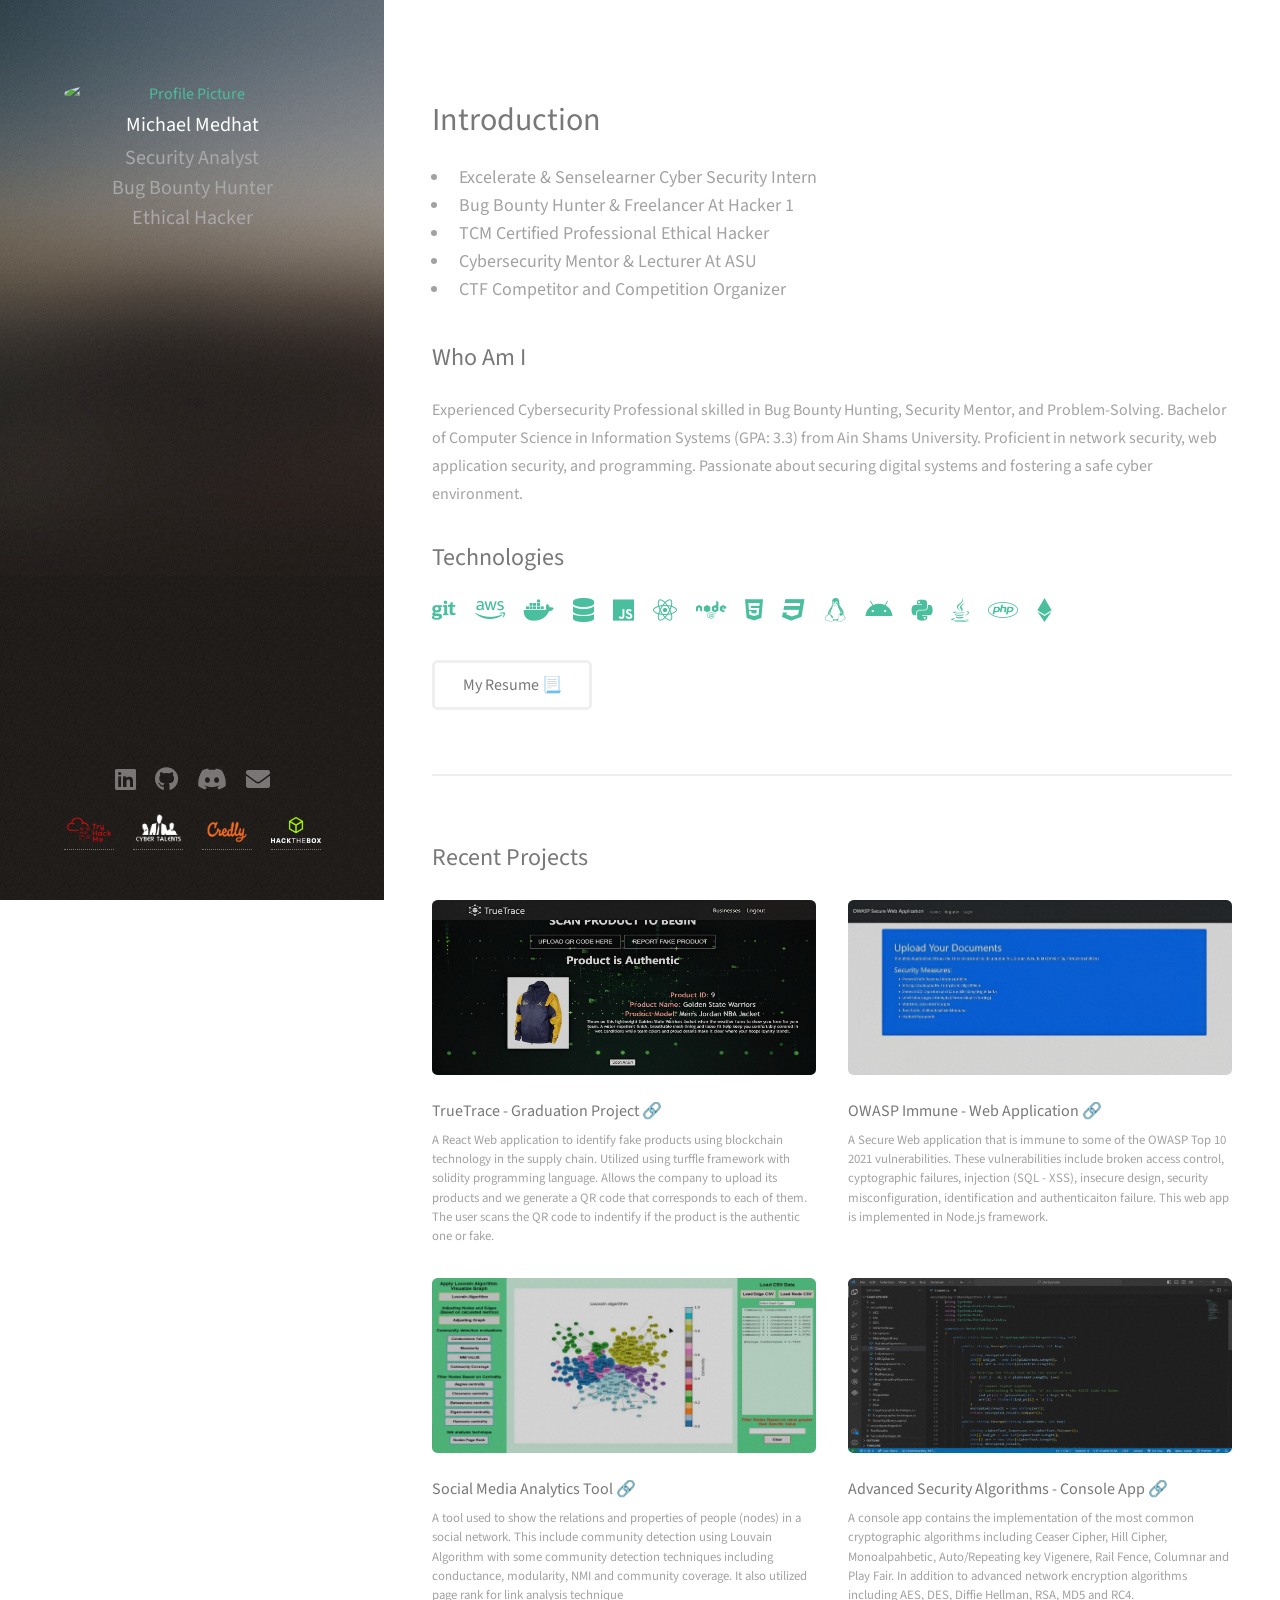
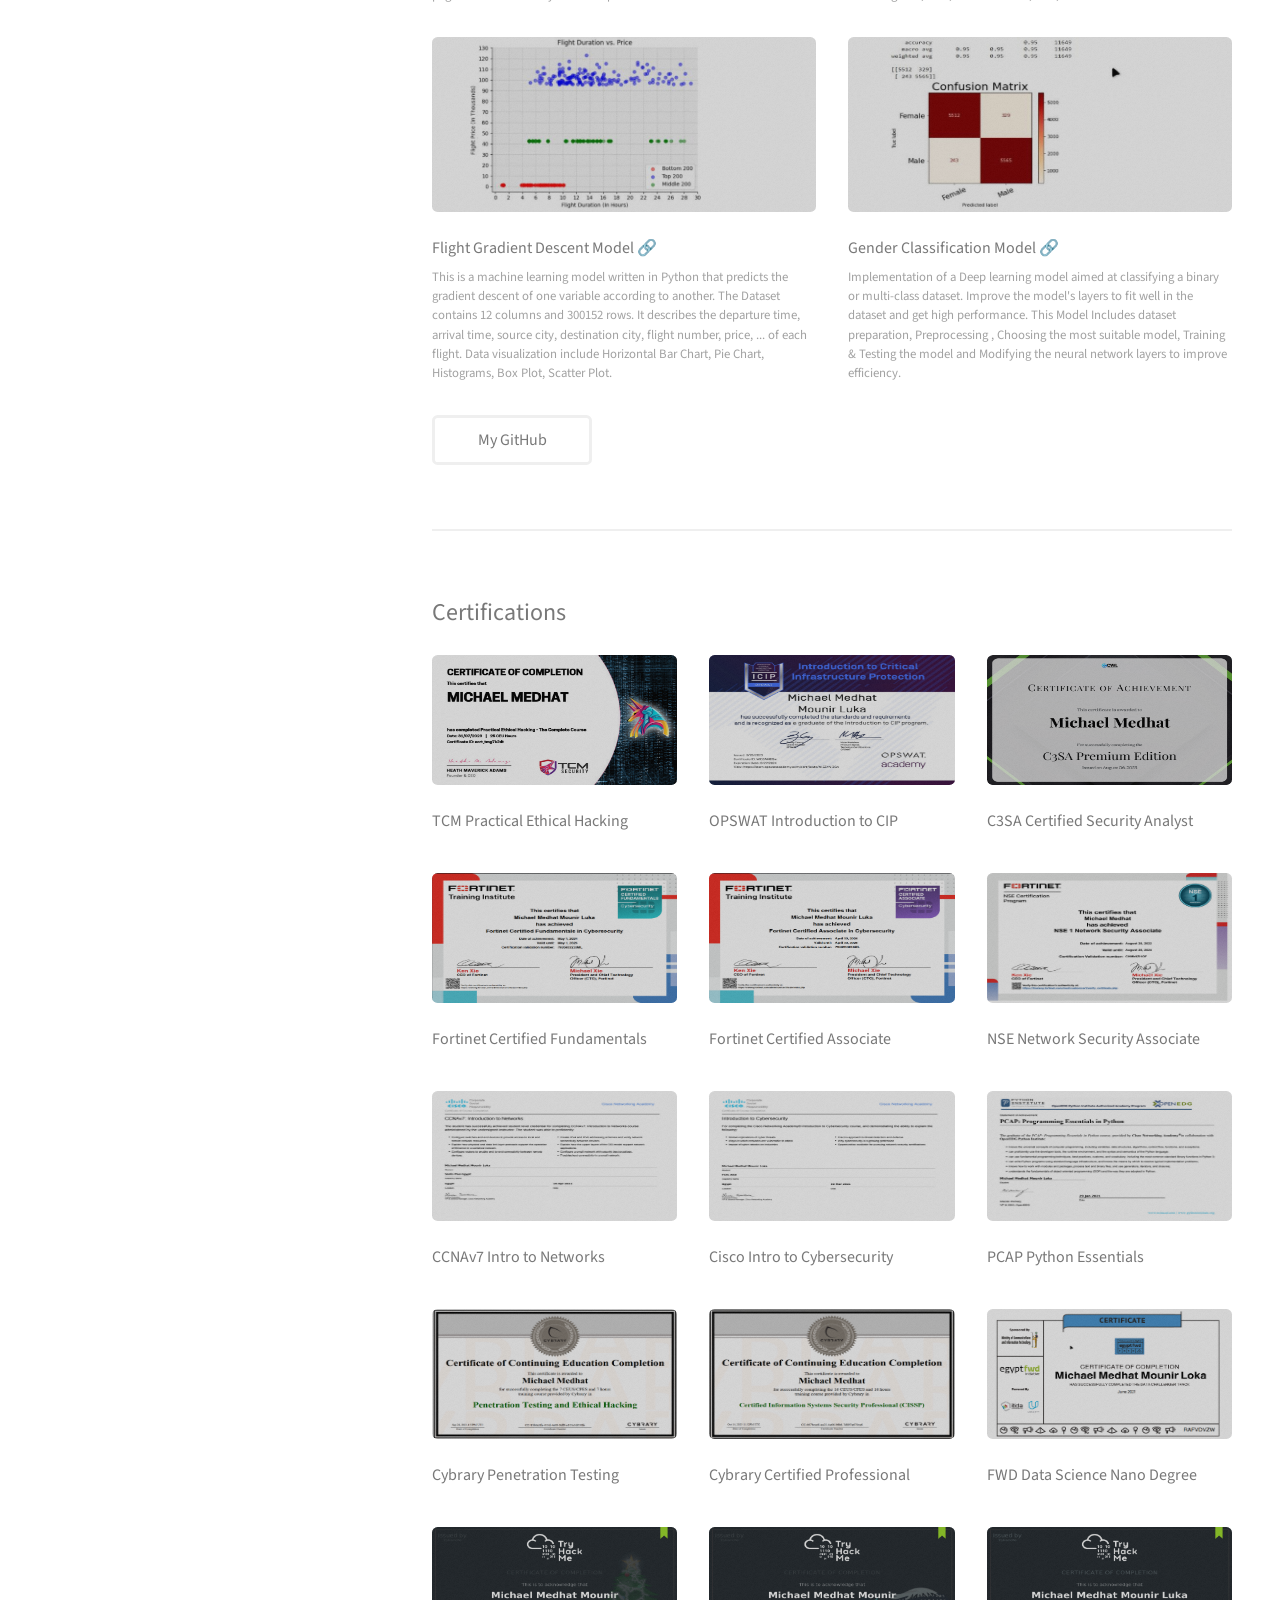
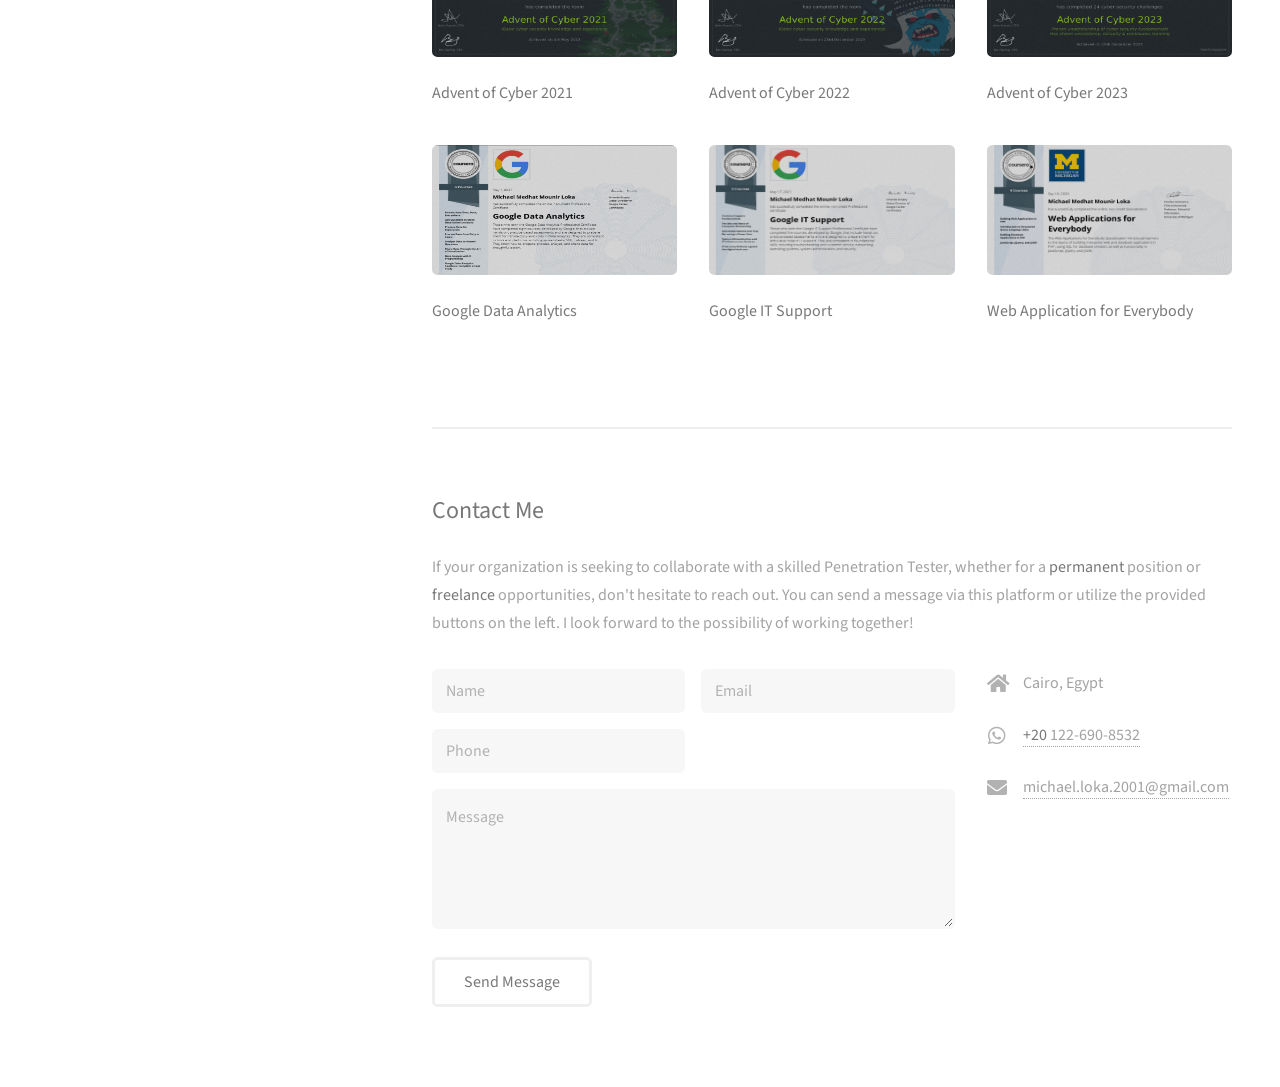
==== index.html @ f5d93b43 "Modified Certs & CV" ====
<!DOCTYPE HTML>
<html>

<head>
    <title>Michael Medhat</title>
    <meta charset="utf-8" />
    <meta name="viewport" content="width=device-width, initial-scale=1, user-scalable=no" />
    <link rel="stylesheet" href="assets/css/main.css" />
    <link rel="icon" type="image/x-icon" href="images/favicon.png">
</head>

<body class="is-preload">
    <!-- Header -->
    <header id="header" style="padding-top:80px;">
        <div class="inner">
            <a href="#" class="image avatar">
                <img src="images/Profile Picture.jpg" alt="Profile Picture" style="width: 250px; padding-top:0px;" />
            </a>
            <h1 style="font: size 500px;"><strong>Michael Medhat</strong></h1>
            <p>
                <h3 style="margin: 0; color:darkgrey">Security Analyst</h3>
                <h3 style="margin: 0; color:darkgrey">Bug Bounty Hunter</h3>
                <h3 style="margin: 0; color:darkgrey">Ethical Hacker</h3>
            </p>
        </div>
    </header>

    <!-- Main -->
    <div id="main">
        <!-- One -->
        <section id="one">
            <header class="major">
                <h2>Introduction</h2>
            </header>
            <ul style="font-size:large">
                <li>Excelerate & Senselearner Cyber Security Intern</li>
                <li>Bug Bounty Hunter & Freelancer At Hacker 1</li>
                <li>TCM Certified Professional Ethical Hacker</li>
                <li>Cybersecurity Mentor & Lecturer At ASU</li>
                <li>CTF Competitor and Competition Organizer </li>
            </ul>
            <h2>Who Am I</h2>
            <p>
                Experienced Cybersecurity Professional skilled in Bug Bounty Hunting, Security Mentor, and Problem-Solving. Bachelor of Computer Science in Information Systems (GPA: 3.3) from Ain Shams University. Proficient in network security, web application security,
                and programming. Passionate about securing digital systems and fostering a safe cyber environment.
            </p>
            <h2>Technologies</h2>
            <ul class="icons">
                <li>
                    <a class="icon brands fa-git"></a>
                </li>
                <li>
                    <a class="icon brands fa-aws"></a>
                </li>
                <li>
                    <a class="icon brands fa-docker"></a>
                </li>
                <li>
                    <a class="icon solid fa-database"></a>
                </li>
                <li>
                    <a class="icon brands fa-js"></a>
                </li>
                <li>
                    <a class="icon brands fa-react"></a>
                </li>
                <li>
                    <a class="icon brands fa-node"></a>
                </li>
                <li>
                    <a class="icon brands fa-html5"></a>
                </li>
                <li>
                    <a class="icon brands fa-css3"></a>
                </li>
                <li>
                    <a class="icon brands fa-linux"></a>
                </li>
                <li>
                    <a class="icon brands fa-android"></a>
                </li>
                <li>
                    <a class="icon brands fa-python"></a>
                </li>
                <li>
                    <a class="icon brands fa-java"></a>
                </li>
                <li>
                    <a class="icon brands fa-php"></a>
                </li>
                <li>
                    <a class="icon brands fa-ethereum"></a>
                </li>
            </ul>
            <ul class="actions">
                <li><a href="assets/pdfs/Michael Medhat.pdf" class="button"><span>My Resume 📃</span></a></li>
            </ul>
        </section>

        <!-- Two -->
        <section id="two">
            <h2>Recent Projects</h2>
            <div class="row">
                <!-- Project 1 -->
                <article class="col-6 col-12-xsmall work-item">
                    <a href="images/projects/TrueTrace Scan Result.png" class="image fit thumb"><img src="images/projects/TrueTrace Scan Result.png" alt="" height="175" /></a>
                    <a href="https://github.com/MichaelLoka/True_Trace">
                        <h3>TrueTrace - Graduation Project 🔗</h3>
                    </a>
                    <p>
                        A React Web application to identify fake products using blockchain technology in the supply chain. Utilized using turffle framework with solidity programming language. Allows the company to upload its products and we generate a QR code that corresponds
                        to each of them. The user scans the QR code to indentify if the product is the authentic one or fake.
                    </p>
                </article>
                <!-- Project 2 -->
                <article class="col-6 col-12-xsmall work-item">
                    <a href="images/projects/OWASP Immune Homescreen.png" class="image fit thumb"><img src="images/projects/OWASP Immune Homescreen.png" alt="" height="175" /></a>
                    <a href="https://github.com/MichaelLoka/OWASP-IMMUNE-WEB-APPLICATION">
                        <h3>OWASP Immune - Web Application 🔗</h3>
                    </a>
                    <p>
                        A Secure Web application that is immune to some of the OWASP Top 10 2021 vulnerabilities. These vulnerabilities include broken access control, cyptographic failures, injection (SQL - XSS), insecure design, security misconfiguration, identification and
                        authenticaiton failure. This web app is implemented in Node.js framework.
                    </p>
                </article>
                <!-- Project 3 -->
                <article class="col-6 col-12-xsmall work-item">
                    <a href="images/projects/Social Analytics Tool.jpg" class="image fit thumb"><img src="images/projects/Social Analytics Tool.jpg" alt="" height="175" /></a>
                    <a href="https://github.com/MichaelLoka/Social-Analysis-Tool">
                        <h3>Social Media Analytics Tool 🔗</h3>
                    </a>
                    <p> A tool used to show the relations and properties of people (nodes) in a social network. This include community detection using Louvain Algorithm with some community detection techniques including conductance, modularity, NMI and community
                        coverage. It also utilized page rank for link analysis technique</p>
                </article>
                <!-- Project 4 -->
                <article class="col-6 col-12-xsmall work-item">
                    <a href="images/projects/Security Package.png" class="image fit thumb"><img src="images/projects/Security Package.png" alt="" height="175" /></a>
                    <a href="https://github.com/MichaelLoka/Security-Package">
                        <h3>Advanced Security Algorithms - Console App 🔗</h3>
                    </a>
                    <p>A console app contains the implementation of the most common cryptographic algorithms including Ceaser Cipher, Hill Cipher, Monoalpahbetic, Auto/Repeating key Vigenere, Rail Fence, Columnar and Play Fair. In addition to advanced network
                        encryption algorithms including AES, DES, Diffie Hellman, RSA, MD5 and RC4.</p>
                </article>
                <!-- Project 5 -->
                <article class="col-6 col-12-xsmall work-item">
                    <a href="images/projects/Flight Duration vs Price Scatter Plot.jpg" class="image fit thumb"><img src="images/projects/Flight Duration vs Price Scatter Plot.jpg" alt="" height="175" /></a>
                    <a href="https://github.com/MichaelLoka/Flight-Gradient-Descent-Model">
                        <h3>Flight Gradient Descent Model 🔗</h3>
                    </a>
                    <p>This is a machine learning model written in Python that predicts the gradient descent of one variable according to another. The Dataset contains 12 columns and 300152 rows. It describes the departure time, arrival time, source city,
                        destination city, flight number, price, ... of each flight. Data visualization include Horizontal Bar Chart, Pie Chart, Histograms, Box Plot, Scatter Plot.</p>
                </article>
                <!-- Project 6 -->
                <article class="col-6 col-12-xsmall work-item">
                    <a href="images/projects/Confustion Matrix.jpg" class="image fit thumb"><img src="images/projects/Confustion Matrix.jpg" alt="" height="175" /></a>
                    <a href="https://github.com/MichaelLoka/Gender-Classification">
                        <h3>Gender Classification Model 🔗</h3>
                    </a>
                    <p>Implementation of a Deep learning model aimed at classifying a binary or multi-class dataset. Improve the model's layers to fit well in the dataset and get high performance. This Model Includes dataset preparation, Preprocessing ,
                        Choosing the most suitable model, Training & Testing the model and Modifying the neural network layers to improve efficiency.</p>
                </article>
            </div>
            <ul class="actions">
                <li><a href="https://github.com/MichaelLoka" class="button">My GitHub</a></li>
            </ul>
        </section>

        <!-- Three -->
        <section id="three">
            <h2>Certifications</h2>
            <div class="row">
                <!-- Row 1 -->
                <article class="col-4 col-12-xsmall work-item">
                    <a href="images/certs/TCM Certified Practical Ethical Hacking.png" class="image fit thumb"><img src="images/certs/TCM Certified Practical Ethical Hacking.png" alt="" height="130" /></a>
                    <a href="https://drive.google.com/file/d/1EKHQN3JWnyiAmZBIFag3uczpomj5reOB/view">
                        <h3>TCM Practical Ethical Hacking</h3>
                    </a>
                </article>
                <article class="col-4 col-12-xsmall work-item">
                    <a href="images/certs/OPSWAT Introduction to CIP.png" class="image fit thumb"><img src="images/certs/OPSWAT Introduction to CIP.png" alt="" height="130" /></a>
                    <a href="https://learn.opswatacademy.com/certificate/WlCZANIDSw">
                        <h3>OPSWAT Introduction to CIP</h3>
                    </a>
                </article>
                <article class="col-4 col-12-xsmall work-item">
                    <a href="images/certs/C3SA Certified Cyber Security Analyst.png" class="image fit thumb"><img src="images/certs/C3SA Certified Cyber Security Analyst.png" alt="" height="130"></a>
                    <a href="https://app.kajabi.com/certificates/1899442c">
                        <h3>C3SA Certified Security Analyst</h3>
                    </a>
                </article>

                <!-- Row 2 -->
                <article class="col-4 col-12-xsmall work-item">
                    <a href="images/certs/Fortinet Certified Fundamentals in Cybersecurity.png" class="image fit thumb"><img src="images/certs/Fortinet Certified Fundamentals in Cybersecurity.png" alt="" height="130" /></a>
                    <a href="https://training.fortinet.com/pluginfile.php/1/tool_certificate/issues/1714643231/7935933233ML.pdf">
                        <h3>Fortinet Certified Fundamentals</h3>
                    </a>
                </article>
                <article class="col-4 col-12-xsmall work-item">
                    <a href="images/certs/Fortinet Certified Associate in Cybersecurity.png" class="image fit thumb"><img src="images/certs/Fortinet Certified Associate in Cybersecurity.png" alt="" height="130" /></a>
                    <a href="https://training.fortinet.com/pluginfile.php/1/tool_certificate/issues/1714643299/7259234816ML.pdf">
                        <h3>Fortinet Certified Associate</h3>
                    </a>
                </article>
                <article class="col-4 col-12-xsmall work-item">
                    <a href="images/certs/Fortinet Network Security Associate (NSE).png" class="image fit thumb"><img src="images/certs/Fortinet Network Security Associate (NSE).png" alt="" height="130" /></a>
                    <a href="https://drive.google.com/file/d/17RWxS5RYsrRLxFkXY_9GiGPR88Rdfn1T">
                        <h3>NSE Network Security Associate</h3>
                    </a>
                </article>

                <!-- Row 3 -->
                <article class="col-4 col-12-xsmall work-item">
                    <a href="images/certs/CCNAv7 Introduction to Networks.png" class="image fit thumb"><img src="images/certs/CCNAv7 Introduction to Networks.png" alt="" height="130" /></a>
                    <a href="https://drive.google.com/drive/folders/1zcAMFm8wlT1i3PRiuC_9Y3GFson9bNc7">
                        <h3>CCNAv7 Intro to Networks</h3>
                    </a>
                </article>
                <article class="col-4 col-12-xsmall work-item">
                    <a href="images/certs/Cisco Introduction to Cybersecurity.png" class="image fit thumb"><img src="images/certs/Cisco Introduction to Cybersecurity.png" alt="" height="130" /></a>
                    <a href="https://drive.google.com/file/d/110uAuthQOL2vJUIwWDtKyS9P9RBBLKa9">
                        <h3>Cisco Intro to Cybersecurity</h3>
                    </a>
                </article>
                <article class="col-4 col-12-xsmall work-item">
                    <a href="images/certs/PCAP Programming Essentials in Python.png" class="image fit thumb"><img src="images/certs/PCAP Programming Essentials in Python.png" alt="" height="130" /></a>
                    <a href="https://drive.google.com/file/d/1irjrNs1lX5RH7Xrpl4x5kxIc6uTiTs3K">
                        <h3>PCAP Python Essentials </h3>
                    </a>
                </article>

                <!-- Row 4 -->
                <article class="col-4 col-12-xsmall work-item">
                    <a href="images/certs/Cybrary Penetration Testing and Ethical Hacking.png" class="image fit thumb"><img src="images/certs/Cybrary Penetration Testing and Ethical Hacking.png" alt="" height="130" /></a>
                    <a href="https://app.cybrary.it/courses/api/certificate/CC-85b6a5fa-413d-4e09-9df9-e105e5d050fe/view">
                        <h3>Cybrary Penetration Testing</h3>
                    </a>
                </article>
                <article class="col-4 col-12-xsmall work-item">
                    <a href="images/certs/Cybrary Certified Information Systems Security Professional (CISSP).png" class="image fit thumb"><img src="images/certs/Cybrary Certified Information Systems Security Professional (CISSP).png" alt="" height="130" /></a>
                    <a href="https://app.cybrary.it/courses/api/certificate/CC-667bcac8-aa22-4a66-96b6-7d897a670ca6/view">
                        <h3>Cybrary Certified Professional</h3>
                    </a>
                </article>
                <article class="col-4 col-12-xsmall work-item">
                    <a href="images/certs/FWD Data Science.png" class="image fit thumb"><img src="images/certs/FWD Data Science.png" alt="" height="130" /></a>
                    <a href="https://drive.google.com/file/d/1ifpmJTiq_cFM8ZxWox4DZrFUdImq8fgB">
                        <h3>FWD Data Science Nano Degree</h3>
                    </a>
                </article>

                <!-- Row 5 -->
                <article class="col-4 col-12-xsmall work-item">
                    <a href="images/certs/Advent of Cyber 2021.png" class="image fit thumb"><img src="images/certs/Advent of Cyber 2021.png" alt="" height="130" /></a>
                    <a href="https://tryhackme-certificates.s3-eu-west-1.amazonaws.com/THM-GJDX9HUQOE.png">
                        <h3>Advent of Cyber 2021</h3>
                    </a>
                </article>
                <article class="col-4 col-12-xsmall work-item">
                    <a href="images/certs/Advent of Cyber 2022.png" class="image fit thumb"><img src="images/certs/Advent of Cyber 2022.png" alt="" height="130" /></a>
                    <a href="https://tryhackme-certificates.s3-eu-west-1.amazonaws.com/THM-EJQRLMMFKR.png">
                        <h3>Advent of Cyber 2022</h3>
                    </a>
                </article>
                <article class="col-4 col-12-xsmall work-item">
                    <a href="images/certs/Advent of Cyber 2023.png" class="image fit thumb"><img src="images/certs/Advent of Cyber 2023.png" alt="" height="130" /></a>
                    <a href="https://tryhackme-certificates.s3-eu-west-1.amazonaws.com/THM-FC7KS1DCP0.png">
                        <h3>Advent of Cyber 2023</h3>
                    </a>
                </article>

                <!-- Row 6 -->
                <article class="col-4 col-12-xsmall work-item">
                    <a href="images/certs/Google Data Analytics Specialization.png" class="image fit thumb"><img src="images/certs/Google Data Analytics Specialization.png" alt="" height="130" /></a>
                    <a href="https://coursera.org/share/b77c43c45779f19d7a20da19372ee6af">
                        <h3>Google Data Analytics</h3>
                    </a>
                </article>
                <article class="col-4 col-12-xsmall work-item">
                    <a href="images/certs/Google IT Support Specialization.png" class="image fit thumb"><img src="images/certs/Google IT Support Specialization.png" alt="" height="130" /></a>
                    <a href="https://www.coursera.org/account/accomplishments/specialization/certificate/U5FE5QFFENBL">
                        <h3>Google IT Support</h3>
                    </a>
                </article>
                <article class="col-4 col-12-xsmall work-item">
                    <a href="images/certs/Web App for Everybody.png" class="image fit thumb"><img src="images/certs/Web App for Everybody.png" alt="" height="130" /></a>
                    <a href="https://coursera.org/share/d5d6b83adaf04c763eab7e3cd7b41a5e">
                        <h3>Web Application for Everybody</h3>
                    </a>
                </article>
            </div>
        </section>

        <!-- Four -->
        <section id="four">
            <h2>Contact Me</h2>
            <p>
                If your organization is seeking to collaborate with a skilled Penetration Tester, whether for a <strong>permanent</strong> position or <strong>freelance</strong> opportunities, don't hesitate to reach out. You can send a message via this
                platform or utilize the provided buttons on the left. I look forward to the possibility of working together!
            </p>
            <div class="row">
                <div class="col-8 col-12-small">
                    <form action="https://michaelloka.github.io/My-Portfolio/thanks.html">
                        <div class="row gtr-uniform gtr-50">
                            <div class="col-6 col-12-xsmall"><input type="text" name="name" id="name" placeholder="Name" required/></div>
                            <div class="col-6 col-12-xsmall"><input type="email" name="email" id="email" placeholder="Email" required/></div>
                            <div class="col-6 col-12-xsmall"><input type="tel" name="phone" id="phone" placeholder="Phone" required/></div>
                            <div class="col-12"><textarea name="message" id="message" placeholder="Message" rows="4" required></textarea></div>
                        </div><br>
                        <ul class="actions">
                            <li><input type="submit" value="Send Message" /></li>
                        </ul>
                    </form>
                </div>
                <div class="col-4 col-12-small">
                    <ul class="labeled-icons">
                        <li>
                            <h3 class="icon solid fa-home"><span class="label">Address</span></h3>
                            Cairo, Egypt
                        </li>
                        <li>
                            <h3 class="icon brands fa-whatsapp"><span class="label">Phone</span></h3>
                            <a href="https://wa.me/1226908532"><strong>+20</strong> 122-690-8532</a>
                        </li>
                        <li>
                            <h3 class="icon solid fa-envelope"><span class="label">Email</span></h3>
                            <a href="mailto:michael.loka.2001@gmail.com?subject=Mail">michael.loka.2001@gmail.com</a>
                        </li>
                    </ul>
                </div>
            </div>
        </section>
    </div>

    <!-- Footer -->
    <footer id="footer">
        <div class="inner">
            <ul class="icons">
                <li><a href="https://www.linkedin.com/in/michael-medhat/" class="icon brands fa-linkedin"><span class="label">LinkedIn</span></a></li>
                <li><a href="https://github.com/MichaelLoka" class="icon brands fa-github"><span class="label">Github</span></a></li>
                <li><a href="https://discordapp.com/users/599211509968797717" class="icon brands fa-discord"><span class="label">Discord</span></a></li>
                <li><a href="mailto:michael.loka.2001@gmail.com?subject=Mail" class="icon solid fa-envelope"><span class="label">Email</span></a></li>
            </ul>
        </div>
        <div class="inner2">
            <ul class="icons">
                <li>
                    <a href="https://tryhackme.com/p/MichaelLoka" class="footer-icons">
                        <img src="images/TryHackMe.png" alt="Profile Picture" />
                    </a>
                </li>
                <li>
                    <a href="https://cybertalents.com/members/Michael_Loka/profile" class="footer-icons">
                        <img src="images/CyberTalents.png" alt="Profile Picture" />
                    </a>
                </li>
                <li>
                    <a href="https://www.credly.com/users/michael-luka/badges" class="footer-icons">
                        <img src="images/Credly.png" alt="Profile Picture" />
                    </a>
                </li>
                <li>
                    <a href="https://app.hackthebox.com/profile/942665" class="footer-icons">
                        <img src="images/HackTheBox.png" alt="Profile Picture" />
                    </a>
                </li>
            </ul>
        </div>
    </footer>

    <!-- Scripts -->
    <script src="assets/js/jquery.min.js"></script>
    <script src="assets/js/jquery.poptrox.min.js"></script>
    <script src="assets/js/browser.min.js"></script>
    <script src="assets/js/breakpoints.min.js"></script>
    <script src="assets/js/util.js"></script>
    <script src="assets/js/main.js"></script>

</body>

</html>
---- assets/css/main.css ----
@import url("fontawesome-all.min.css");
@import url("https://fonts.googleapis.com/css?family=Source+Sans+Pro:400,400italic");
html,
body,
div,
span,
applet,
object,
iframe,
h1,
h2,
h3,
h4,
h5,
h6,
p,
blockquote,
pre,
a,
abbr,
acronym,
address,
big,
cite,
code,
del,
dfn,
em,
img,
ins,
kbd,
q,
s,
samp,
small,
strike,
strong,
sub,
sup,
tt,
var,
b,
u,
i,
center,
dl,
dt,
dd,
ol,
ul,
li,
fieldset,
form,
label,
legend,
table,
caption,
tbody,
tfoot,
thead,
tr,
th,
td,
article,
aside,
canvas,
details,
embed,
figure,
figcaption,
footer,
header,
hgroup,
menu,
nav,
output,
ruby,
section,
summary,
time,
mark,
audio,
video {
    margin: 0;
    padding: 0;
    border: 0;
    font-size: 100%;
    font: inherit;
    vertical-align: baseline;
}

article,
aside,
details,
figcaption,
figure,
footer,
header,
hgroup,
menu,
nav,
section {
    display: block;
}

body {
    line-height: 1;
}

ol,
ul {
    list-style: none;
}

blockquote,
q {
    quotes: none;
}

blockquote:before,
blockquote:after,
q:before,
q:after {
    content: '';
    content: none;
}

table {
    border-collapse: collapse;
    border-spacing: 0;
}

body {
    -webkit-text-size-adjust: none;
}

mark {
    background-color: transparent;
    color: inherit;
}

input::-moz-focus-inner {
    border: 0;
    padding: 0;
}

input,
select,
textarea {
    -moz-appearance: none;
    -webkit-appearance: none;
    -ms-appearance: none;
    appearance: none;
}


/* Basic */

html {
    box-sizing: border-box;
}

*,
*:before,
*:after {
    box-sizing: inherit;
}

body {
    background: #fff;
}

body.is-preload *,
body.is-preload *:before,
body.is-preload *:after {
    -moz-animation: none !important;
    -webkit-animation: none !important;
    -ms-animation: none !important;
    animation: none !important;
    -moz-transition: none !important;
    -webkit-transition: none !important;
    -ms-transition: none !important;
    transition: none !important;
}

body,
input,
select,
textarea {
    color: #a2a2a2;
    font-family: "Source Sans Pro", Helvetica, sans-serif;
    font-size: 16pt;
    font-weight: 400;
    line-height: 1.75em;
}

a {
    -moz-transition: color 0.2s ease-in-out, border-color 0.2s ease-in-out;
    -webkit-transition: color 0.2s ease-in-out, border-color 0.2s ease-in-out;
    -ms-transition: color 0.2s ease-in-out, border-color 0.2s ease-in-out;
    transition: color 0.2s ease-in-out, border-color 0.2s ease-in-out;
    border-bottom: dotted 1px;
    color: #49bf9d;
    text-decoration: none;
}

a:hover {
    border-bottom-color: transparent;
    color: #49bf9d !important;
    text-decoration: none;
}

strong,
b {
    color: #787878;
    font-weight: 400;
}

em,
i {
    font-style: italic;
}

p {
    margin: 0 0 2em 0;
}

h1,
h2,
h3,
h4,
h5,
h6 {
    color: #787878;
    font-weight: 400;
    line-height: 1em;
    margin: 0 0 1em 0;
}

h1 a,
h2 a,
h3 a,
h4 a,
h5 a,
h6 a {
    color: inherit;
    text-decoration: none;
}

h1 {
    font-size: 2em;
    line-height: 1.5em;
}

h2 {
    font-size: 1.5em;
    line-height: 1.5em;
}

h3 {
    font-size: 1.25em;
    line-height: 1.5em;
}

h4 {
    font-size: 1.1em;
    line-height: 1.5em;
}

h5 {
    font-size: 0.9em;
    line-height: 1.5em;
}

h6 {
    font-size: 0.7em;
    line-height: 1.5em;
}

sub {
    font-size: 0.8em;
    position: relative;
    top: 0.5em;
}

sup {
    font-size: 0.8em;
    position: relative;
    top: -0.5em;
}

hr {
    border: 0;
    border-bottom: solid 2px #efefef;
    margin: 2em 0;
}

hr.major {
    margin: 3em 0;
}

blockquote {
    border-left: solid 6px #efefef;
    font-style: italic;
    margin: 0 0 2em 0;
    padding: 0.5em 0 0.5em 1.5em;
}

code {
    background: #f7f7f7;
    border-radius: 0.35em;
    border: solid 2px #efefef;
    font-family: "Courier New", monospace;
    font-size: 0.9em;
    margin: 0 0.25em;
    padding: 0.25em 0.65em;
}

pre {
    -webkit-overflow-scrolling: touch;
    font-family: "Courier New", monospace;
    font-size: 0.9em;
    margin: 0 0 2em 0;
}

pre code {
    display: block;
    line-height: 1.75em;
    padding: 1em 1.5em;
    overflow-x: auto;
}

.align-left {
    text-align: left;
}

.align-center {
    text-align: center;
}

.align-right {
    text-align: right;
}


/* Container */

.container {
    margin: 0 auto;
    max-width: calc(100% - 4em);
    width: 100%;
}

.container.xsmall {
    width: 25%;
}

.container.small {
    width: 50%;
}

.container.medium {
    width: 75%;
}

.container.large {
    width: 125%;
}

.container.xlarge {
    width: 150%;
}

.container.max {
    width: 100%;
}

@media screen and (max-width: 980px) {
    .container {
        width: 100% !important;
        max-width: 100% !important;
    }
}

@media screen and (max-width: 480px) {
    .container {
        max-width: calc(100% - 3em);
    }
}


/* Row */

.row {
    display: flex;
    flex-wrap: wrap;
    box-sizing: border-box;
    align-items: stretch;
}

.row>* {
    box-sizing: border-box;
}

.row.gtr-uniform>*> :last-child {
    margin-bottom: 0;
}

.row.aln-left {
    justify-content: flex-start;
}

.row.aln-center {
    justify-content: center;
}

.row.aln-right {
    justify-content: flex-end;
}

.row.aln-top {
    align-items: flex-start;
}

.row.aln-middle {
    align-items: center;
}

.row.aln-bottom {
    align-items: flex-end;
}

.row>.imp {
    order: -1;
}

.row>.col-1 {
    width: 8.33333%;
}

.row>.off-1 {
    margin-left: 8.33333%;
}

.row>.col-2 {
    width: 16.66667%;
}

.row>.off-2 {
    margin-left: 16.66667%;
}

.row>.col-3 {
    width: 25%;
}

.row>.off-3 {
    margin-left: 25%;
}

.row>.col-4 {
    width: 33.33333%;
}

.row>.off-4 {
    margin-left: 33.33333%;
}

.row>.col-5 {
    width: 41.66667%;
}

.row>.off-5 {
    margin-left: 41.66667%;
}

.row>.col-6 {
    width: 50%;
}

.row>.off-6 {
    margin-left: 50%;
}

.row>.col-7 {
    width: 58.33333%;
}

.row>.off-7 {
    margin-left: 58.33333%;
}

.row>.col-8 {
    width: 66.66667%;
}

.row>.off-8 {
    margin-left: 66.66667%;
}

.row>.col-9 {
    width: 75%;
}

.row>.off-9 {
    margin-left: 75%;
}

.row>.col-10 {
    width: 83.33333%;
}

.row>.off-10 {
    margin-left: 83.33333%;
}

.row>.col-11 {
    width: 91.66667%;
}

.row>.off-11 {
    margin-left: 91.66667%;
}

.row>.col-12 {
    width: 100%;
}

.row>.off-12 {
    margin-left: 100%;
}

.row.gtr-0 {
    margin-top: 0;
    margin-left: 0em;
}

.row.gtr-0>* {
    padding: 0 0 0 0em;
}

.row.gtr-0.gtr-uniform {
    margin-top: 0em;
}

.row.gtr-0.gtr-uniform>* {
    padding-top: 0em;
}

.row.gtr-25 {
    margin-top: 0;
    margin-left: -0.625em;
}

.row.gtr-25>* {
    padding: 0 0 0 0.625em;
}

.row.gtr-25.gtr-uniform {
    margin-top: -0.625em;
}

.row.gtr-25.gtr-uniform>* {
    padding-top: 0.625em;
}

.row.gtr-50 {
    margin-top: 0;
    margin-left: -1.25em;
}

.row.gtr-50>* {
    padding: 0 0 0 1.25em;
}

.row.gtr-50.gtr-uniform {
    margin-top: -1.25em;
}

.row.gtr-50.gtr-uniform>* {
    padding-top: 1.25em;
}

.row {
    margin-top: 0;
    margin-left: -2.5em;
}

.row>* {
    padding: 0 0 0 2.5em;
}

.row.gtr-uniform {
    margin-top: -2.5em;
}

.row.gtr-uniform>* {
    padding-top: 2.5em;
}

.row.gtr-150 {
    margin-top: 0;
    margin-left: -3.75em;
}

.row.gtr-150>* {
    padding: 0 0 0 3.75em;
}

.row.gtr-150.gtr-uniform {
    margin-top: -3.75em;
}

.row.gtr-150.gtr-uniform>* {
    padding-top: 3.75em;
}

.row.gtr-200 {
    margin-top: 0;
    margin-left: -5em;
}

.row.gtr-200>* {
    padding: 0 0 0 5em;
}

.row.gtr-200.gtr-uniform {
    margin-top: -5em;
}

.row.gtr-200.gtr-uniform>* {
    padding-top: 5em;
}

@media screen and (max-width: 1800px) {
    .row {
        display: flex;
        flex-wrap: wrap;
        box-sizing: border-box;
        align-items: stretch;
    }
    .row>* {
        box-sizing: border-box;
    }
    .row.gtr-uniform>*> :last-child {
        margin-bottom: 0;
    }
    .row.aln-left {
        justify-content: flex-start;
    }
    .row.aln-center {
        justify-content: center;
    }
    .row.aln-right {
        justify-content: flex-end;
    }
    .row.aln-top {
        align-items: flex-start;
    }
    .row.aln-middle {
        align-items: center;
    }
    .row.aln-bottom {
        align-items: flex-end;
    }
    .row>.imp-xlarge {
        order: -1;
    }
    .row>.col-1-xlarge {
        width: 8.33333%;
    }
    .row>.off-1-xlarge {
        margin-left: 8.33333%;
    }
    .row>.col-2-xlarge {
        width: 16.66667%;
    }
    .row>.off-2-xlarge {
        margin-left: 16.66667%;
    }
    .row>.col-3-xlarge {
        width: 25%;
    }
    .row>.off-3-xlarge {
        margin-left: 25%;
    }
    .row>.col-4-xlarge {
        width: 33.33333%;
    }
    .row>.off-4-xlarge {
        margin-left: 33.33333%;
    }
    .row>.col-5-xlarge {
        width: 41.66667%;
    }
    .row>.off-5-xlarge {
        margin-left: 41.66667%;
    }
    .row>.col-6-xlarge {
        width: 50%;
    }
    .row>.off-6-xlarge {
        margin-left: 50%;
    }
    .row>.col-7-xlarge {
        width: 58.33333%;
    }
    .row>.off-7-xlarge {
        margin-left: 58.33333%;
    }
    .row>.col-8-xlarge {
        width: 66.66667%;
    }
    .row>.off-8-xlarge {
        margin-left: 66.66667%;
    }
    .row>.col-9-xlarge {
        width: 75%;
    }
    .row>.off-9-xlarge {
        margin-left: 75%;
    }
    .row>.col-10-xlarge {
        width: 83.33333%;
    }
    .row>.off-10-xlarge {
        margin-left: 83.33333%;
    }
    .row>.col-11-xlarge {
        width: 91.66667%;
    }
    .row>.off-11-xlarge {
        margin-left: 91.66667%;
    }
    .row>.col-12-xlarge {
        width: 100%;
    }
    .row>.off-12-xlarge {
        margin-left: 100%;
    }
    .row.gtr-0 {
        margin-top: 0;
        margin-left: 0em;
    }
    .row.gtr-0>* {
        padding: 0 0 0 0em;
    }
    .row.gtr-0.gtr-uniform {
        margin-top: 0em;
    }
    .row.gtr-0.gtr-uniform>* {
        padding-top: 0em;
    }
    .row.gtr-25 {
        margin-top: 0;
        margin-left: -0.625em;
    }
    .row.gtr-25>* {
        padding: 0 0 0 0.625em;
    }
    .row.gtr-25.gtr-uniform {
        margin-top: -0.625em;
    }
    .row.gtr-25.gtr-uniform>* {
        padding-top: 0.625em;
    }
    .row.gtr-50 {
        margin-top: 0;
        margin-left: -1.25em;
    }
    .row.gtr-50>* {
        padding: 0 0 0 1.25em;
    }
    .row.gtr-50.gtr-uniform {
        margin-top: -1.25em;
    }
    .row.gtr-50.gtr-uniform>* {
        padding-top: 1.25em;
    }
    .row {
        margin-top: 0;
        margin-left: -2.5em;
    }
    .row>* {
        padding: 0 0 0 2.5em;
    }
    .row.gtr-uniform {
        margin-top: -2.5em;
    }
    .row.gtr-uniform>* {
        padding-top: 2.5em;
    }
    .row.gtr-150 {
        margin-top: 0;
        margin-left: -3.75em;
    }
    .row.gtr-150>* {
        padding: 0 0 0 3.75em;
    }
    .row.gtr-150.gtr-uniform {
        margin-top: -3.75em;
    }
    .row.gtr-150.gtr-uniform>* {
        padding-top: 3.75em;
    }
    .row.gtr-200 {
        margin-top: 0;
        margin-left: -5em;
    }
    .row.gtr-200>* {
        padding: 0 0 0 5em;
    }
    .row.gtr-200.gtr-uniform {
        margin-top: -5em;
    }
    .row.gtr-200.gtr-uniform>* {
        padding-top: 5em;
    }
}

@media screen and (max-width: 1280px) {
    .row {
        display: flex;
        flex-wrap: wrap;
        box-sizing: border-box;
        align-items: stretch;
    }
    .row>* {
        box-sizing: border-box;
    }
    .row.gtr-uniform>*> :last-child {
        margin-bottom: 0;
    }
    .row.aln-left {
        justify-content: flex-start;
    }
    .row.aln-center {
        justify-content: center;
    }
    .row.aln-right {
        justify-content: flex-end;
    }
    .row.aln-top {
        align-items: flex-start;
    }
    .row.aln-middle {
        align-items: center;
    }
    .row.aln-bottom {
        align-items: flex-end;
    }
    .row>.imp-large {
        order: -1;
    }
    .row>.col-1-large {
        width: 8.33333%;
    }
    .row>.off-1-large {
        margin-left: 8.33333%;
    }
    .row>.col-2-large {
        width: 16.66667%;
    }
    .row>.off-2-large {
        margin-left: 16.66667%;
    }
    .row>.col-3-large {
        width: 25%;
    }
    .row>.off-3-large {
        margin-left: 25%;
    }
    .row>.col-4-large {
        width: 33.33333%;
    }
    .row>.off-4-large {
        margin-left: 33.33333%;
    }
    .row>.col-5-large {
        width: 41.66667%;
    }
    .row>.off-5-large {
        margin-left: 41.66667%;
    }
    .row>.col-6-large {
        width: 50%;
    }
    .row>.off-6-large {
        margin-left: 50%;
    }
    .row>.col-7-large {
        width: 58.33333%;
    }
    .row>.off-7-large {
        margin-left: 58.33333%;
    }
    .row>.col-8-large {
        width: 66.66667%;
    }
    .row>.off-8-large {
        margin-left: 66.66667%;
    }
    .row>.col-9-large {
        width: 75%;
    }
    .row>.off-9-large {
        margin-left: 75%;
    }
    .row>.col-10-large {
        width: 83.33333%;
    }
    .row>.off-10-large {
        margin-left: 83.33333%;
    }
    .row>.col-11-large {
        width: 91.66667%;
    }
    .row>.off-11-large {
        margin-left: 91.66667%;
    }
    .row>.col-12-large {
        width: 100%;
    }
    .row>.off-12-large {
        margin-left: 100%;
    }
    .row.gtr-0 {
        margin-top: 0;
        margin-left: 0em;
    }
    .row.gtr-0>* {
        padding: 0 0 0 0em;
    }
    .row.gtr-0.gtr-uniform {
        margin-top: 0em;
    }
    .row.gtr-0.gtr-uniform>* {
        padding-top: 0em;
    }
    .row.gtr-25 {
        margin-top: 0;
        margin-left: -0.5em;
    }
    .row.gtr-25>* {
        padding: 0 0 0 0.5em;
    }
    .row.gtr-25.gtr-uniform {
        margin-top: -0.5em;
    }
    .row.gtr-25.gtr-uniform>* {
        padding-top: 0.5em;
    }
    .row.gtr-50 {
        margin-top: 0;
        margin-left: -1em;
    }
    .row.gtr-50>* {
        padding: 0 0 0 1em;
    }
    .row.gtr-50.gtr-uniform {
        margin-top: -1em;
    }
    .row.gtr-50.gtr-uniform>* {
        padding-top: 1em;
    }
    .row {
        margin-top: 0;
        margin-left: -2em;
    }
    .row>* {
        padding: 0 0 0 2em;
    }
    .row.gtr-uniform {
        margin-top: -2em;
    }
    .row.gtr-uniform>* {
        padding-top: 2em;
    }
    .row.gtr-150 {
        margin-top: 0;
        margin-left: -3em;
    }
    .row.gtr-150>* {
        padding: 0 0 0 3em;
    }
    .row.gtr-150.gtr-uniform {
        margin-top: -3em;
    }
    .row.gtr-150.gtr-uniform>* {
        padding-top: 3em;
    }
    .row.gtr-200 {
        margin-top: 0;
        margin-left: -4em;
    }
    .row.gtr-200>* {
        padding: 0 0 0 4em;
    }
    .row.gtr-200.gtr-uniform {
        margin-top: -4em;
    }
    .row.gtr-200.gtr-uniform>* {
        padding-top: 4em;
    }
}

@media screen and (max-width: 980px) {
    .row {
        display: flex;
        flex-wrap: wrap;
        box-sizing: border-box;
        align-items: stretch;
    }
    .row>* {
        box-sizing: border-box;
    }
    .row.gtr-uniform>*> :last-child {
        margin-bottom: 0;
    }
    .row.aln-left {
        justify-content: flex-start;
    }
    .row.aln-center {
        justify-content: center;
    }
    .row.aln-right {
        justify-content: flex-end;
    }
    .row.aln-top {
        align-items: flex-start;
    }
    .row.aln-middle {
        align-items: center;
    }
    .row.aln-bottom {
        align-items: flex-end;
    }
    .row>.imp-medium {
        order: -1;
    }
    .row>.col-1-medium {
        width: 8.33333%;
    }
    .row>.off-1-medium {
        margin-left: 8.33333%;
    }
    .row>.col-2-medium {
        width: 16.66667%;
    }
    .row>.off-2-medium {
        margin-left: 16.66667%;
    }
    .row>.col-3-medium {
        width: 25%;
    }
    .row>.off-3-medium {
        margin-left: 25%;
    }
    .row>.col-4-medium {
        width: 33.33333%;
    }
    .row>.off-4-medium {
        margin-left: 33.33333%;
    }
    .row>.col-5-medium {
        width: 41.66667%;
    }
    .row>.off-5-medium {
        margin-left: 41.66667%;
    }
    .row>.col-6-medium {
        width: 50%;
    }
    .row>.off-6-medium {
        margin-left: 50%;
    }
    .row>.col-7-medium {
        width: 58.33333%;
    }
    .row>.off-7-medium {
        margin-left: 58.33333%;
    }
    .row>.col-8-medium {
        width: 66.66667%;
    }
    .row>.off-8-medium {
        margin-left: 66.66667%;
    }
    .row>.col-9-medium {
        width: 75%;
    }
    .row>.off-9-medium {
        margin-left: 75%;
    }
    .row>.col-10-medium {
        width: 83.33333%;
    }
    .row>.off-10-medium {
        margin-left: 83.33333%;
    }
    .row>.col-11-medium {
        width: 91.66667%;
    }
    .row>.off-11-medium {
        margin-left: 91.66667%;
    }
    .row>.col-12-medium {
        width: 100%;
    }
    .row>.off-12-medium {
        margin-left: 100%;
    }
    .row.gtr-0 {
        margin-top: 0;
        margin-left: 0em;
    }
    .row.gtr-0>* {
        padding: 0 0 0 0em;
    }
    .row.gtr-0.gtr-uniform {
        margin-top: 0em;
    }
    .row.gtr-0.gtr-uniform>* {
        padding-top: 0em;
    }
    .row.gtr-25 {
        margin-top: 0;
        margin-left: -0.5em;
    }
    .row.gtr-25>* {
        padding: 0 0 0 0.5em;
    }
    .row.gtr-25.gtr-uniform {
        margin-top: -0.5em;
    }
    .row.gtr-25.gtr-uniform>* {
        padding-top: 0.5em;
    }
    .row.gtr-50 {
        margin-top: 0;
        margin-left: -1em;
    }
    .row.gtr-50>* {
        padding: 0 0 0 1em;
    }
    .row.gtr-50.gtr-uniform {
        margin-top: -1em;
    }
    .row.gtr-50.gtr-uniform>* {
        padding-top: 1em;
    }
    .row {
        margin-top: 0;
        margin-left: -2em;
    }
    .row>* {
        padding: 0 0 0 2em;
    }
    .row.gtr-uniform {
        margin-top: -2em;
    }
    .row.gtr-uniform>* {
        padding-top: 2em;
    }
    .row.gtr-150 {
        margin-top: 0;
        margin-left: -3em;
    }
    .row.gtr-150>* {
        padding: 0 0 0 3em;
    }
    .row.gtr-150.gtr-uniform {
        margin-top: -3em;
    }
    .row.gtr-150.gtr-uniform>* {
        padding-top: 3em;
    }
    .row.gtr-200 {
        margin-top: 0;
        margin-left: -4em;
    }
    .row.gtr-200>* {
        padding: 0 0 0 4em;
    }
    .row.gtr-200.gtr-uniform {
        margin-top: -4em;
    }
    .row.gtr-200.gtr-uniform>* {
        padding-top: 4em;
    }
}

@media screen and (max-width: 736px) {
    .row {
        display: flex;
        flex-wrap: wrap;
        box-sizing: border-box;
        align-items: stretch;
    }
    .row>* {
        box-sizing: border-box;
    }
    .row.gtr-uniform>*> :last-child {
        margin-bottom: 0;
    }
    .row.aln-left {
        justify-content: flex-start;
    }
    .row.aln-center {
        justify-content: center;
    }
    .row.aln-right {
        justify-content: flex-end;
    }
    .row.aln-top {
        align-items: flex-start;
    }
    .row.aln-middle {
        align-items: center;
    }
    .row.aln-bottom {
        align-items: flex-end;
    }
    .row>.imp-small {
        order: -1;
    }
    .row>.col-1-small {
        width: 8.33333%;
    }
    .row>.off-1-small {
        margin-left: 8.33333%;
    }
    .row>.col-2-small {
        width: 16.66667%;
    }
    .row>.off-2-small {
        margin-left: 16.66667%;
    }
    .row>.col-3-small {
        width: 25%;
    }
    .row>.off-3-small {
        margin-left: 25%;
    }
    .row>.col-4-small {
        width: 33.33333%;
    }
    .row>.off-4-small {
        margin-left: 33.33333%;
    }
    .row>.col-5-small {
        width: 41.66667%;
    }
    .row>.off-5-small {
        margin-left: 41.66667%;
    }
    .row>.col-6-small {
        width: 50%;
    }
    .row>.off-6-small {
        margin-left: 50%;
    }
    .row>.col-7-small {
        width: 58.33333%;
    }
    .row>.off-7-small {
        margin-left: 58.33333%;
    }
    .row>.col-8-small {
        width: 66.66667%;
    }
    .row>.off-8-small {
        margin-left: 66.66667%;
    }
    .row>.col-9-small {
        width: 75%;
    }
    .row>.off-9-small {
        margin-left: 75%;
    }
    .row>.col-10-small {
        width: 83.33333%;
    }
    .row>.off-10-small {
        margin-left: 83.33333%;
    }
    .row>.col-11-small {
        width: 91.66667%;
    }
    .row>.off-11-small {
        margin-left: 91.66667%;
    }
    .row>.col-12-small {
        width: 100%;
    }
    .row>.off-12-small {
        margin-left: 100%;
    }
    .row.gtr-0 {
        margin-top: 0;
        margin-left: 0em;
    }
    .row.gtr-0>* {
        padding: 0 0 0 0em;
    }
    .row.gtr-0.gtr-uniform {
        margin-top: 0em;
    }
    .row.gtr-0.gtr-uniform>* {
        padding-top: 0em;
    }
    .row.gtr-25 {
        margin-top: 0;
        margin-left: -0.375em;
    }
    .row.gtr-25>* {
        padding: 0 0 0 0.375em;
    }
    .row.gtr-25.gtr-uniform {
        margin-top: -0.375em;
    }
    .row.gtr-25.gtr-uniform>* {
        padding-top: 0.375em;
    }
    .row.gtr-50 {
        margin-top: 0;
        margin-left: -0.75em;
    }
    .row.gtr-50>* {
        padding: 0 0 0 0.75em;
    }
    .row.gtr-50.gtr-uniform {
        margin-top: -0.75em;
    }
    .row.gtr-50.gtr-uniform>* {
        padding-top: 0.75em;
    }
    .row {
        margin-top: 0;
        margin-left: -1.5em;
    }
    .row>* {
        padding: 0 0 0 1.5em;
    }
    .row.gtr-uniform {
        margin-top: -1.5em;
    }
    .row.gtr-uniform>* {
        padding-top: 1.5em;
    }
    .row.gtr-150 {
        margin-top: 0;
        margin-left: -2.25em;
    }
    .row.gtr-150>* {
        padding: 0 0 0 2.25em;
    }
    .row.gtr-150.gtr-uniform {
        margin-top: -2.25em;
    }
    .row.gtr-150.gtr-uniform>* {
        padding-top: 2.25em;
    }
    .row.gtr-200 {
        margin-top: 0;
        margin-left: -3em;
    }
    .row.gtr-200>* {
        padding: 0 0 0 3em;
    }
    .row.gtr-200.gtr-uniform {
        margin-top: -3em;
    }
    .row.gtr-200.gtr-uniform>* {
        padding-top: 3em;
    }
}

@media screen and (max-width: 480px) {
    .row {
        display: flex;
        flex-wrap: wrap;
        box-sizing: border-box;
        align-items: stretch;
    }
    .row>* {
        box-sizing: border-box;
    }
    .row.gtr-uniform>*> :last-child {
        margin-bottom: 0;
    }
    .row.aln-left {
        justify-content: flex-start;
    }
    .row.aln-center {
        justify-content: center;
    }
    .row.aln-right {
        justify-content: flex-end;
    }
    .row.aln-top {
        align-items: flex-start;
    }
    .row.aln-middle {
        align-items: center;
    }
    .row.aln-bottom {
        align-items: flex-end;
    }
    .row>.imp-xsmall {
        order: -1;
    }
    .row>.col-1-xsmall {
        width: 8.33333%;
    }
    .row>.off-1-xsmall {
        margin-left: 8.33333%;
    }
    .row>.col-2-xsmall {
        width: 16.66667%;
    }
    .row>.off-2-xsmall {
        margin-left: 16.66667%;
    }
    .row>.col-3-xsmall {
        width: 25%;
    }
    .row>.off-3-xsmall {
        margin-left: 25%;
    }
    .row>.col-4-xsmall {
        width: 33.33333%;
    }
    .row>.off-4-xsmall {
        margin-left: 33.33333%;
    }
    .row>.col-5-xsmall {
        width: 41.66667%;
    }
    .row>.off-5-xsmall {
        margin-left: 41.66667%;
    }
    .row>.col-6-xsmall {
        width: 50%;
    }
    .row>.off-6-xsmall {
        margin-left: 50%;
    }
    .row>.col-7-xsmall {
        width: 58.33333%;
    }
    .row>.off-7-xsmall {
        margin-left: 58.33333%;
    }
    .row>.col-8-xsmall {
        width: 66.66667%;
    }
    .row>.off-8-xsmall {
        margin-left: 66.66667%;
    }
    .row>.col-9-xsmall {
        width: 75%;
    }
    .row>.off-9-xsmall {
        margin-left: 75%;
    }
    .row>.col-10-xsmall {
        width: 83.33333%;
    }
    .row>.off-10-xsmall {
        margin-left: 83.33333%;
    }
    .row>.col-11-xsmall {
        width: 91.66667%;
    }
    .row>.off-11-xsmall {
        margin-left: 91.66667%;
    }
    .row>.col-12-xsmall {
        width: 100%;
    }
    .row>.off-12-xsmall {
        margin-left: 100%;
    }
    .row.gtr-0 {
        margin-top: 0;
        margin-left: 0em;
    }
    .row.gtr-0>* {
        padding: 0 0 0 0em;
    }
    .row.gtr-0.gtr-uniform {
        margin-top: 0em;
    }
    .row.gtr-0.gtr-uniform>* {
        padding-top: 0em;
    }
    .row.gtr-25 {
        margin-top: 0;
        margin-left: -0.375em;
    }
    .row.gtr-25>* {
        padding: 0 0 0 0.375em;
    }
    .row.gtr-25.gtr-uniform {
        margin-top: -0.375em;
    }
    .row.gtr-25.gtr-uniform>* {
        padding-top: 0.375em;
    }
    .row.gtr-50 {
        margin-top: 0;
        margin-left: -0.75em;
    }
    .row.gtr-50>* {
        padding: 0 0 0 0.75em;
    }
    .row.gtr-50.gtr-uniform {
        margin-top: -0.75em;
    }
    .row.gtr-50.gtr-uniform>* {
        padding-top: 0.75em;
    }
    .row {
        margin-top: 0;
        margin-left: -1.5em;
    }
    .row>* {
        padding: 0 0 0 1.5em;
    }
    .row.gtr-uniform {
        margin-top: -1.5em;
    }
    .row.gtr-uniform>* {
        padding-top: 1.5em;
    }
    .row.gtr-150 {
        margin-top: 0;
        margin-left: -2.25em;
    }
    .row.gtr-150>* {
        padding: 0 0 0 2.25em;
    }
    .row.gtr-150.gtr-uniform {
        margin-top: -2.25em;
    }
    .row.gtr-150.gtr-uniform>* {
        padding-top: 2.25em;
    }
    .row.gtr-200 {
        margin-top: 0;
        margin-left: -3em;
    }
    .row.gtr-200>* {
        padding: 0 0 0 3em;
    }
    .row.gtr-200.gtr-uniform {
        margin-top: -3em;
    }
    .row.gtr-200.gtr-uniform>* {
        padding-top: 3em;
    }
}


/* Section/Article */

section.special,
article.special {
    text-align: center;
}

header p {
    color: #b2b2b2;
    position: relative;
    margin: 0 0 0 0;
}

header h2+p {
    font-size: 1.25em;
    margin-top: -1em;
    line-height: 1.5em;
}

header h3+p {
    font-size: 1.1em;
    margin-top: -0.8em;
    line-height: 1.5em;
}

header h4+p,
header h5+p,
header h6+p {
    font-size: 0.9em;
    margin-top: -0.6em;
    line-height: 1.5em;
}

header.major h2 {
    font-size: 2em;
}


/* Form */

form {
    margin: 0 0 2em 0;
}

label {
    color: #787878;
    display: block;
    font-size: 0.9em;
    font-weight: 400;
    margin: 0 0 1em 0;
}

input[type="text"],
input[type="password"],
input[type="email"],
input[type="tel"],
select,
textarea {
    -moz-appearance: none;
    -webkit-appearance: none;
    -ms-appearance: none;
    appearance: none;
    background: #f7f7f7;
    border-radius: 0.35em;
    border: solid 2px transparent;
    color: inherit;
    display: block;
    outline: 0;
    padding: 0 0.75em;
    text-decoration: none;
    width: 100%;
}

input[type="text"]:invalid,
input[type="password"]:invalid,
input[type="email"]:invalid,
input[type="tel"]:invalid,
select:invalid,
textarea:invalid {
    box-shadow: none;
}

input[type="text"]:focus,
input[type="password"]:focus,
input[type="email"]:focus,
input[type="tel"]:focus,
select:focus,
textarea:focus {
    border-color: #49bf9d;
}

select {
    background-image: url("data:image/svg+xml;charset=utf8,%3Csvg xmlns='http://www.w3.org/2000/svg' width='40' height='40' preserveAspectRatio='none' viewBox='0 0 40 40'%3E%3Cpath d='M9.4,12.3l10.4,10.4l10.4-10.4c0.2-0.2,0.5-0.4,0.9-0.4c0.3,0,0.6,0.1,0.9,0.4l3.3,3.3c0.2,0.2,0.4,0.5,0.4,0.9 c0,0.4-0.1,0.6-0.4,0.9L20.7,31.9c-0.2,0.2-0.5,0.4-0.9,0.4c-0.3,0-0.6-0.1-0.9-0.4L4.3,17.3c-0.2-0.2-0.4-0.5-0.4-0.9 c0-0.4,0.1-0.6,0.4-0.9l3.3-3.3c0.2-0.2,0.5-0.4,0.9-0.4S9.1,12.1,9.4,12.3z' fill='%23dfdfdf' /%3E%3C/svg%3E");
    background-size: 1.25rem;
    background-repeat: no-repeat;
    background-position: calc(100% - 1rem) center;
    height: 2.75em;
    padding-right: 2.75em;
    text-overflow: ellipsis;
}

select option {
    color: #787878;
    background: #fff;
}

select:focus::-ms-value {
    background-color: transparent;
}

select::-ms-expand {
    display: none;
}

input[type="text"],
input[type="password"],
input[type="email"],
input[type="tel"],
select {
    height: 2.75em;
}

textarea {
    padding: 0.75em;
}

input[type="checkbox"],
input[type="radio"] {
    -moz-appearance: none;
    -webkit-appearance: none;
    -ms-appearance: none;
    appearance: none;
    display: block;
    float: left;
    margin-right: -2em;
    opacity: 0;
    width: 1em;
    z-index: -1;
}

input[type="checkbox"]+label,
input[type="radio"]+label {
    text-decoration: none;
    color: #a2a2a2;
    cursor: pointer;
    display: inline-block;
    font-size: 1em;
    font-weight: 400;
    padding-left: 2.4em;
    padding-right: 0.75em;
    position: relative;
}

input[type="checkbox"]+label:before,
input[type="radio"]+label:before {
    -moz-osx-font-smoothing: grayscale;
    -webkit-font-smoothing: antialiased;
    display: inline-block;
    font-style: normal;
    font-variant: normal;
    text-rendering: auto;
    line-height: 1;
    text-transform: none !important;
    font-family: 'Font Awesome 5 Free';
    font-weight: 900;
}

input[type="checkbox"]+label:before,
input[type="radio"]+label:before {
    background: #f7f7f7;
    border-radius: 0.35em;
    border: solid 2px transparent;
    content: '';
    display: inline-block;
    font-size: 0.8em;
    height: 2.0625em;
    left: 0;
    line-height: 1.85625em;
    position: absolute;
    text-align: center;
    top: 0;
    width: 2.0625em;
}

input[type="checkbox"]:checked+label:before,
input[type="radio"]:checked+label:before {
    background: #787878;
    border-color: #787878;
    color: #fff;
    content: '\f00c';
}

input[type="checkbox"]:focus+label:before,
input[type="radio"]:focus+label:before {
    border-color: #49bf9d;
}

input[type="checkbox"]+label:before {
    border-radius: 0.35em;
}

input[type="radio"]+label:before {
    border-radius: 100%;
}

::-webkit-input-placeholder {
    color: #b2b2b2 !important;
    opacity: 1.0;
}

:-moz-placeholder {
    color: #b2b2b2 !important;
    opacity: 1.0;
}

::-moz-placeholder {
    color: #b2b2b2 !important;
    opacity: 1.0;
}

:-ms-input-placeholder {
    color: #b2b2b2 !important;
    opacity: 1.0;
}


/* Box */

.box {
    border-radius: 0.35em;
    border: solid 2px #efefef;
    margin-bottom: 2em;
    padding: 1.5em;
}

.box> :last-child,
.box> :last-child> :last-child,
.box> :last-child> :last-child> :last-child {
    margin-bottom: 0;
}

.box.alt {
    border: 0;
    border-radius: 0;
    padding: 0;
}


/* Icon */

.icon {
    text-decoration: none;
    border-bottom: none;
    position: relative;
}

.icon:before {
    -moz-osx-font-smoothing: grayscale;
    -webkit-font-smoothing: antialiased;
    display: inline-block;
    font-style: normal;
    font-variant: normal;
    text-rendering: auto;
    line-height: 1;
    text-transform: none !important;
    font-family: 'Font Awesome 5 Free';
    font-weight: 400;
}

.icon>.label {
    display: none;
}

.icon:before {
    line-height: inherit;
}

.icon.solid:before {
    font-weight: 900;
}

.icon.brands:before {
    font-family: 'Font Awesome 5 Brands';
}

#one h2 {
    margin-bottom: 20px !important;
}


/* Image */

.image {
    border-radius: 0.35em;
    border: 0;
    display: inline-block;
    position: relative;
}

.image:before {
    -moz-transition: opacity 0.2s ease-in-out;
    -webkit-transition: opacity 0.2s ease-in-out;
    -ms-transition: opacity 0.2s ease-in-out;
    transition: opacity 0.2s ease-in-out;
    background: url("images/overlay.png");
    border-radius: 0.35em;
    content: '';
    display: block;
    height: 100%;
    left: 0;
    opacity: 0.5;
    position: absolute;
    top: 0;
    width: 100%;
}

.image.thumb {
    text-align: center;
}

.image.thumb:after {
    -moz-transition: opacity 0.2s ease-in-out;
    -webkit-transition: opacity 0.2s ease-in-out;
    -ms-transition: opacity 0.2s ease-in-out;
    transition: opacity 0.2s ease-in-out;
    border-radius: 0.35em;
    border: solid 3px rgba(255, 255, 255, 0.5);
    color: #fff;
    content: 'View';
    display: inline-block;
    font-size: 0.8em;
    font-weight: 400;
    left: 50%;
    line-height: 2.25em;
    margin: -1.25em 0 0 -3em;
    opacity: 0;
    padding: 0 1.5em;
    position: absolute;
    text-align: center;
    text-decoration: none;
    top: 50%;
    white-space: nowrap;
}

.image.thumb:hover:after {
    opacity: 1.0;
}

.image.thumb:hover:before {
    background: url("images/overlay.png"), url("images/overlay.png");
    opacity: 1.0;
}

.image img {
    border-radius: 0.35em;
    display: block;
}

.image.left {
    float: left;
    margin: 0 1.5em 1em 0;
    top: 0.25em;
}

.image.right {
    float: right;
    margin: 0 0 1em 1.5em;
    top: 0.25em;
}

.image.left,
.image.right {
    max-width: 40%;
}

.image.left img,
.image.right img {
    width: 100%;
}

.image.fit {
    display: block;
    margin: 0 0 2em 0;
    width: 100%;
}

.image.fit img {
    width: 100%;
}

.image.avatar {
    border-radius: 100%;
}

.image.avatar:before {
    display: none;
}

.image.avatar img {
    border-radius: 100%;
    width: 100%;
}


/* List */

ol {
    list-style: decimal;
    margin: 0 0 2em 0;
    padding-left: 1.25em;
}

ol li {
    padding-left: 0.25em;
}

ul {
    list-style: disc;
    margin: 0 0 2em 0;
    padding-left: 1em;
}

ul li {
    padding-left: 0.5em;
}

ul.alt {
    list-style: none;
    padding-left: 0;
}

ul.alt li {
    border-top: solid 2px #efefef;
    padding: 0.5em 0;
}

ul.alt li:first-child {
    border-top: 0;
    padding-top: 0;
}

dl {
    margin: 0 0 2em 0;
}


/* Icons */

ul.icons {
    cursor: default;
    list-style: none;
    padding-left: 0;
}

ul.icons li {
    display: inline-block;
    padding: 0 1em 0 0;
}

ul.icons li:last-child {
    padding-right: 0;
}

ul.icons li .icon:before {
    font-size: 1.5em;
}


/* Labeled Icons */

ul.labeled-icons {
    list-style: none;
    padding: 0;
}

ul.labeled-icons li {
    line-height: 1.75em;
    margin: 1.5em 0 0 0;
    padding-left: 2.25em;
    position: relative;
}

ul.labeled-icons li:first-child {
    margin-top: 0;
}

ul.labeled-icons li a {
    color: inherit;
}

ul.labeled-icons li h3 {
    color: #b2b2b2;
    left: 0;
    position: absolute;
    text-align: center;
    top: 0;
    width: 1em;
}


/* Actions */

ul.actions {
    display: -moz-flex;
    display: -webkit-flex;
    display: -ms-flex;
    display: flex;
    cursor: default;
    list-style: none;
    margin-left: -1em;
    padding-left: 0;
}

ul.actions li {
    padding: 0 0 0 1em;
    vertical-align: middle;
}

ul.actions.special {
    -moz-justify-content: center;
    -webkit-justify-content: center;
    -ms-justify-content: center;
    justify-content: center;
    width: 100%;
    margin-left: 0;
}

ul.actions.special li:first-child {
    padding-left: 0;
}

ul.actions.stacked {
    -moz-flex-direction: column;
    -webkit-flex-direction: column;
    -ms-flex-direction: column;
    flex-direction: column;
    margin-left: 0;
}

ul.actions.stacked li {
    padding: 1.3em 0 0 0;
}

ul.actions.stacked li:first-child {
    padding-top: 0;
}

ul.actions.fit {
    width: calc(100% + 1em);
}

ul.actions.fit li {
    -moz-flex-grow: 1;
    -webkit-flex-grow: 1;
    -ms-flex-grow: 1;
    flex-grow: 1;
    -moz-flex-shrink: 1;
    -webkit-flex-shrink: 1;
    -ms-flex-shrink: 1;
    flex-shrink: 1;
    width: 100%;
}

ul.actions.fit li>* {
    width: 100%;
}

ul.actions.fit.stacked {
    width: 100%;
}

@media screen and (max-width: 480px) {
    ul.actions:not(.fixed) {
        -moz-flex-direction: column;
        -webkit-flex-direction: column;
        -ms-flex-direction: column;
        flex-direction: column;
        margin-left: 0;
        width: 100% !important;
    }
    ul.actions:not(.fixed) li {
        -moz-flex-grow: 1;
        -webkit-flex-grow: 1;
        -ms-flex-grow: 1;
        flex-grow: 1;
        -moz-flex-shrink: 1;
        -webkit-flex-shrink: 1;
        -ms-flex-shrink: 1;
        flex-shrink: 1;
        padding: 1em 0 0 0;
        text-align: center;
        width: 100%;
    }
    ul.actions:not(.fixed) li>* {
        width: 100%;
    }
    ul.actions:not(.fixed) li:first-child {
        padding-top: 0;
    }
    ul.actions:not(.fixed) li input[type="submit"],
    ul.actions:not(.fixed) li input[type="reset"],
    ul.actions:not(.fixed) li input[type="button"],
    ul.actions:not(.fixed) li button,
    ul.actions:not(.fixed) li .button {
        width: 100%;
    }
    ul.actions:not(.fixed) li input[type="submit"].icon:before,
    ul.actions:not(.fixed) li input[type="reset"].icon:before,
    ul.actions:not(.fixed) li input[type="button"].icon:before,
    ul.actions:not(.fixed) li button.icon:before,
    ul.actions:not(.fixed) li .button.icon:before {
        margin-left: -0.5em;
    }
}


/* Table */

.table-wrapper {
    -webkit-overflow-scrolling: touch;
    overflow-x: auto;
}

table {
    margin: 0 0 2em 0;
    width: 100%;
}

table tbody tr {
    border: solid 1px #efefef;
    border-left: 0;
    border-right: 0;
}

table tbody tr:nth-child(2n+1) {
    background-color: #f7f7f7;
}

table td {
    padding: 0.75em 0.75em;
}

table th {
    color: #787878;
    font-size: 0.9em;
    font-weight: 400;
    padding: 0 0.75em 0.75em 0.75em;
    text-align: left;
}

table thead {
    border-bottom: solid 2px #efefef;
}

table tfoot {
    border-top: solid 2px #efefef;
}

table.alt {
    border-collapse: separate;
}

table.alt tbody tr td {
    border: solid 2px #efefef;
    border-left-width: 0;
    border-top-width: 0;
}

table.alt tbody tr td:first-child {
    border-left-width: 2px;
}

table.alt tbody tr:first-child td {
    border-top-width: 2px;
}

table.alt thead {
    border-bottom: 0;
}

table.alt tfoot {
    border-top: 0;
}


/* Button */

input[type="submit"],
input[type="reset"],
input[type="button"],
.button {
    -moz-appearance: none;
    -webkit-appearance: none;
    -ms-appearance: none;
    appearance: none;
    -moz-transition: background-color 0.2s ease-in-out, color 0.2s ease-in-out, border-color 0.2s ease-in-out;
    -webkit-transition: background-color 0.2s ease-in-out, color 0.2s ease-in-out, border-color 0.2s ease-in-out;
    -ms-transition: background-color 0.2s ease-in-out, color 0.2s ease-in-out, border-color 0.2s ease-in-out;
    transition: background-color 0.2s ease-in-out, color 0.2s ease-in-out, border-color 0.2s ease-in-out;
    background-color: transparent;
    border-radius: 0.35em;
    border: solid 3px #efefef;
    color: #787878 !important;
    cursor: pointer;
    display: inline-block;
    font-weight: 400;
    height: 3.15em;
    height: calc(2.75em + 6px);
    line-height: 2.75em;
    min-width: 10em;
    padding: 0 1.5em;
    text-align: center;
    text-decoration: none;
    white-space: nowrap;
}

input[type="submit"]:hover,
input[type="reset"]:hover,
input[type="button"]:hover,
.button:hover {
    border-color: #49bf9d;
    color: #49bf9d !important;
}

input[type="submit"]:active,
input[type="reset"]:active,
input[type="button"]:active,
.button:active {
    background-color: rgba(73, 191, 157, 0.1);
    border-color: #49bf9d;
    color: #49bf9d !important;
}

input[type="submit"].icon,
input[type="reset"].icon,
input[type="button"].icon,
.button.icon {
    padding-left: 1.35em;
}

input[type="submit"].icon:before,
input[type="reset"].icon:before,
input[type="button"].icon:before,
.button.icon:before {
    margin-right: 0.5em;
}

input[type="submit"].fit,
input[type="reset"].fit,
input[type="button"].fit,
.button.fit {
    min-width: 0;
    width: 100%;
}

input[type="submit"].small,
input[type="reset"].small,
input[type="button"].small,
.button.small {
    font-size: 0.8em;
}

input[type="submit"].large,
input[type="reset"].large,
input[type="button"].large,
.button.large {
    font-size: 1.35em;
}

input[type="submit"].primary,
input[type="reset"].primary,
input[type="button"].primary,
.button.primary {
    background-color: #49bf9d;
    border-color: #49bf9d;
    color: #ffffff !important;
}

input[type="submit"].primary:hover,
input[type="reset"].primary:hover,
input[type="button"].primary:hover,
.button.primary:hover {
    background-color: #5cc6a7;
    border-color: #5cc6a7;
}

input[type="submit"].primary:active,
input[type="reset"].primary:active,
input[type="button"].primary:active,
.button.primary:active {
    background-color: #3eb08f;
    border-color: #3eb08f;
}

input[type="submit"].disabled,
input[type="submit"]:disabled,
input[type="reset"].disabled,
input[type="reset"]:disabled,
input[type="button"].disabled,
input[type="button"]:disabled,
.button.disabled,
.button:disabled {
    background-color: #e7e7e7 !important;
    border-color: #e7e7e7 !important;
    color: #b2b2b2 !important;
    cursor: default;
}


/* Work Item */

.work-item {
    margin: 0 0 2em 0;
}

.work-item .image {
    margin: 0 0 1.5em 0;
}

.work-item h3 {
    font-size: 1em;
    margin: 0 0 0.5em 0;
}

.work-item p {
    font-size: 0.8em;
    line-height: 1.5em;
    margin: 0;
}


/* Header */

#header {
    display: -moz-flex;
    display: -webkit-flex;
    display: -ms-flex;
    display: flex;
    -moz-flex-direction: column;
    -webkit-flex-direction: column;
    -ms-flex-direction: column;
    flex-direction: column;
    -moz-align-items: -moz-flex-end;
    -webkit-align-items: -webkit-flex-end;
    -ms-align-items: -ms-flex-end;
    align-items: flex-end;
    -moz-justify-content: space-between;
    -webkit-justify-content: space-between;
    -ms-justify-content: space-between;
    justify-content: space-between;
    background-color: #1f1815;
    background-attachment: scroll, scroll;
    background-image: url("images/overlay.png"), url("../../images/bg.jpg");
    background-position: top left, top left;
    background-repeat: repeat, no-repeat;
    background-size: auto, 150%;
    color: rgba(255, 255, 255, 0.5);
    height: 100%;
    left: 0;
    padding: 8em 4em;
    position: fixed;
    text-align: center;
    top: 0;
    width: 30%;
}

#header>* {
    -moz-flex-shrink: 0;
    -webkit-flex-shrink: 0;
    -ms-flex-shrink: 0;
    flex-shrink: 0;
    width: 100%;
}

#header>.inner {
    -moz-flex-grow: 1;
    -webkit-flex-grow: 1;
    -ms-flex-grow: 1;
    flex-grow: 1;
    margin: 0 0 2em 0;
}

#header strong,
#header b {
    color: #ffffff;
}

#header h2,
#header h3,
#header h4,
#header h5,
#header h6 {
    color: #ffffff;
}

#header h1 {
    color: rgba(255, 255, 255, 0.5);
    font-size: 2.25em;
    line-height: 1.75em;
    margin: 0;
}

#header .image.avatar {
    width: 16em;
}


/* Footer */

#footer .icons {
    margin: 1em 0 0 0;
}

#footer .icons a {
    color: rgba(255, 255, 255, 0.4);
}

#footer .copyright {
    color: rgba(255, 255, 255, 0.4);
    font-size: 0.8em;
    list-style: none;
    margin: 1em 0 0 0;
    padding: 0;
}

#footer .copyright li {
    border-left: solid 1px rgba(255, 255, 255, 0.25);
    display: inline-block;
    line-height: 1em;
    margin-left: 0.75em;
    padding-left: 0.75em;
}

#footer .copyright li:first-child {
    border-left: 0;
    margin-left: 0;
    padding-left: 0;
}

#footer .copyright li a {
    color: inherit;
}

#footer .inner2 img {
    width: 50px;
    text-decoration: none !important;
}


/* Main */

#main {
    margin-left: 35%;
    max-width: 54em;
    padding: 4em;
    width: calc(100% - 35%);
}

#main>section {
    border-top: solid 2px #efefef;
    margin: 4em 0 0 0;
    padding: 4em 0 0 0;
}

#main>section:first-child {
    border-top: 0;
    margin-top: 0;
    padding-top: 0;
}


/* Poptrox */

@-moz-keyframes spin {
    0% {
        -moz-transform: rotate(0deg);
        -webkit-transform: rotate(0deg);
        -ms-transform: rotate(0deg);
        transform: rotate(0deg);
    }
    100% {
        -moz-transform: rotate(360deg);
        -webkit-transform: rotate(360deg);
        -ms-transform: rotate(360deg);
        transform: rotate(360deg);
    }
}

@-webkit-keyframes spin {
    0% {
        -moz-transform: rotate(0deg);
        -webkit-transform: rotate(0deg);
        -ms-transform: rotate(0deg);
        transform: rotate(0deg);
    }
    100% {
        -moz-transform: rotate(360deg);
        -webkit-transform: rotate(360deg);
        -ms-transform: rotate(360deg);
        transform: rotate(360deg);
    }
}

@-ms-keyframes spin {
    0% {
        -moz-transform: rotate(0deg);
        -webkit-transform: rotate(0deg);
        -ms-transform: rotate(0deg);
        transform: rotate(0deg);
    }
    100% {
        -moz-transform: rotate(360deg);
        -webkit-transform: rotate(360deg);
        -ms-transform: rotate(360deg);
        transform: rotate(360deg);
    }
}

@keyframes spin {
    0% {
        -moz-transform: rotate(0deg);
        -webkit-transform: rotate(0deg);
        -ms-transform: rotate(0deg);
        transform: rotate(0deg);
    }
    100% {
        -moz-transform: rotate(360deg);
        -webkit-transform: rotate(360deg);
        -ms-transform: rotate(360deg);
        transform: rotate(360deg);
    }
}

.poptrox-popup {
    -moz-box-sizing: content-box;
    -webkit-box-sizing: content-box;
    -ms-box-sizing: content-box;
    box-sizing: content-box;
    -webkit-tap-highlight-color: rgba(255, 255, 255, 0);
    background: #fff;
    border-radius: 0.35em;
    box-shadow: 0 0.1em 0.15em 0 rgba(0, 0, 0, 0.15);
    overflow: hidden;
    padding-bottom: 3em;
}

.poptrox-popup .loader {
    text-decoration: none;
    -moz-animation: spin 1s linear infinite;
    -webkit-animation: spin 1s linear infinite;
    -ms-animation: spin 1s linear infinite;
    animation: spin 1s linear infinite;
    font-size: 1.5em;
    height: 1em;
    left: 50%;
    line-height: 1em;
    margin: -0.5em 0 0 -0.5em;
    position: absolute;
    top: 50%;
    width: 1em;
}

.poptrox-popup .loader:before {
    -moz-osx-font-smoothing: grayscale;
    -webkit-font-smoothing: antialiased;
    display: inline-block;
    font-style: normal;
    font-variant: normal;
    text-rendering: auto;
    line-height: 1;
    text-transform: none !important;
    font-family: 'Font Awesome 5 Free';
    font-weight: 900;
}

.poptrox-popup .loader:before {
    content: '\f1ce';
}

.poptrox-popup .caption {
    background: #fff;
    bottom: 0;
    cursor: default;
    font-size: 0.9em;
    height: 3em;
    left: 0;
    line-height: 2.8em;
    position: absolute;
    text-align: center;
    width: 100%;
    z-index: 1;
}

.poptrox-popup .nav-next,
.poptrox-popup .nav-previous {
    text-decoration: none;
    -moz-transition: opacity 0.2s ease-in-out;
    -webkit-transition: opacity 0.2s ease-in-out;
    -ms-transition: opacity 0.2s ease-in-out;
    transition: opacity 0.2s ease-in-out;
    -webkit-tap-highlight-color: rgba(255, 255, 255, 0);
    background: rgba(0, 0, 0, 0.01);
    cursor: pointer;
    height: 100%;
    opacity: 0;
    position: absolute;
    top: 0;
    width: 50%;
}

.poptrox-popup .nav-next:before,
.poptrox-popup .nav-previous:before {
    -moz-osx-font-smoothing: grayscale;
    -webkit-font-smoothing: antialiased;
    display: inline-block;
    font-style: normal;
    font-variant: normal;
    text-rendering: auto;
    line-height: 1;
    text-transform: none !important;
    font-family: 'Font Awesome 5 Free';
    font-weight: 900;
}

.poptrox-popup .nav-next:before,
.poptrox-popup .nav-previous:before {
    color: #fff;
    font-size: 2.5em;
    height: 1em;
    line-height: 1em;
    margin-top: -0.75em;
    position: absolute;
    text-align: center;
    top: 50%;
    width: 1.5em;
}

.poptrox-popup .nav-next {
    right: 0;
}

.poptrox-popup .nav-next:before {
    content: '\f105';
    right: 0;
}

.poptrox-popup .nav-previous {
    left: 0;
}

.poptrox-popup .nav-previous:before {
    content: '\f104';
    left: 0;
}

.poptrox-popup .closer {
    text-decoration: none;
    -moz-transition: opacity 0.2s ease-in-out;
    -webkit-transition: opacity 0.2s ease-in-out;
    -ms-transition: opacity 0.2s ease-in-out;
    transition: opacity 0.2s ease-in-out;
    -webkit-tap-highlight-color: rgba(255, 255, 255, 0);
    color: #fff;
    height: 4em;
    line-height: 4em;
    opacity: 0;
    position: absolute;
    right: 0;
    text-align: center;
    top: 0;
    width: 4em;
    z-index: 2;
}

.poptrox-popup .closer:before {
    -moz-osx-font-smoothing: grayscale;
    -webkit-font-smoothing: antialiased;
    display: inline-block;
    font-style: normal;
    font-variant: normal;
    text-rendering: auto;
    line-height: 1;
    text-transform: none !important;
    font-family: 'Font Awesome 5 Free';
    font-weight: 900;
}

.poptrox-popup .closer:before {
    -moz-box-sizing: content-box;
    -webkit-box-sizing: content-box;
    -ms-box-sizing: content-box;
    box-sizing: content-box;
    border-radius: 100%;
    border: solid 3px rgba(255, 255, 255, 0.5);
    content: '\f00d';
    display: block;
    font-size: 1em;
    height: 1.75em;
    left: 50%;
    line-height: 1.75em;
    margin: -0.875em 0 0 -0.875em;
    position: absolute;
    top: 50%;
    width: 1.75em;
}

.poptrox-popup:hover .nav-next,
.poptrox-popup:hover .nav-previous {
    opacity: 0.5;
}

.poptrox-popup:hover .nav-next:hover,
.poptrox-popup:hover .nav-previous:hover {
    opacity: 1.0;
}

.poptrox-popup:hover .closer {
    opacity: 0.5;
}

.poptrox-popup:hover .closer:hover {
    opacity: 1.0;
}


/* Touch */

body.is-touch .image.thumb:before {
    opacity: 0.5 !important;
}

body.is-touch .image.thumb:after {
    display: none !important;
}

body.is-touch #header {
    background-attachment: scroll;
    background-size: auto, cover;
}

body.is-touch .poptrox-popup .nav-next,
body.is-touch .poptrox-popup .nav-previous,
body.is-touch .poptrox-popup .closer {
    opacity: 1.0 !important;
}


/* XLarge */

@media screen and (max-width: 1800px) {
    /* Basic */
    body,
    input,
    select,
    textarea {
        font-size: 12pt;
    }
}


/* Large */

@media screen and (max-width: 1280px) {
    /* Header */
    #header {
        padding: 6em 3em 3em 3em;
        width: 30%;
    }
    #header h1 {
        font-size: 1.25em;
    }
    #header h1 br {
        display: none;
    }
    #header>.inner {
        margin-bottom: 0;
    }
    /* Footer */
    #footer .copyright li {
        border-left-width: 0;
        display: block;
        line-height: 2.25em;
        margin-left: 0;
        padding-left: 0;
    }
    /* Main */
    #main {
        margin-left: 30%;
        max-width: none;
        padding: 6em 3em 3em 3em;
        width: calc(100% - 30%);
    }
}


/* Medium */

@media screen and (max-width: 980px) {
    /* Basic */
    h1 br,
    h2 br,
    h3 br,
    h4 br,
    h5 br,
    h6 br {
        display: none;
    }
    /* List */
    ul.icons li .icon {
        font-size: 1.25em;
    }
    /* Header */
    #header {
        background-attachment: scroll;
        background-position: top left, center center;
        background-size: auto, cover;
        left: auto;
        padding: 6em 4em;
        position: relative;
        text-align: center;
        top: auto;
        width: 100%;
        display: block;
    }
    #header h1 {
        font-size: 1.75em;
    }
    #header h1 br {
        display: inline;
    }
    /* Footer */
    #footer {
        background-attachment: scroll;
        background-color: #1f1815;
        background-image: url("images/overlay.png"), url("../../images/bg.jpg");
        background-position: top left, bottom center;
        background-repeat: repeat, no-repeat;
        background-size: auto, cover;
        bottom: auto;
        left: auto;
        padding: 4em 4em 6em 4em;
        position: relative;
        text-align: center;
        width: 100%;
    }
    #footer .icons {
        margin: 0 0 1em 0;
    }
    #footer .copyright {
        margin: 0 0 1em 0;
    }
    #footer .copyright li {
        border-left-width: 1px;
        display: inline-block;
        line-height: 1em;
        margin-left: 0.75em;
        padding-left: 0.75em;
    }
    /* Main */
    #main {
        margin: 0;
        padding: 6em 4em;
        width: 100%;
    }
}


/* Small */

@media screen and (max-width: 736px) {
    /* Basic */
    h1 {
        font-size: 1.5em;
    }
    h2 {
        font-size: 1.2em;
    }
    h3 {
        font-size: 1em;
    }
    /* Section/Article */
    section.special,
    article.special {
        text-align: center;
    }
    header.major h2 {
        font-size: 1.35em;
    }
    /* List */
    ul.labeled-icons li {
        padding-left: 2em;
    }
    ul.labeled-icons li h3 {
        line-height: 1.75em;
    }
    /* Header */
    #header {
        padding: 2.25em 1.5em;
    }
    #header h1 {
        font-size: 1.35em;
    }
    /* Footer */
    #footer {
        padding: 2.25em 1.5em;
    }
    /* Main */
    #main {
        padding: 2.25em 1.5em 0.25em 1.5em;
    }
    #main>section {
        margin: 2.25em 0 0 0;
        padding: 2.25em 0 0 0;
    }
    /* Poptrox */
    .poptrox-popup {
        border-radius: 0;
    }
    .poptrox-popup .nav-next:before,
    .poptrox-popup .nav-previous:before {
        margin-top: -1em;
    }
}


/* XSmall */

@media screen and (max-width: 480px) {
    /* Header */
    #header {
        padding: 4.5em 1.5em;
    }
    #header h1 br {
        display: none;
    }
    /* Footer */
    #footer .copyright li {
        border-left-width: 0;
        display: block;
        line-height: 2.25em;
        margin-left: 0;
        padding-left: 0;
    }
}
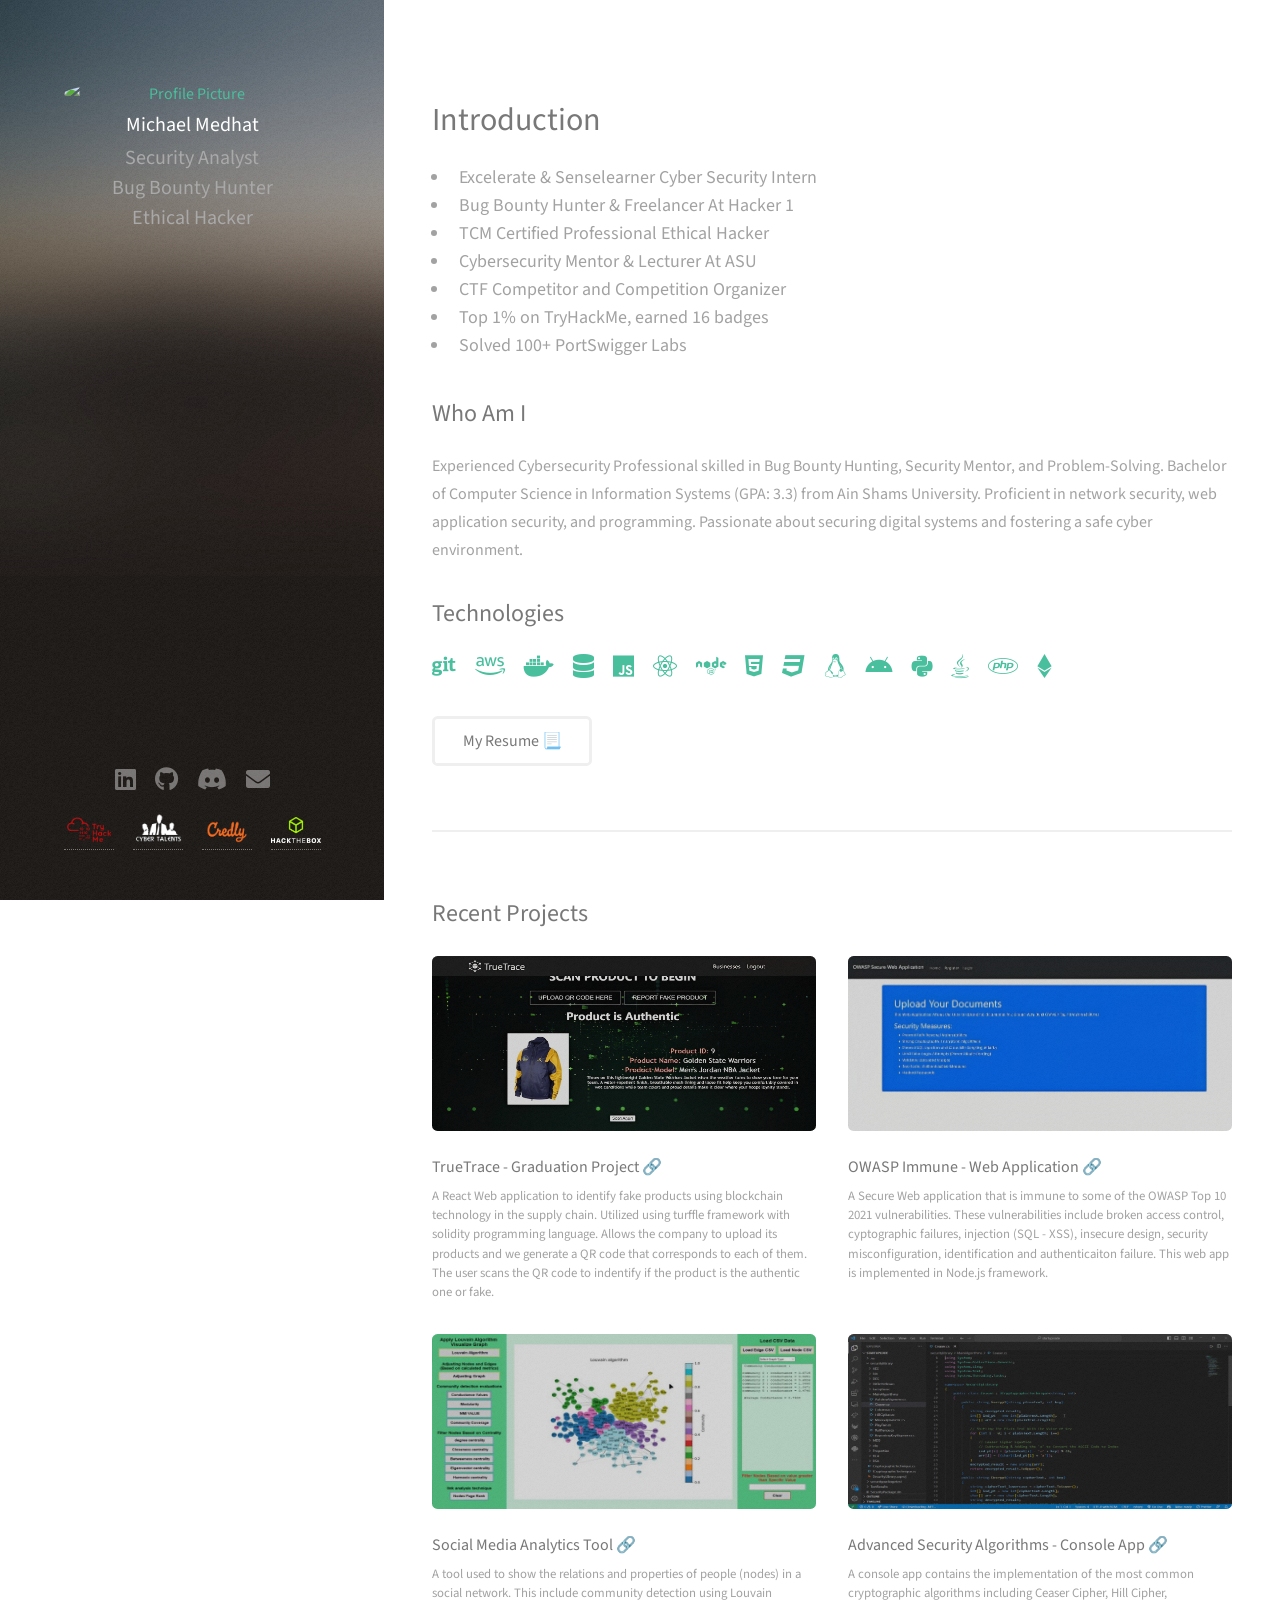
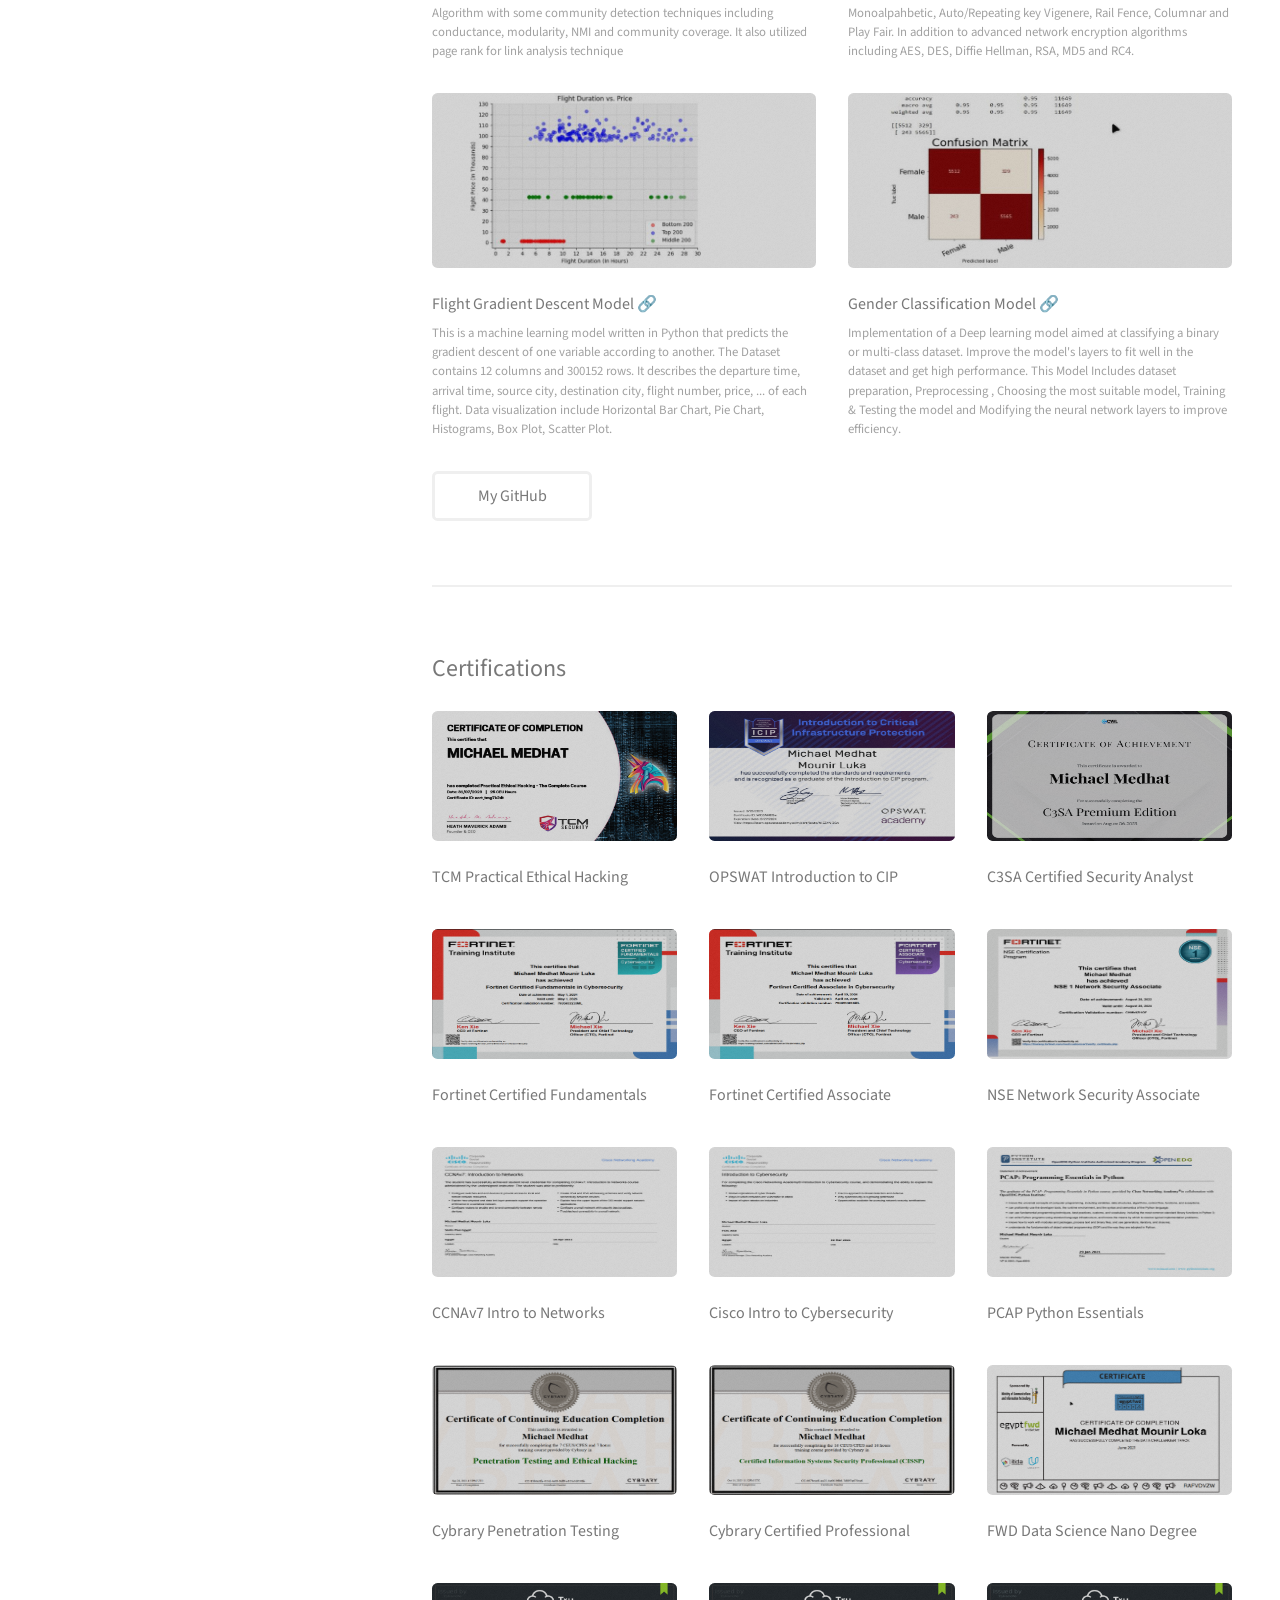
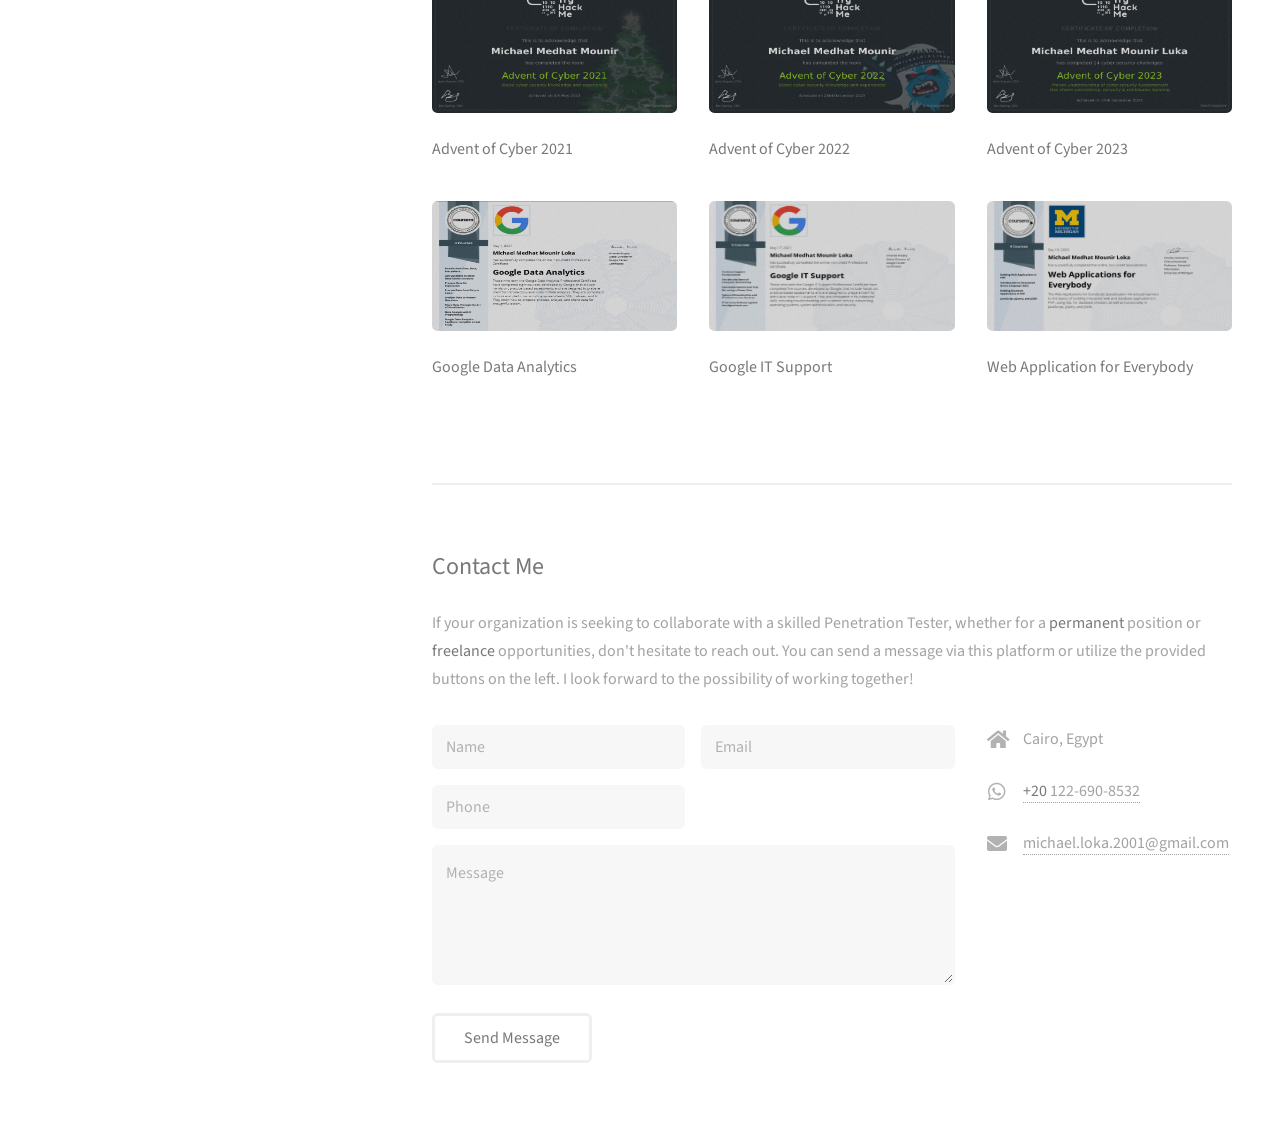
==== commit d3c8a384: "Added to the Bio" ====
--- a/index.html
+++ b/index.html
@@ -38,6 +38,8 @@
                 <li>TCM Certified Professional Ethical Hacker</li>
                 <li>Cybersecurity Mentor & Lecturer At ASU</li>
                 <li>CTF Competitor and Competition Organizer </li>
+                <li>Top 1% on TryHackMe, earned 16 badges</li>
+                <li>Solved 100+ PortSwigger Labs</li>
             </ul>
             <h2>Who Am I</h2>
             <p>
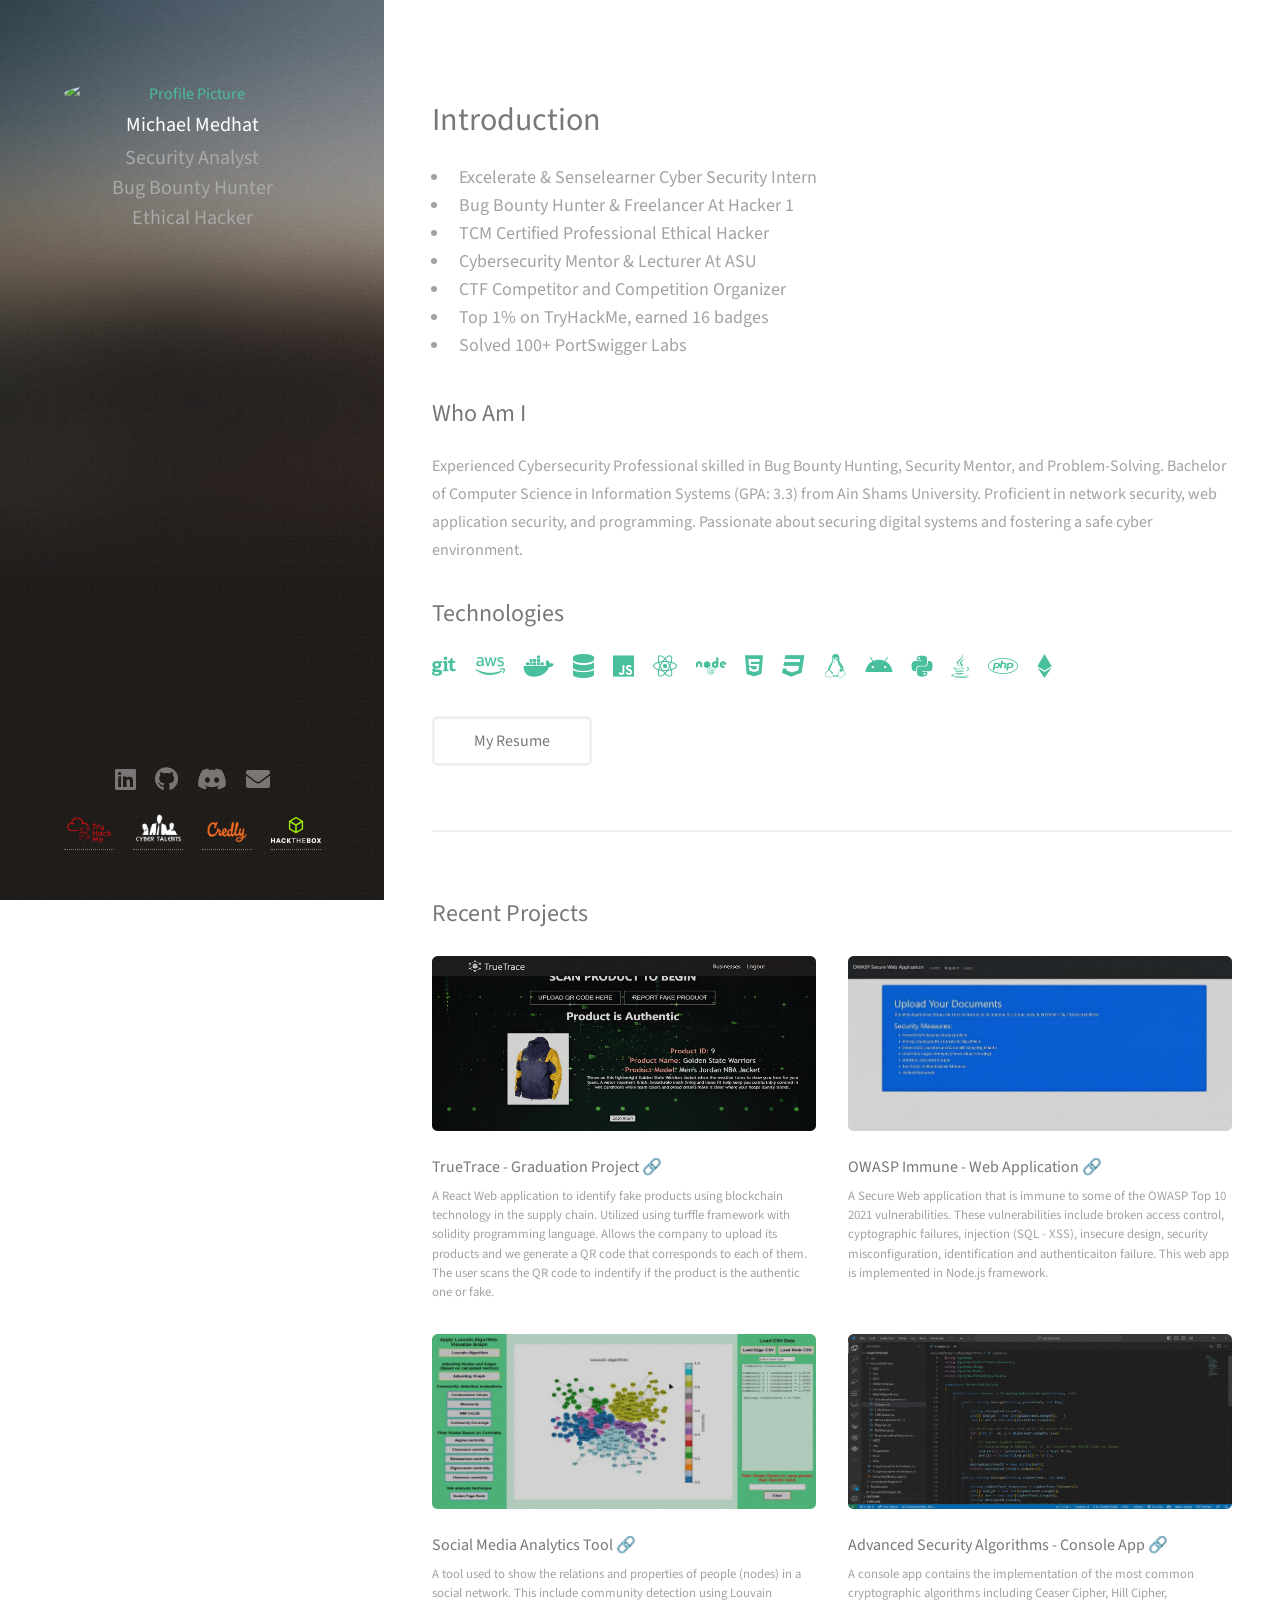
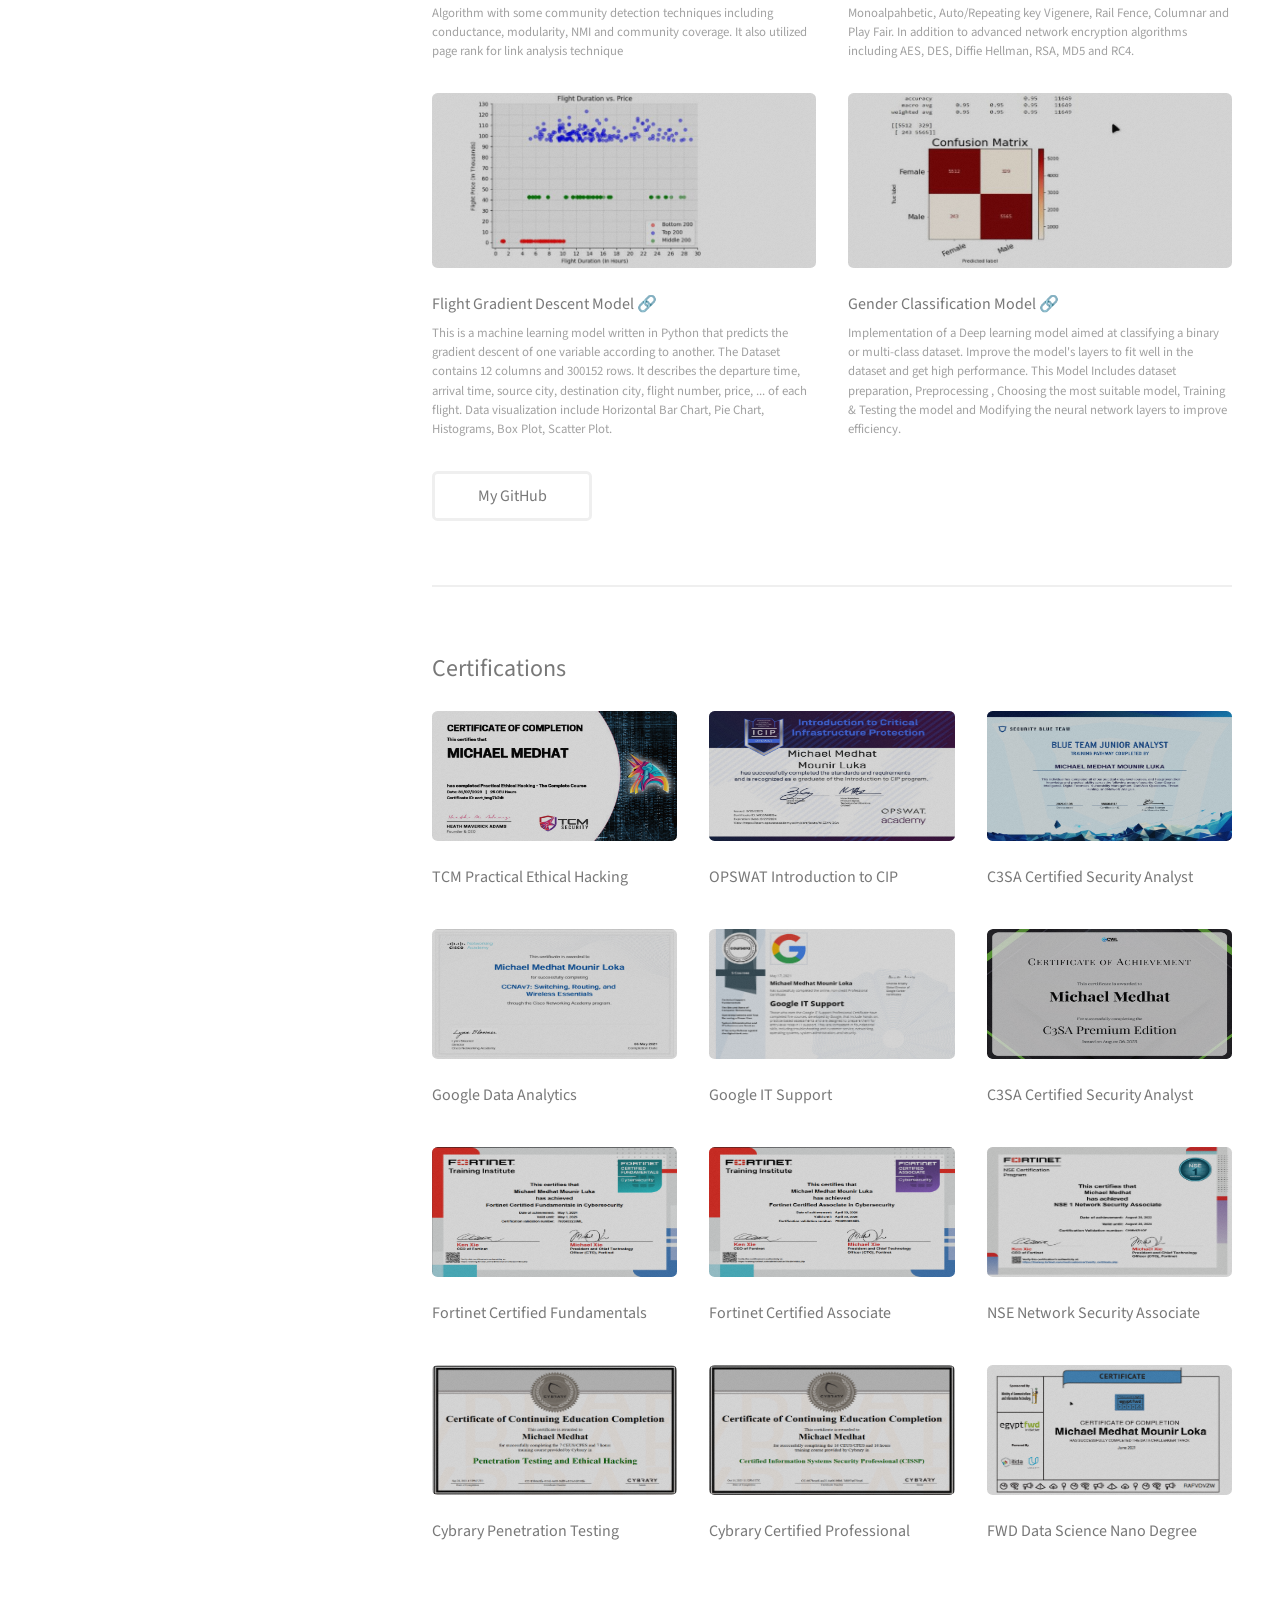
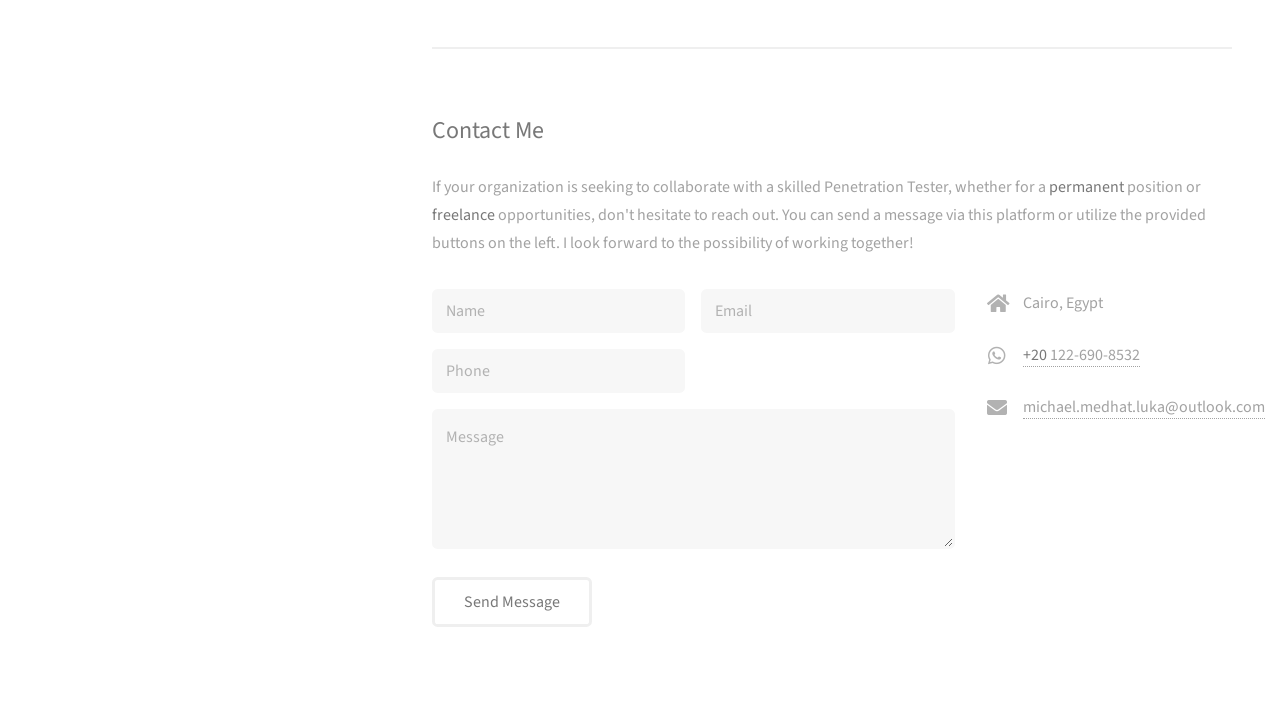
==== commit 3b22a416: "Modified Certs, outlook mail" ====
--- a/index.html
+++ b/index.html
@@ -95,7 +95,7 @@
                 </li>
             </ul>
             <ul class="actions">
-                <li><a href="assets/pdfs/Michael Medhat.pdf" class="button"><span>My Resume 📃</span></a></li>
+                <li><a href="assets/pdfs/Michael Medhat.pdf" class="button"><span>My Resume</span></a></li>
             </ul>
         </section>
 
@@ -185,13 +185,37 @@
                     </a>
                 </article>
                 <article class="col-4 col-12-xsmall work-item">
-                    <a href="images/certs/C3SA Certified Cyber Security Analyst.png" class="image fit thumb"><img src="images/certs/C3SA Certified Cyber Security Analyst.png" alt="" height="130"></a>
+                    <a href="images/certs/Blue Team Junior Analyst.png" class="image fit thumb"><img
+                        src="images/certs/Blue Team Junior Analyst.png" alt="" height="130"></a>
+                    <a href="https://elearning.securityblue.team/home/certificate/880304242">
+                        <h3>C3SA Certified Security Analyst</h3>
+                    </a>
+                </article>
+
+                <!-- Row 2 -->
+                <article class="col-4 col-12-xsmall work-item">
+                    <a href="images/certs/CCNA Switching & Routing.png" class="image fit thumb"><img
+                            src="images/certs/CCNA Switching & Routing.png" alt="" height="130" /></a>
+                    <a href="https://drive.google.com/file/d/1-NyAY3qbacZWD96hNzoa78vo7hVWSD93/view?usp=sharing">
+                        <h3>Google Data Analytics</h3>
+                    </a>
+                </article>
+                <article class="col-4 col-12-xsmall work-item">
+                    <a href="images/certs/Google IT Support Specialization.png" class="image fit thumb"><img
+                            src="images/certs/Google IT Support Specialization.png" alt="" height="130" /></a>
+                    <a href="https://www.coursera.org/account/accomplishments/specialization/certificate/U5FE5QFFENBL">
+                        <h3>Google IT Support</h3>
+                    </a>
+                </article>
+                <article class="col-4 col-12-xsmall work-item">
+                    <a href="images/certs/C3SA Certified Cyber Security Analyst.png" class="image fit thumb"><img
+                            src="images/certs/C3SA Certified Cyber Security Analyst.png" alt="" height="130"></a>
                     <a href="https://app.kajabi.com/certificates/1899442c">
                         <h3>C3SA Certified Security Analyst</h3>
                     </a>
                 </article>
 
-                <!-- Row 2 -->
+                <!-- Row 3 -->
                 <article class="col-4 col-12-xsmall work-item">
                     <a href="images/certs/Fortinet Certified Fundamentals in Cybersecurity.png" class="image fit thumb"><img src="images/certs/Fortinet Certified Fundamentals in Cybersecurity.png" alt="" height="130" /></a>
                     <a href="https://training.fortinet.com/pluginfile.php/1/tool_certificate/issues/1714643231/7935933233ML.pdf">
@@ -211,26 +235,6 @@
                     </a>
                 </article>
 
-                <!-- Row 3 -->
-                <article class="col-4 col-12-xsmall work-item">
-                    <a href="images/certs/CCNAv7 Introduction to Networks.png" class="image fit thumb"><img src="images/certs/CCNAv7 Introduction to Networks.png" alt="" height="130" /></a>
-                    <a href="https://drive.google.com/drive/folders/1zcAMFm8wlT1i3PRiuC_9Y3GFson9bNc7">
-                        <h3>CCNAv7 Intro to Networks</h3>
-                    </a>
-                </article>
-                <article class="col-4 col-12-xsmall work-item">
-                    <a href="images/certs/Cisco Introduction to Cybersecurity.png" class="image fit thumb"><img src="images/certs/Cisco Introduction to Cybersecurity.png" alt="" height="130" /></a>
-                    <a href="https://drive.google.com/file/d/110uAuthQOL2vJUIwWDtKyS9P9RBBLKa9">
-                        <h3>Cisco Intro to Cybersecurity</h3>
-                    </a>
-                </article>
-                <article class="col-4 col-12-xsmall work-item">
-                    <a href="images/certs/PCAP Programming Essentials in Python.png" class="image fit thumb"><img src="images/certs/PCAP Programming Essentials in Python.png" alt="" height="130" /></a>
-                    <a href="https://drive.google.com/file/d/1irjrNs1lX5RH7Xrpl4x5kxIc6uTiTs3K">
-                        <h3>PCAP Python Essentials </h3>
-                    </a>
-                </article>
-
                 <!-- Row 4 -->
                 <article class="col-4 col-12-xsmall work-item">
                     <a href="images/certs/Cybrary Penetration Testing and Ethical Hacking.png" class="image fit thumb"><img src="images/certs/Cybrary Penetration Testing and Ethical Hacking.png" alt="" height="130" /></a>
@@ -248,46 +252,6 @@
                     <a href="images/certs/FWD Data Science.png" class="image fit thumb"><img src="images/certs/FWD Data Science.png" alt="" height="130" /></a>
                     <a href="https://drive.google.com/file/d/1ifpmJTiq_cFM8ZxWox4DZrFUdImq8fgB">
                         <h3>FWD Data Science Nano Degree</h3>
-                    </a>
-                </article>
-
-                <!-- Row 5 -->
-                <article class="col-4 col-12-xsmall work-item">
-                    <a href="images/certs/Advent of Cyber 2021.png" class="image fit thumb"><img src="images/certs/Advent of Cyber 2021.png" alt="" height="130" /></a>
-                    <a href="https://tryhackme-certificates.s3-eu-west-1.amazonaws.com/THM-GJDX9HUQOE.png">
-                        <h3>Advent of Cyber 2021</h3>
-                    </a>
-                </article>
-                <article class="col-4 col-12-xsmall work-item">
-                    <a href="images/certs/Advent of Cyber 2022.png" class="image fit thumb"><img src="images/certs/Advent of Cyber 2022.png" alt="" height="130" /></a>
-                    <a href="https://tryhackme-certificates.s3-eu-west-1.amazonaws.com/THM-EJQRLMMFKR.png">
-                        <h3>Advent of Cyber 2022</h3>
-                    </a>
-                </article>
-                <article class="col-4 col-12-xsmall work-item">
-                    <a href="images/certs/Advent of Cyber 2023.png" class="image fit thumb"><img src="images/certs/Advent of Cyber 2023.png" alt="" height="130" /></a>
-                    <a href="https://tryhackme-certificates.s3-eu-west-1.amazonaws.com/THM-FC7KS1DCP0.png">
-                        <h3>Advent of Cyber 2023</h3>
-                    </a>
-                </article>
-
-                <!-- Row 6 -->
-                <article class="col-4 col-12-xsmall work-item">
-                    <a href="images/certs/Google Data Analytics Specialization.png" class="image fit thumb"><img src="images/certs/Google Data Analytics Specialization.png" alt="" height="130" /></a>
-                    <a href="https://coursera.org/share/b77c43c45779f19d7a20da19372ee6af">
-                        <h3>Google Data Analytics</h3>
-                    </a>
-                </article>
-                <article class="col-4 col-12-xsmall work-item">
-                    <a href="images/certs/Google IT Support Specialization.png" class="image fit thumb"><img src="images/certs/Google IT Support Specialization.png" alt="" height="130" /></a>
-                    <a href="https://www.coursera.org/account/accomplishments/specialization/certificate/U5FE5QFFENBL">
-                        <h3>Google IT Support</h3>
-                    </a>
-                </article>
-                <article class="col-4 col-12-xsmall work-item">
-                    <a href="images/certs/Web App for Everybody.png" class="image fit thumb"><img src="images/certs/Web App for Everybody.png" alt="" height="130" /></a>
-                    <a href="https://coursera.org/share/d5d6b83adaf04c763eab7e3cd7b41a5e">
-                        <h3>Web Application for Everybody</h3>
                     </a>
                 </article>
             </div>
@@ -326,7 +290,7 @@
                         </li>
                         <li>
                             <h3 class="icon solid fa-envelope"><span class="label">Email</span></h3>
-                            <a href="mailto:michael.loka.2001@gmail.com?subject=Mail">michael.loka.2001@gmail.com</a>
+                            <a href="mailto:michael.medhat.luka@outlook.com?subject=Mail">michael.medhat.luka@outlook.com</a>
                         </li>
                     </ul>
                 </div>
--- a/assets/css/main.css
+++ b/assets/css/main.css
@@ -3006,4 +3006,8 @@
         margin-left: 0;
         padding-left: 0;
     }
+    /* Certs */
+    #three .row img {
+        height: auto;
+    }
 }
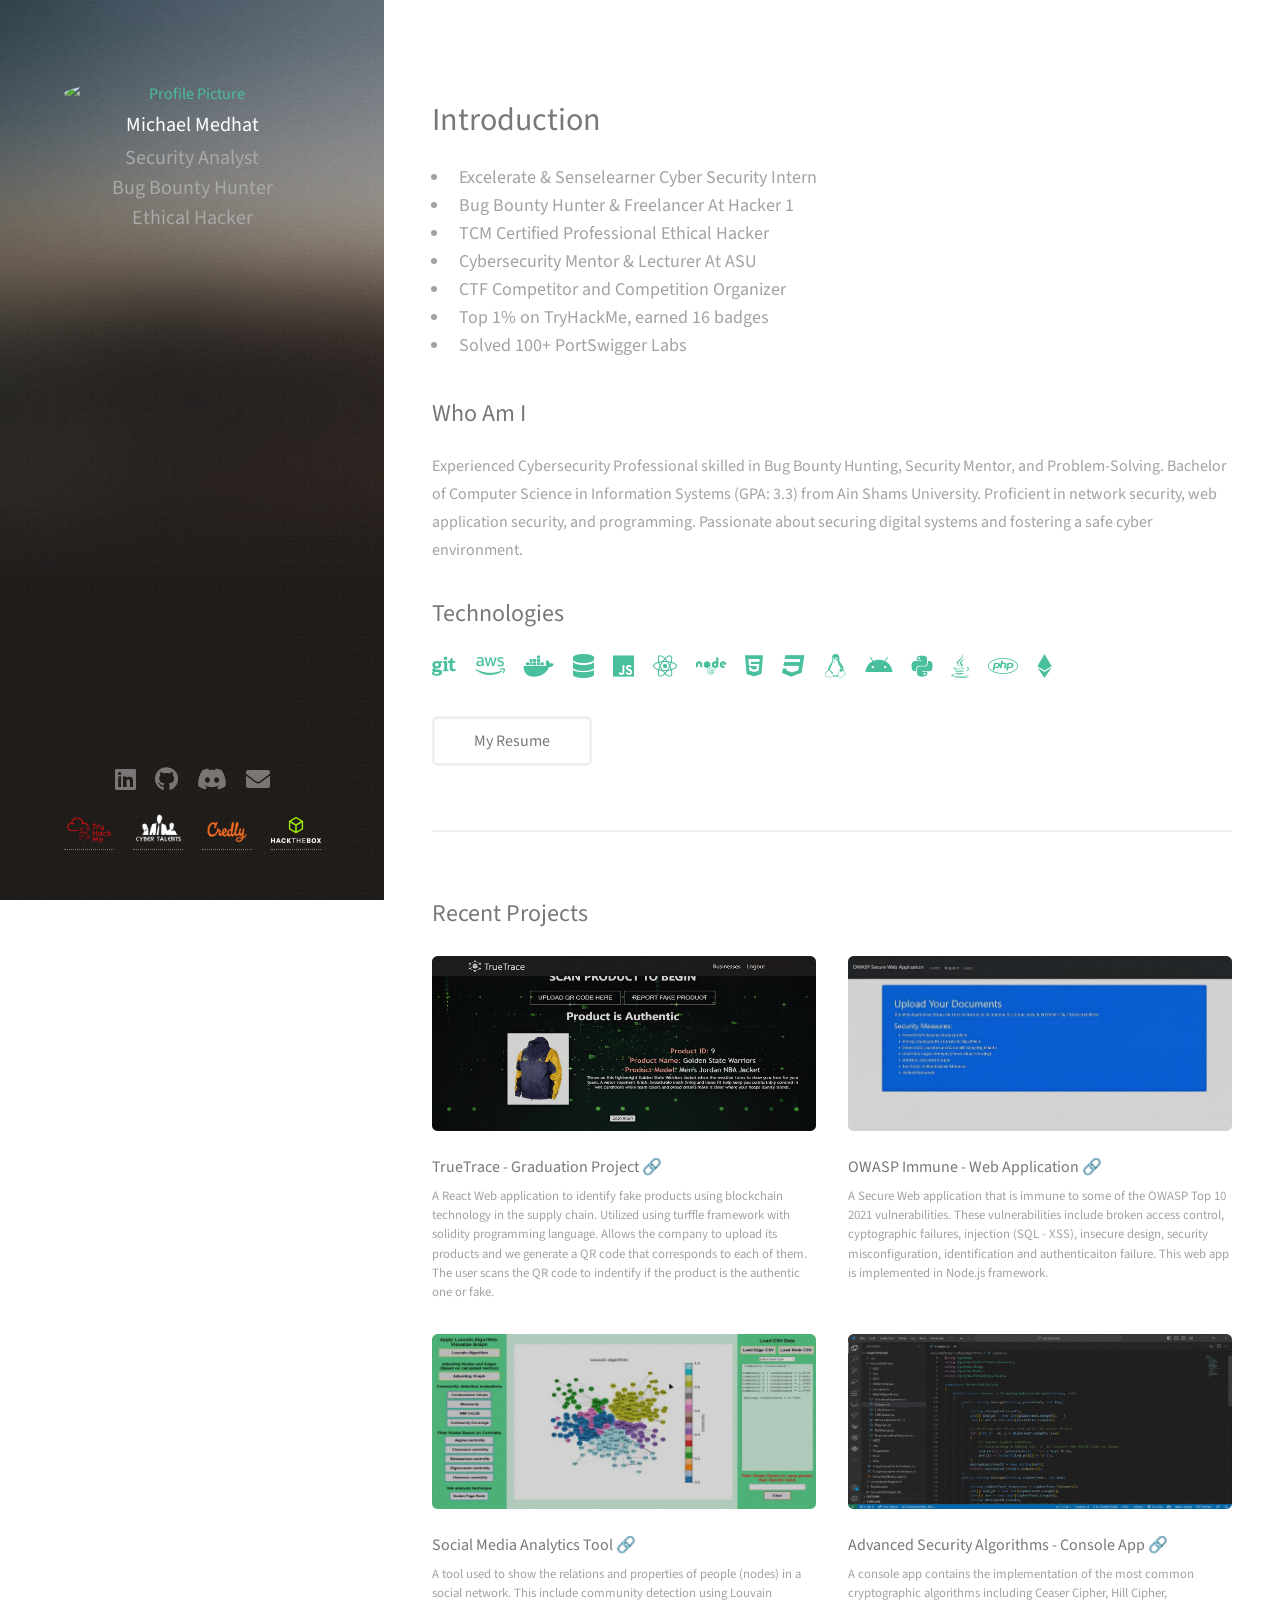
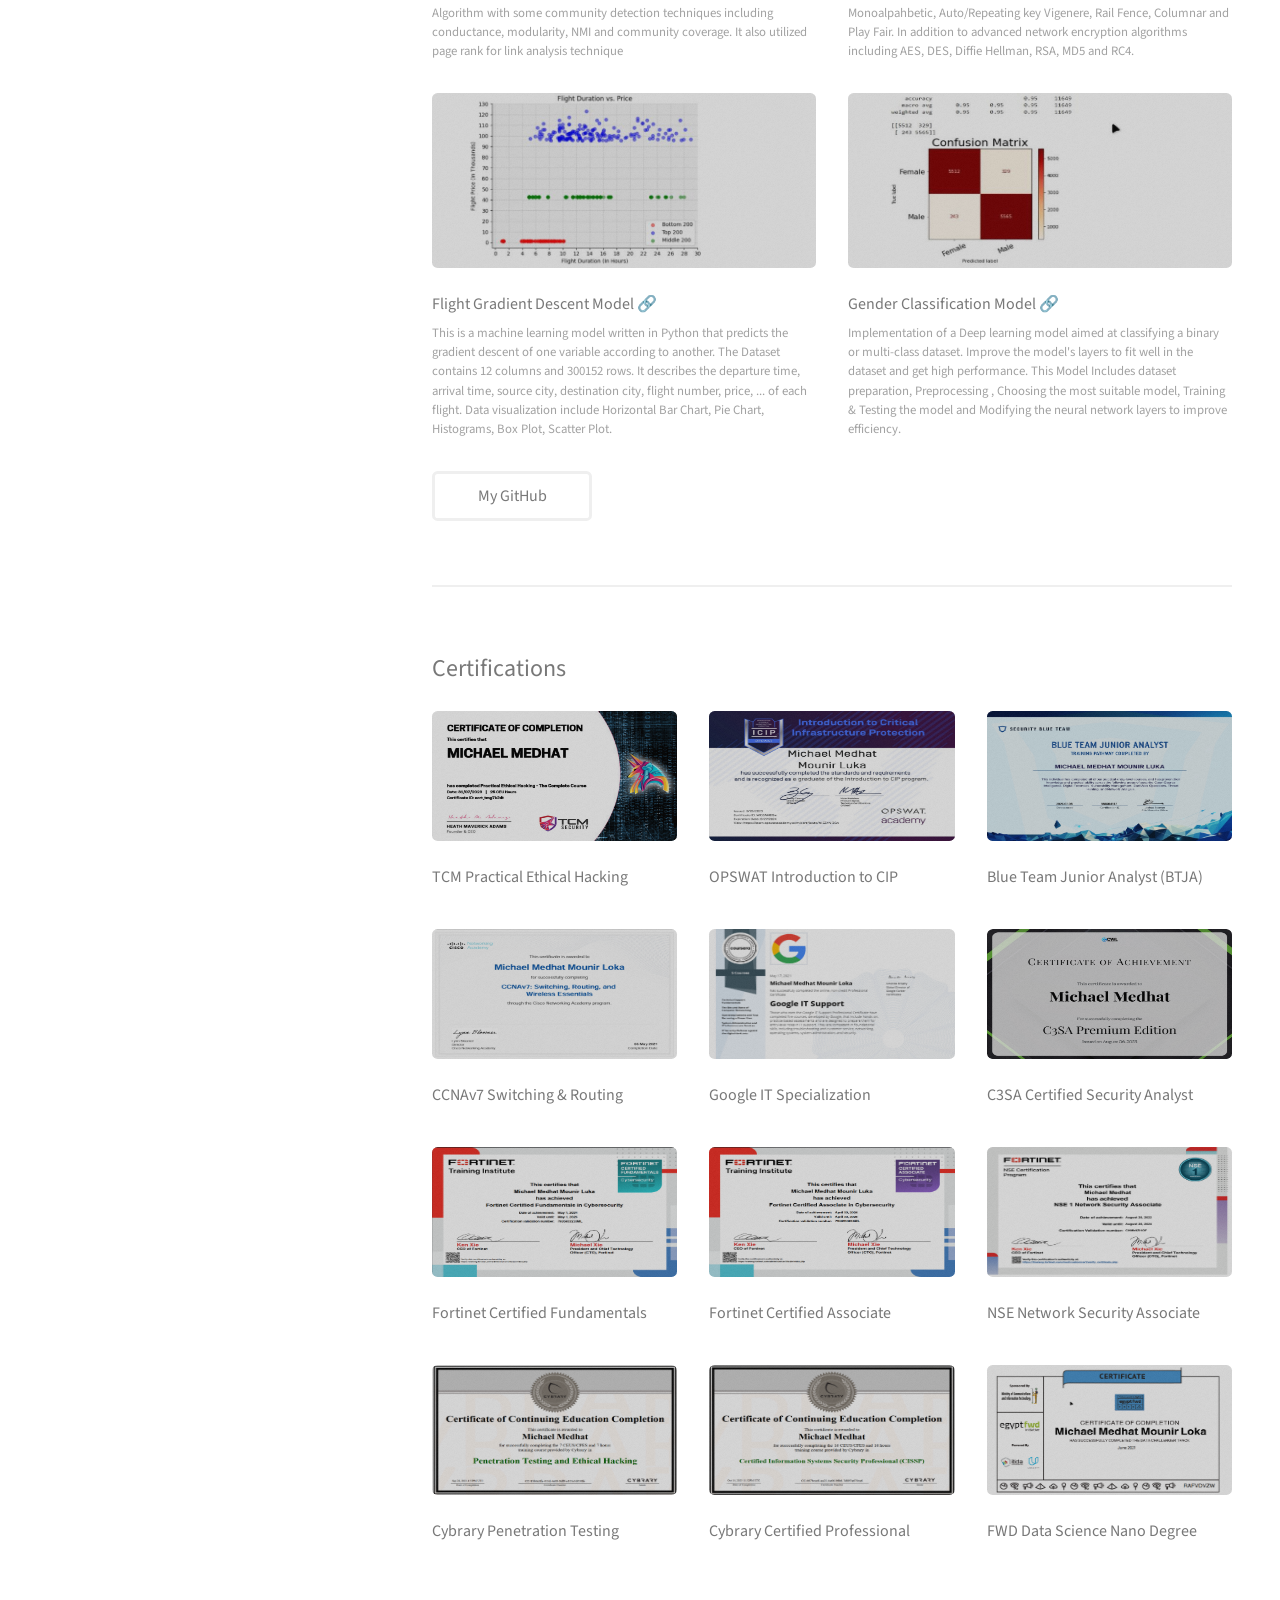
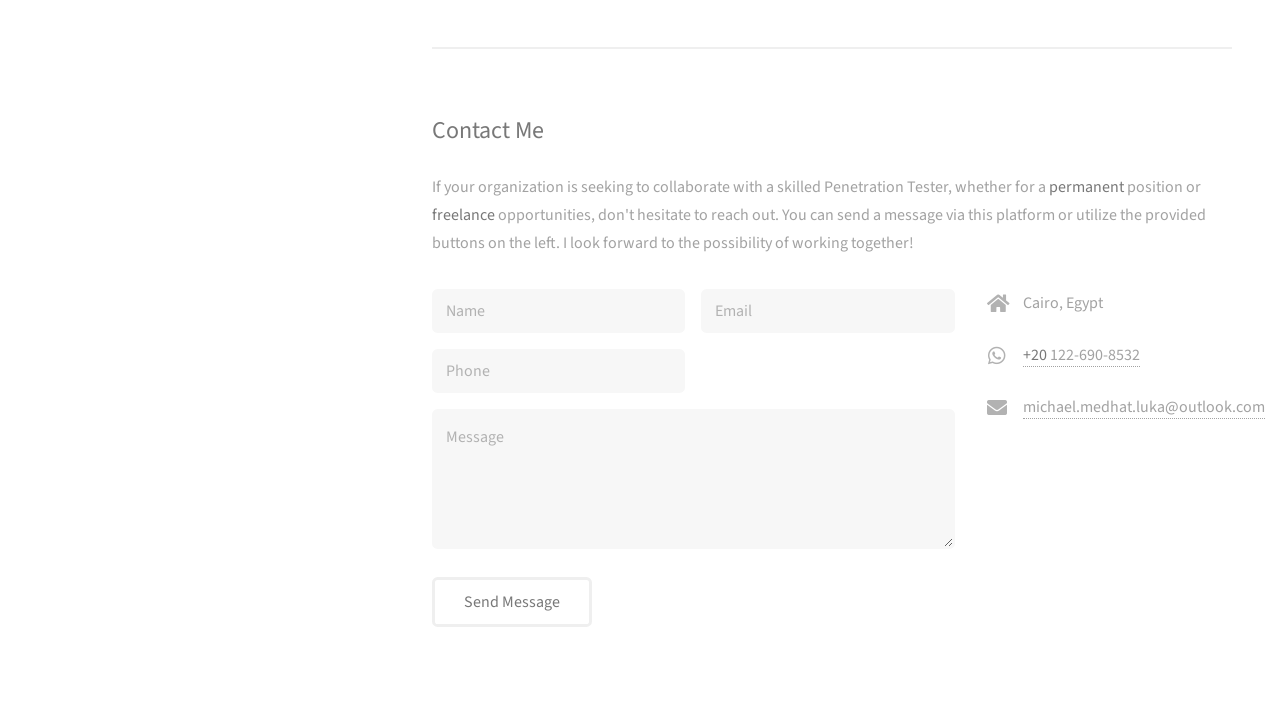
==== commit 6c4b39c6: "Corrected Certs Names" ====
--- a/index.html
+++ b/index.html
@@ -188,7 +188,7 @@
                     <a href="images/certs/Blue Team Junior Analyst.png" class="image fit thumb"><img
                         src="images/certs/Blue Team Junior Analyst.png" alt="" height="130"></a>
                     <a href="https://elearning.securityblue.team/home/certificate/880304242">
-                        <h3>C3SA Certified Security Analyst</h3>
+                        <h3>Blue Team Junior Analyst (BTJA)</h3>
                     </a>
                 </article>
 
@@ -197,14 +197,14 @@
                     <a href="images/certs/CCNA Switching & Routing.png" class="image fit thumb"><img
                             src="images/certs/CCNA Switching & Routing.png" alt="" height="130" /></a>
                     <a href="https://drive.google.com/file/d/1-NyAY3qbacZWD96hNzoa78vo7hVWSD93/view?usp=sharing">
-                        <h3>Google Data Analytics</h3>
+                        <h3>CCNAv7 Switching & Routing</h3>
                     </a>
                 </article>
                 <article class="col-4 col-12-xsmall work-item">
                     <a href="images/certs/Google IT Support Specialization.png" class="image fit thumb"><img
                             src="images/certs/Google IT Support Specialization.png" alt="" height="130" /></a>
                     <a href="https://www.coursera.org/account/accomplishments/specialization/certificate/U5FE5QFFENBL">
-                        <h3>Google IT Support</h3>
+                        <h3>Google IT Specialization</h3>
                     </a>
                 </article>
                 <article class="col-4 col-12-xsmall work-item">
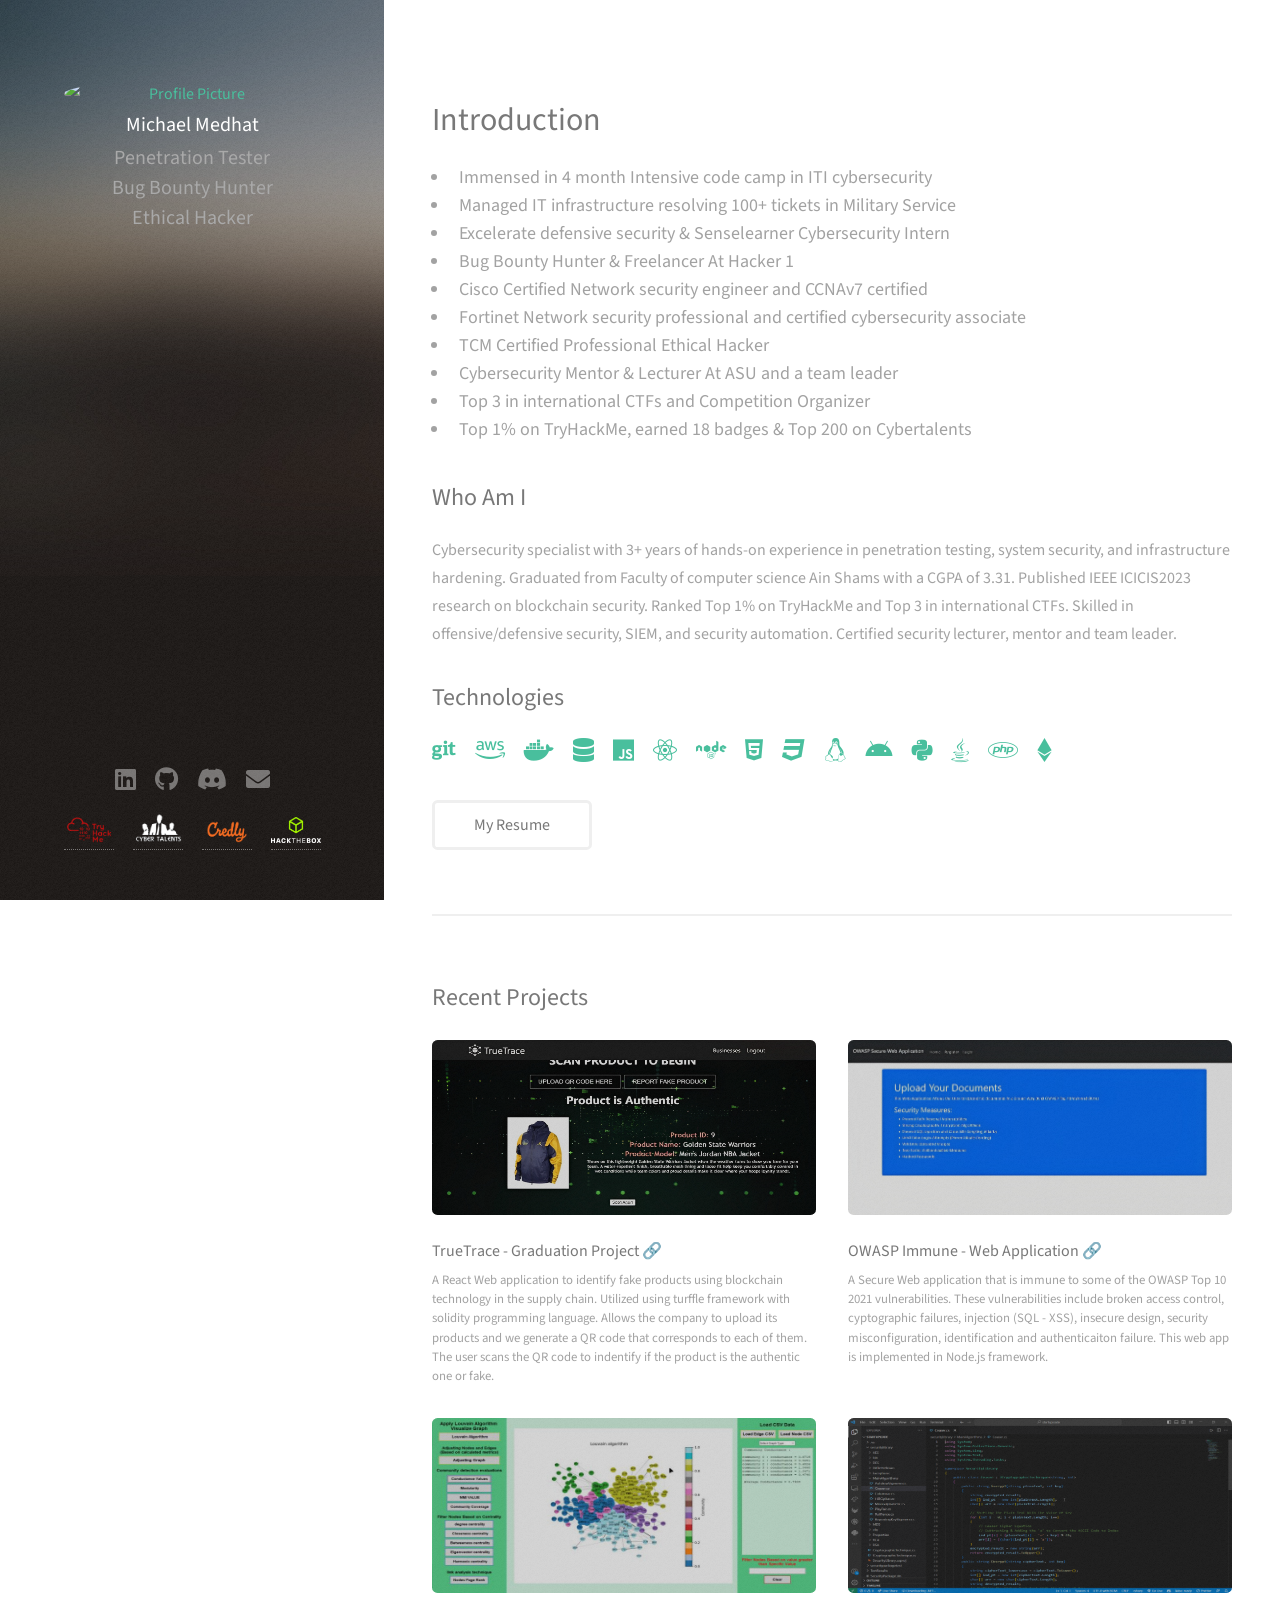
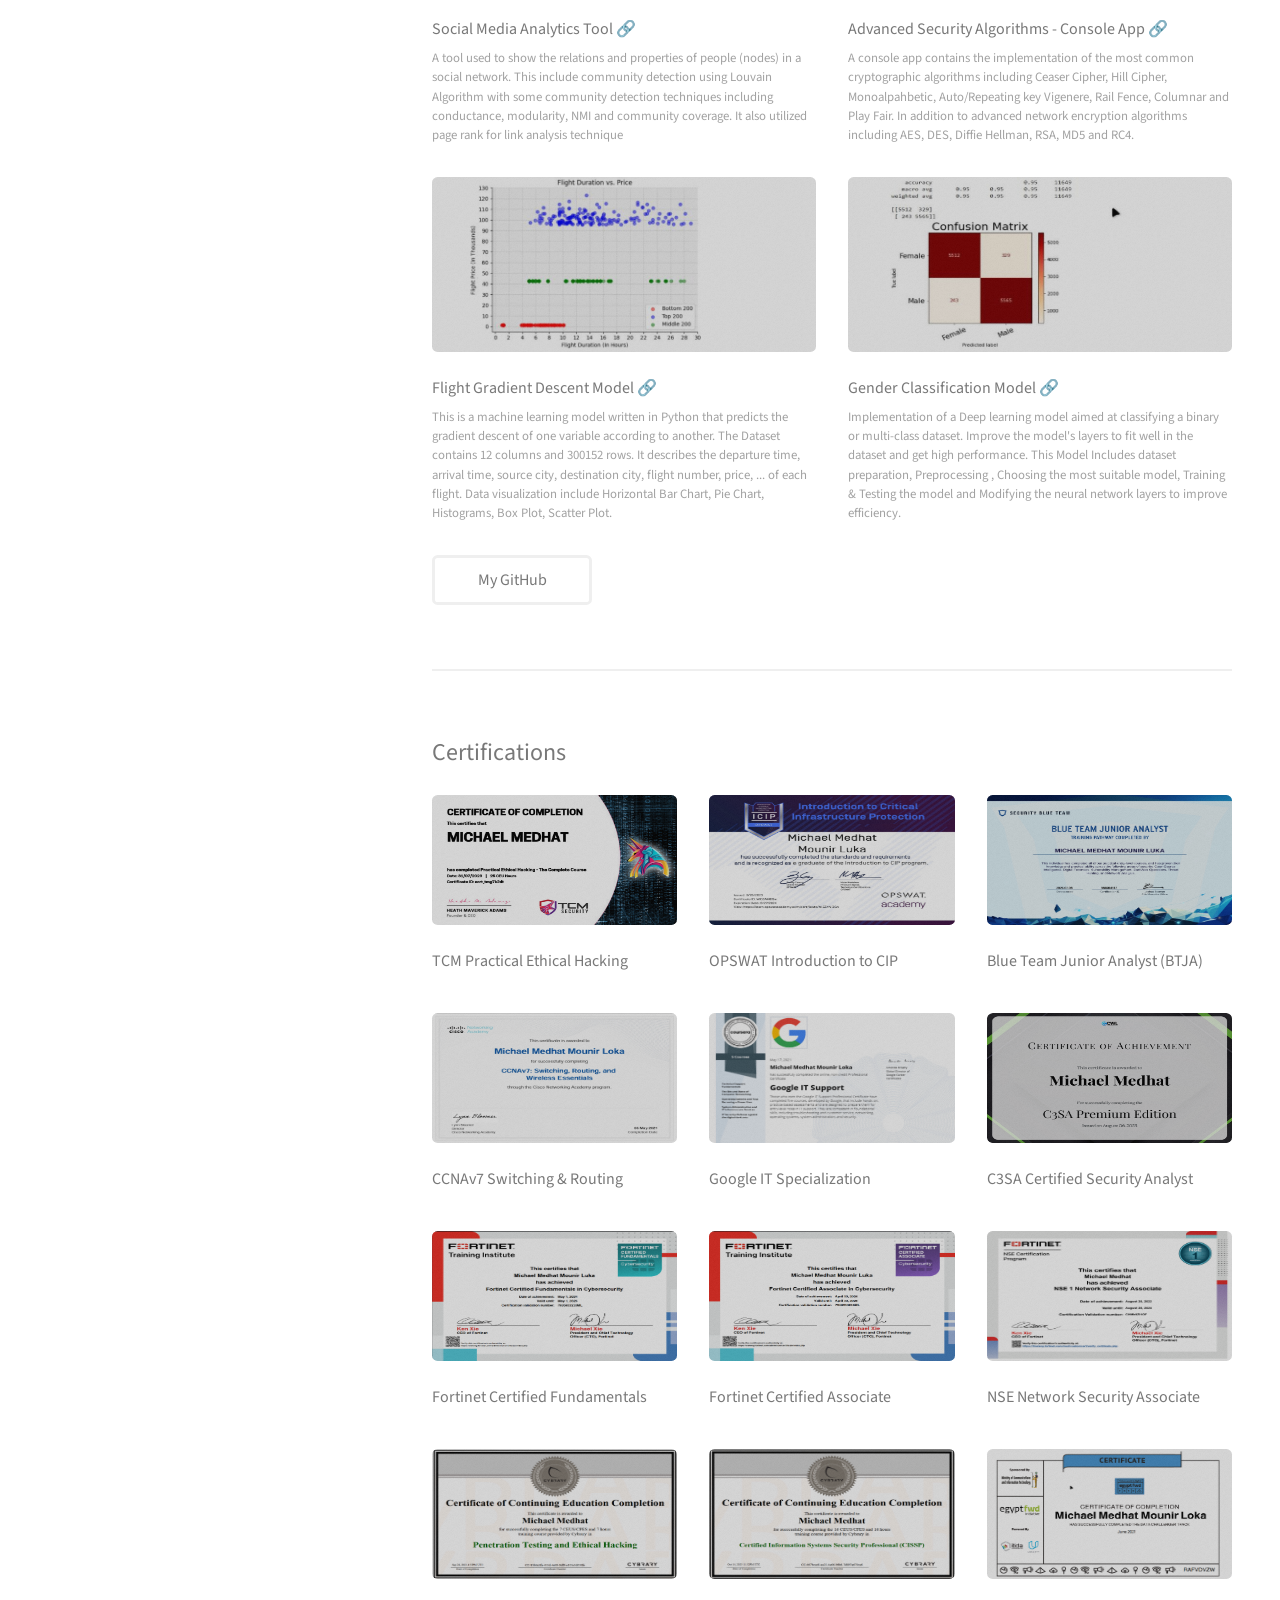
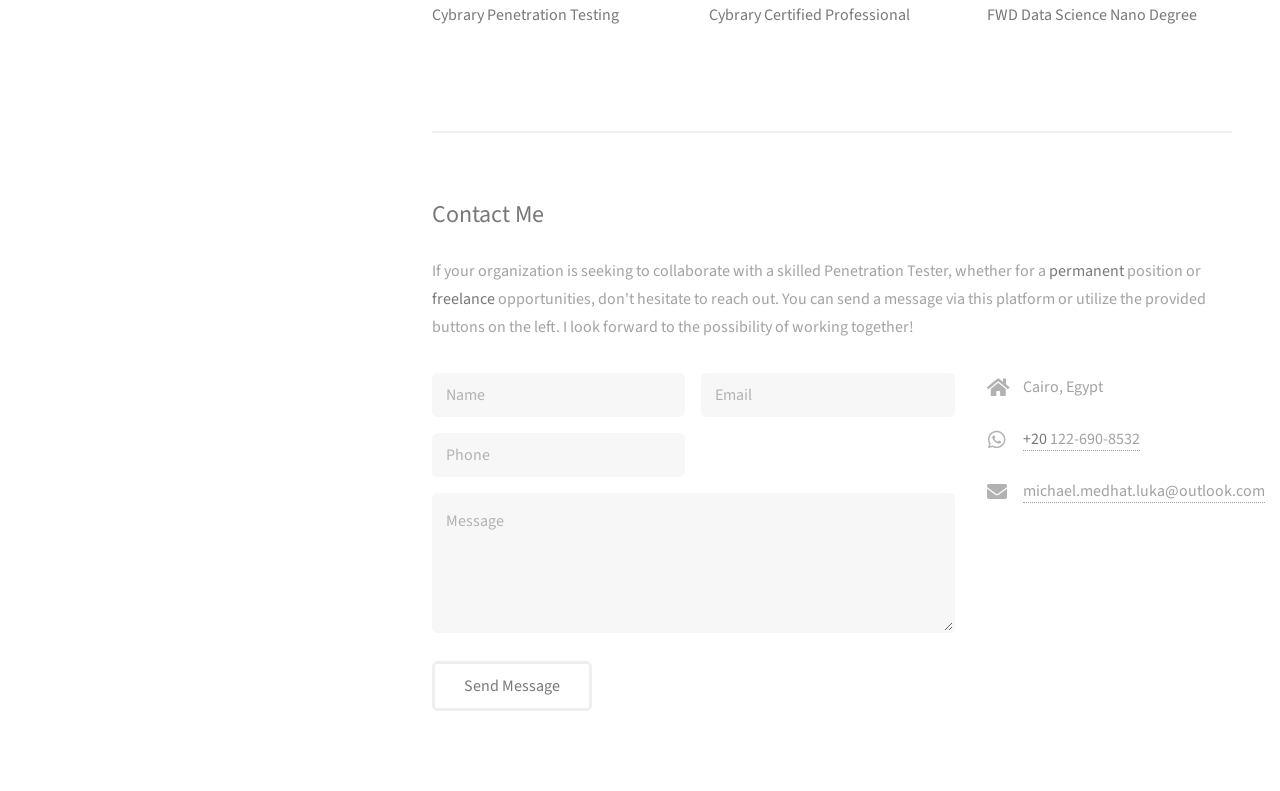
==== commit 0c653777: "Updated my Introduction & Who Am I" ====
--- a/index.html
+++ b/index.html
@@ -18,7 +18,7 @@
             </a>
             <h1 style="font: size 500px;"><strong>Michael Medhat</strong></h1>
             <p>
-                <h3 style="margin: 0; color:darkgrey">Security Analyst</h3>
+                <h3 style="margin: 0; color:darkgrey">Penetration Tester</h3>
                 <h3 style="margin: 0; color:darkgrey">Bug Bounty Hunter</h3>
                 <h3 style="margin: 0; color:darkgrey">Ethical Hacker</h3>
             </p>
@@ -33,18 +33,24 @@
                 <h2>Introduction</h2>
             </header>
             <ul style="font-size:large">
-                <li>Excelerate & Senselearner Cyber Security Intern</li>
+                <li>Immensed in 4 month Intensive code camp in ITI cybersecurity</li>
+                <li>Managed IT infrastructure resolving 100+ tickets in Military Service</li>
+                <li>Excelerate defensive security & Senselearner Cybersecurity Intern</li>
                 <li>Bug Bounty Hunter & Freelancer At Hacker 1</li>
+                <li>Cisco Certified Network security engineer and CCNAv7 certified</li>
+                <li>Fortinet Network security professional and certified cybersecurity associate</li>
                 <li>TCM Certified Professional Ethical Hacker</li>
-                <li>Cybersecurity Mentor & Lecturer At ASU</li>
-                <li>CTF Competitor and Competition Organizer </li>
-                <li>Top 1% on TryHackMe, earned 16 badges</li>
-                <li>Solved 100+ PortSwigger Labs</li>
+                <li>Cybersecurity Mentor & Lecturer At ASU and a team leader</li>
+                <li>Top 3 in international CTFs and Competition Organizer </li>
+                <li>Top 1% on TryHackMe, earned 18 badges & Top 200 on Cybertalents</li>
             </ul>
             <h2>Who Am I</h2>
             <p>
-                Experienced Cybersecurity Professional skilled in Bug Bounty Hunting, Security Mentor, and Problem-Solving. Bachelor of Computer Science in Information Systems (GPA: 3.3) from Ain Shams University. Proficient in network security, web application security,
-                and programming. Passionate about securing digital systems and fostering a safe cyber environment.
+                Cybersecurity specialist with 3+ years of hands-on experience in penetration testing, system security,
+                and infrastructure hardening. Graduated from Faculty of computer science Ain Shams with a CGPA of 3.31.
+                Published IEEE ICICIS2023 research on blockchain security. Ranked Top 1% on TryHackMe and Top 3 in
+                international CTFs. Skilled in offensive/defensive security, SIEM, and security automation. Certified security
+                lecturer, mentor and team leader.
             </p>
             <h2>Technologies</h2>
             <ul class="icons">
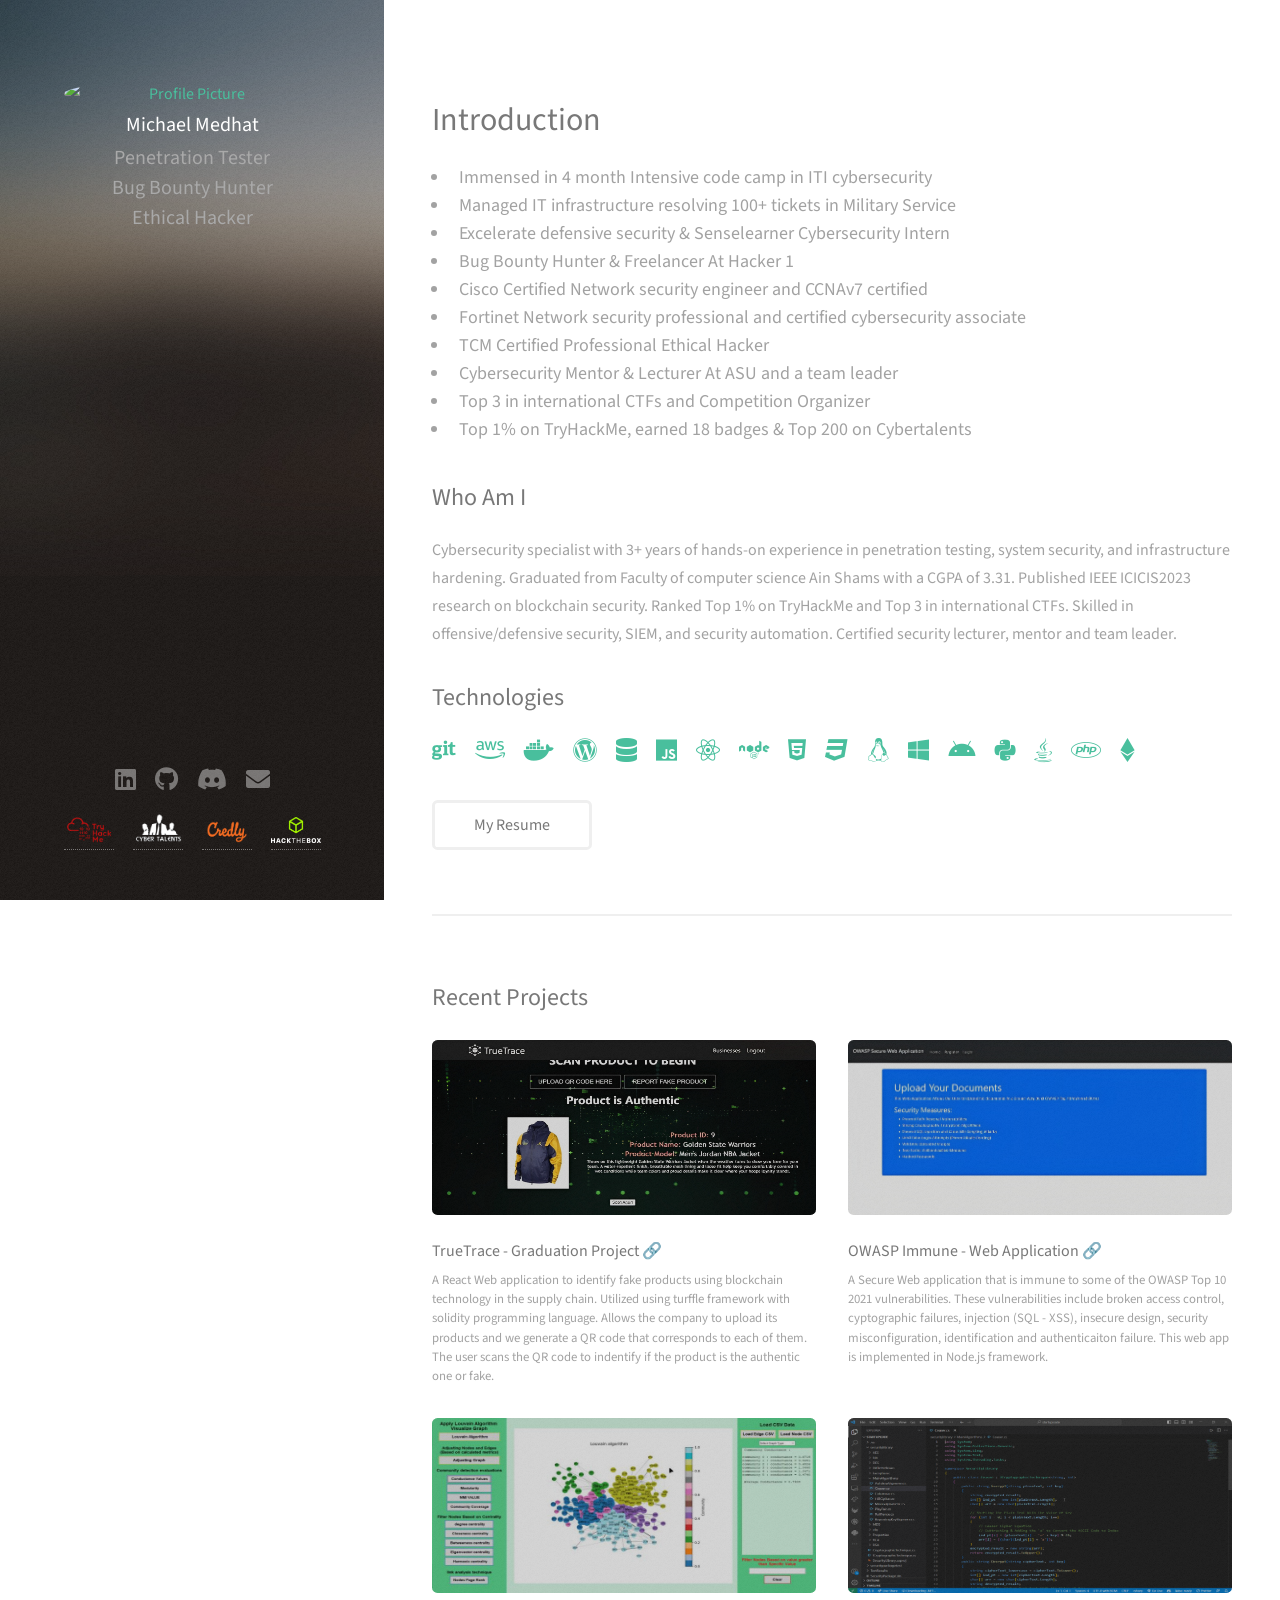
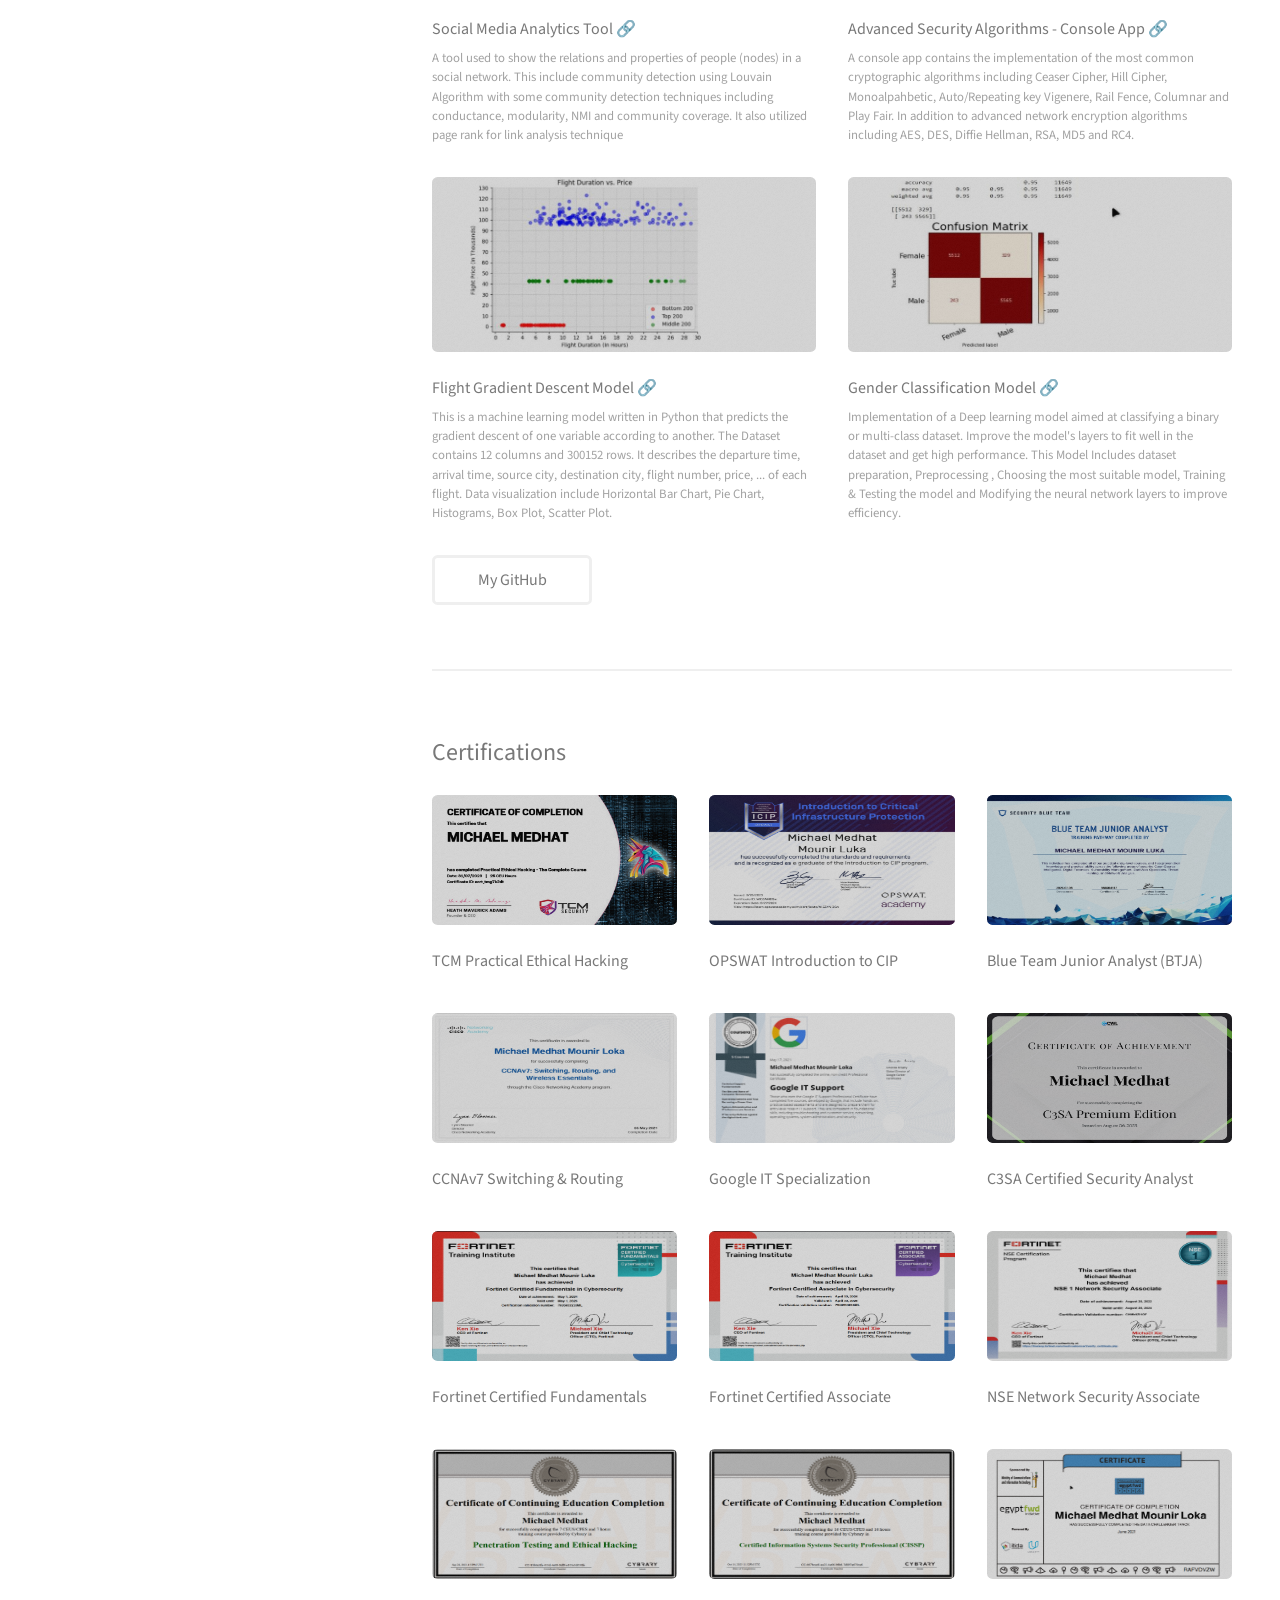
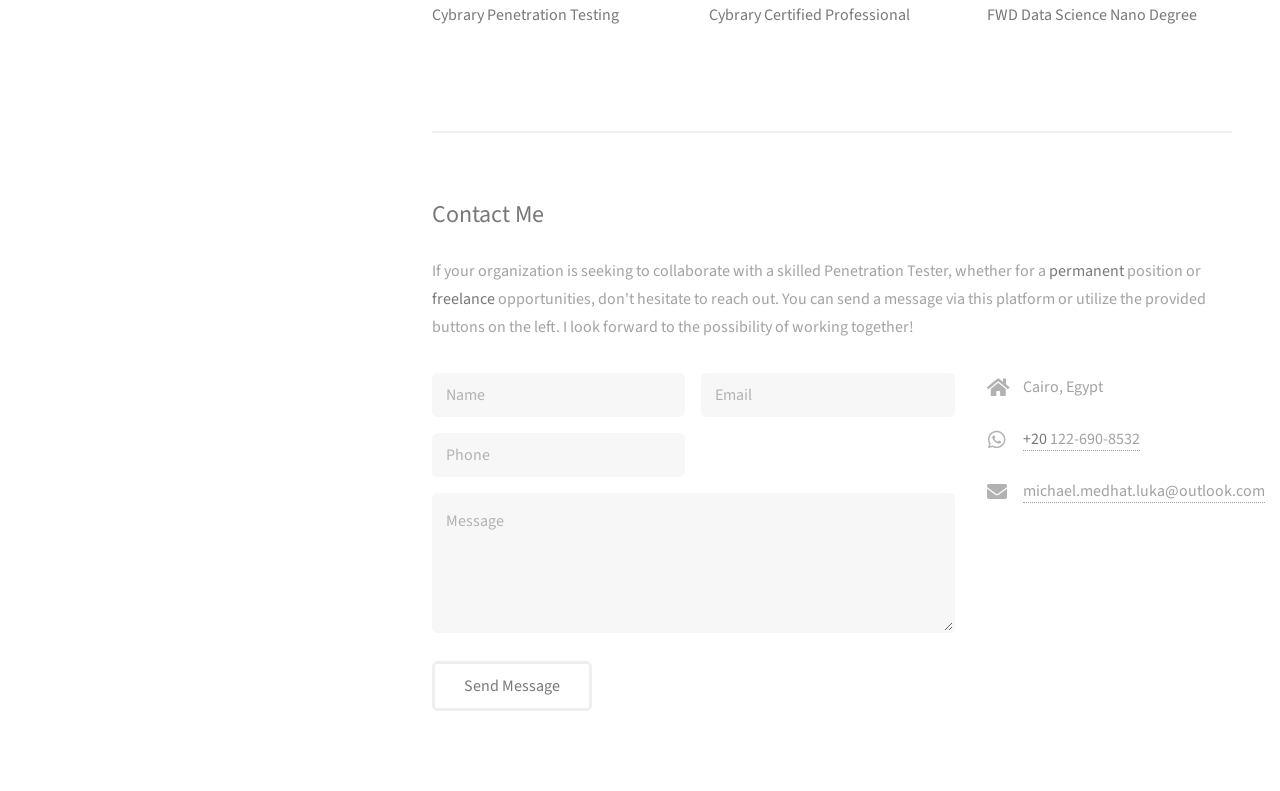
==== commit 55c5f2ea: "Added wordpress & win in brand icons" ====
--- a/index.html
+++ b/index.html
@@ -64,6 +64,9 @@
                     <a class="icon brands fa-docker"></a>
                 </li>
                 <li>
+                    <a class="icon brands fa-wordpress"></a>
+                </li>
+                <li>
                     <a class="icon solid fa-database"></a>
                 </li>
                 <li>
@@ -83,6 +86,9 @@
                 </li>
                 <li>
                     <a class="icon brands fa-linux"></a>
+                </li>
+                <li>
+                    <a class="icon brands fa-windows"></a>
                 </li>
                 <li>
                     <a class="icon brands fa-android"></a>
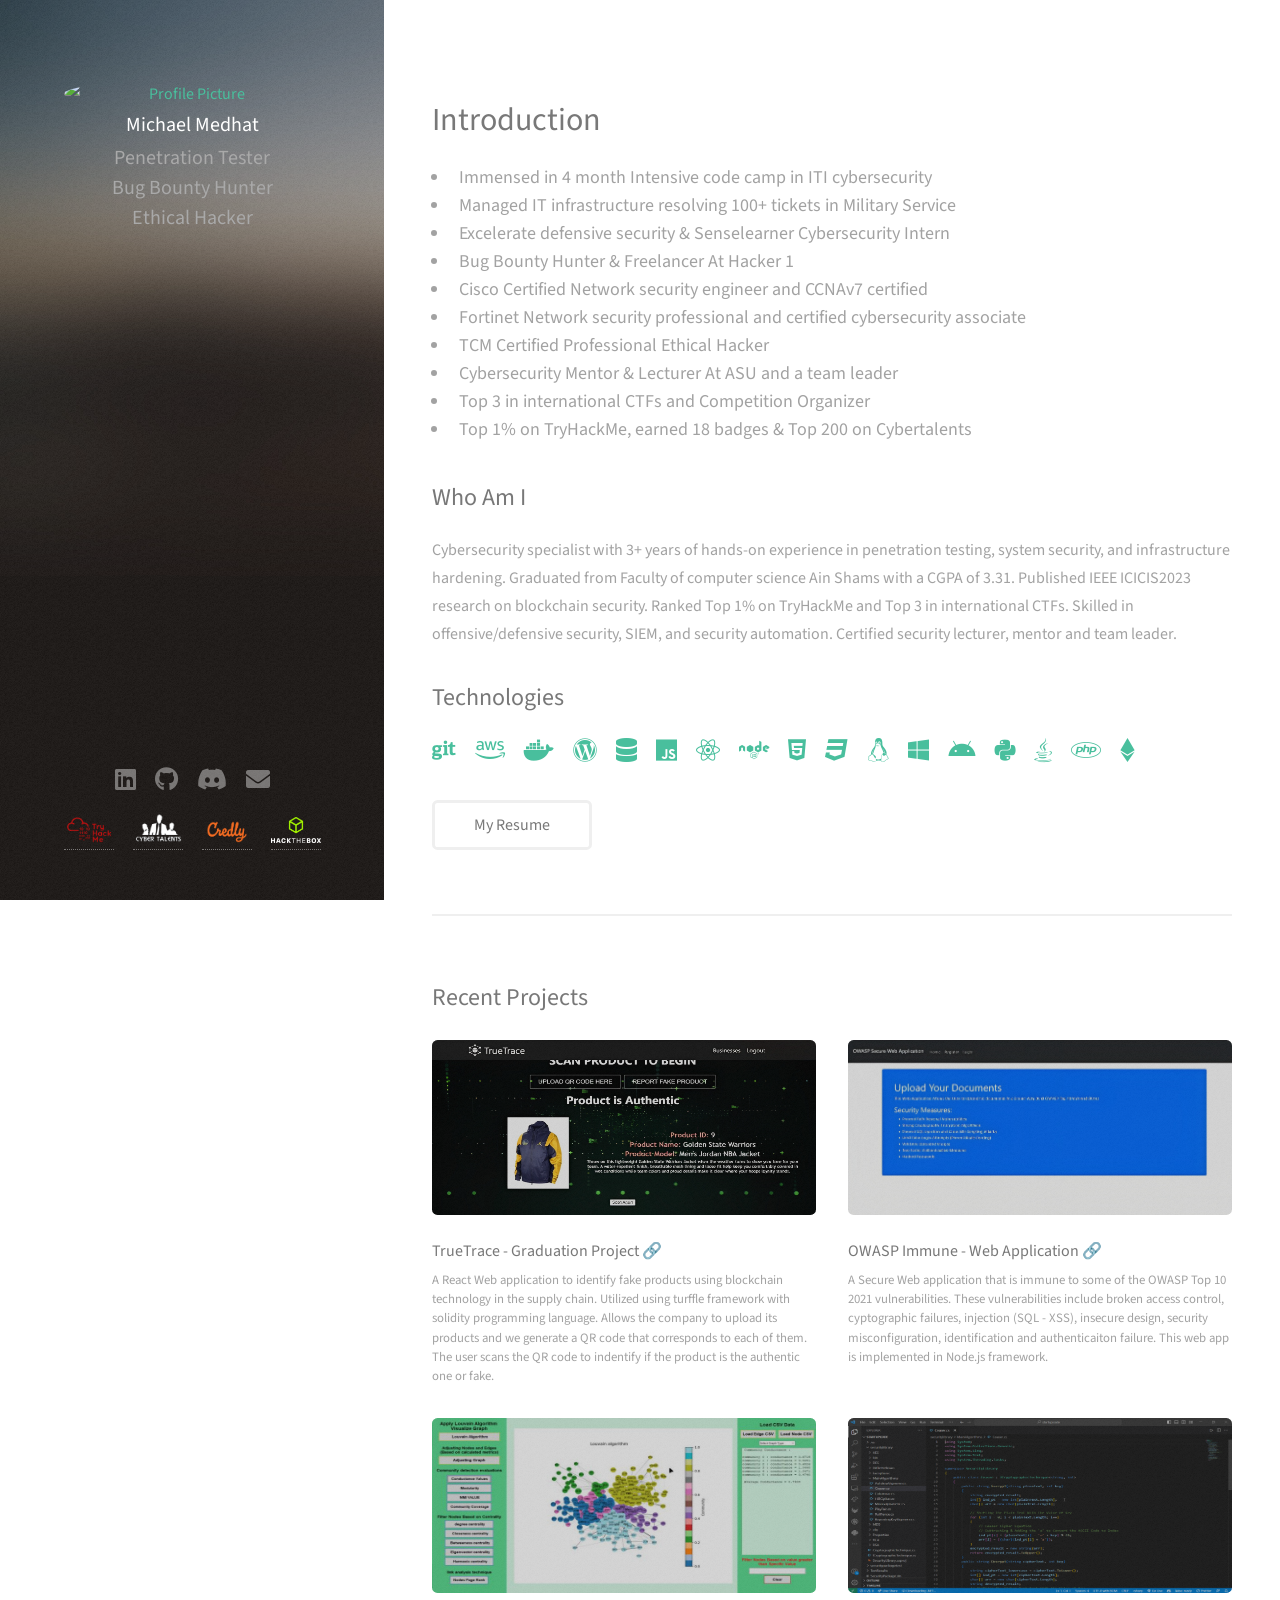
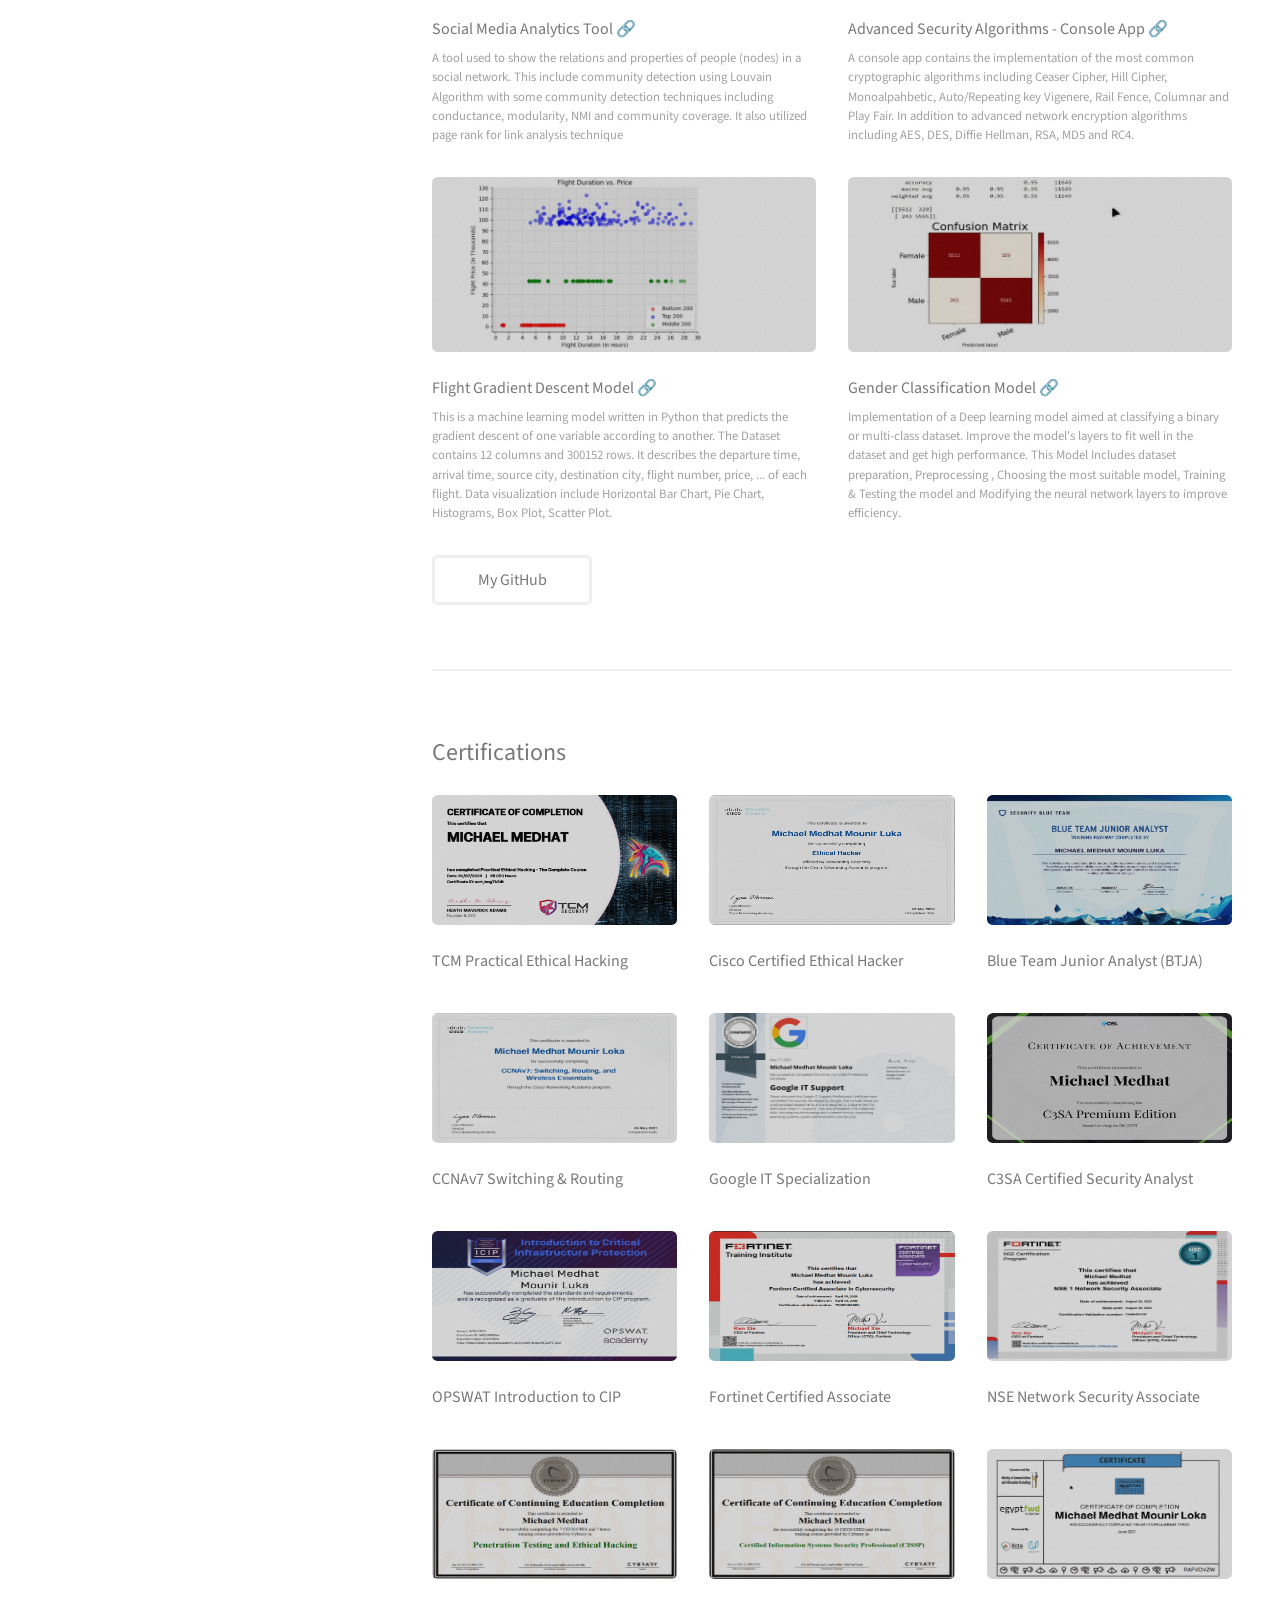
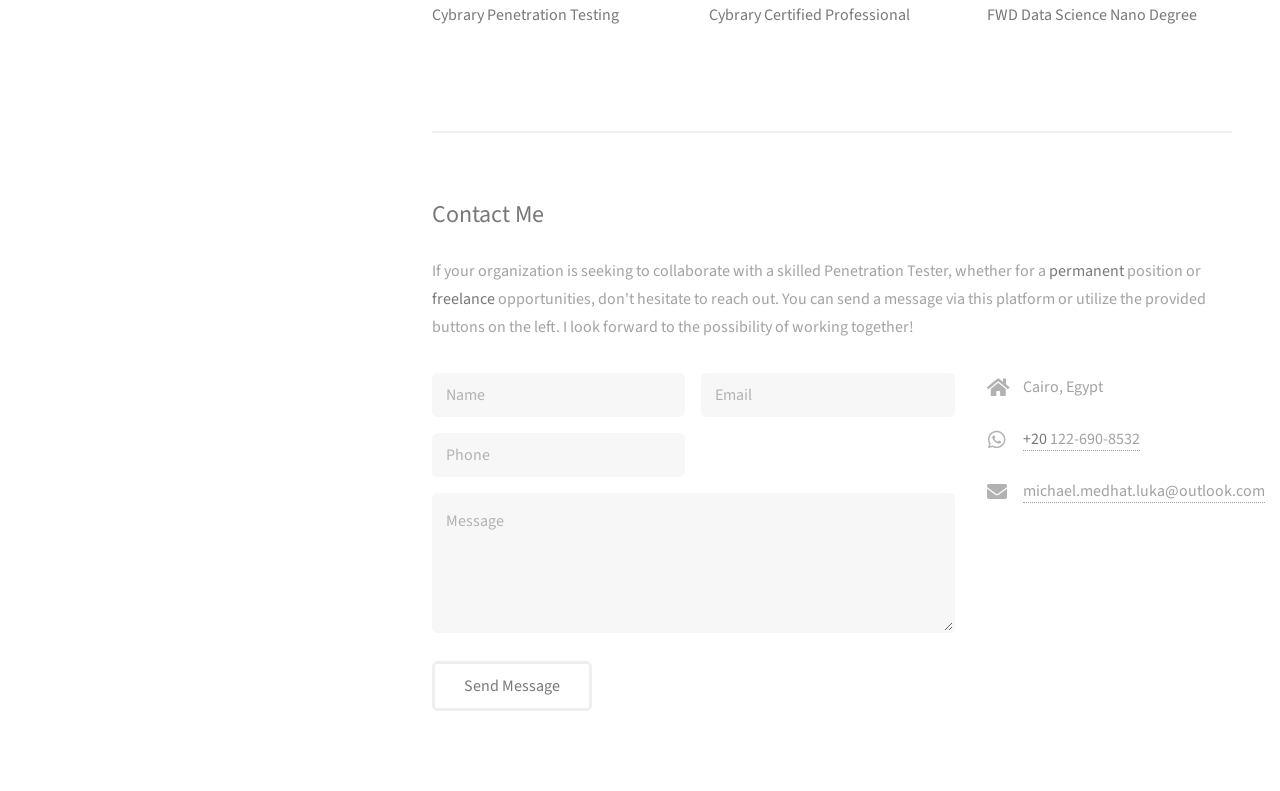
==== commit 25a22f24: "Replaced Fortinet Fundementals by Cisco Certified Ethical Hacker" ====
--- a/index.html
+++ b/index.html
@@ -191,9 +191,10 @@
                     </a>
                 </article>
                 <article class="col-4 col-12-xsmall work-item">
-                    <a href="images/certs/OPSWAT Introduction to CIP.png" class="image fit thumb"><img src="images/certs/OPSWAT Introduction to CIP.png" alt="" height="130" /></a>
-                    <a href="https://learn.opswatacademy.com/certificate/WlCZANIDSw">
-                        <h3>OPSWAT Introduction to CIP</h3>
+                    <a href="images/certs/Intermediate Ethical Hacker.png" class="image fit thumb"><img 
+                        src="images/certs/Intermediate Ethical Hacker.png" alt="" height="130" /></a>
+                    <a href="https://drive.google.com/file/d/1PF0GvjG9mSinNdzpv5UqybgW29RoQhGE/view?usp=sharing">
+                        <h3>Cisco Certified Ethical Hacker</h3>
                     </a>
                 </article>
                 <article class="col-4 col-12-xsmall work-item">
@@ -229,9 +230,10 @@
 
                 <!-- Row 3 -->
                 <article class="col-4 col-12-xsmall work-item">
-                    <a href="images/certs/Fortinet Certified Fundamentals in Cybersecurity.png" class="image fit thumb"><img src="images/certs/Fortinet Certified Fundamentals in Cybersecurity.png" alt="" height="130" /></a>
-                    <a href="https://training.fortinet.com/pluginfile.php/1/tool_certificate/issues/1714643231/7935933233ML.pdf">
-                        <h3>Fortinet Certified Fundamentals</h3>
+                    <a href="images/certs/OPSWAT Introduction to CIP.png" class="image fit thumb"><img
+                            src="images/certs/OPSWAT Introduction to CIP.png" alt="" height="130" /></a>
+                    <a href="https://learn.opswatacademy.com/certificate/WlCZANIDSw">
+                        <h3>OPSWAT Introduction to CIP</h3>
                     </a>
                 </article>
                 <article class="col-4 col-12-xsmall work-item">
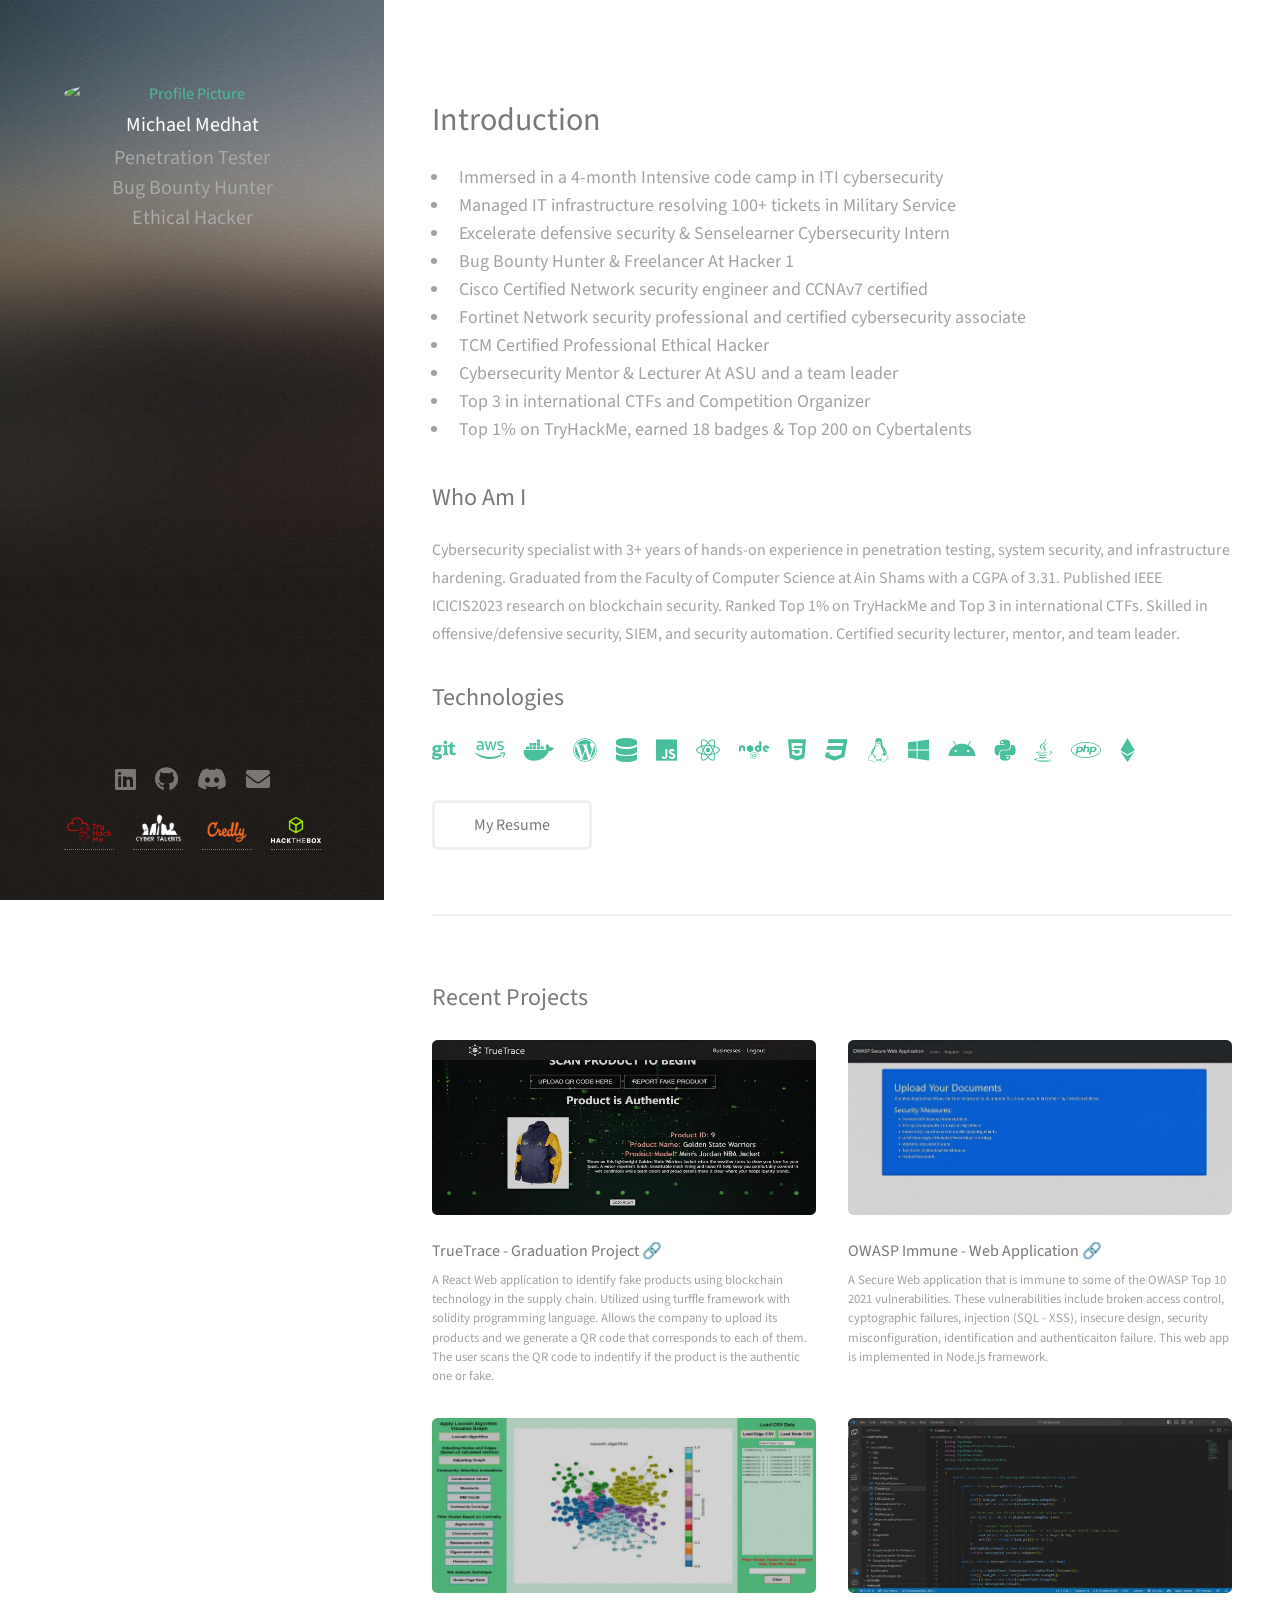
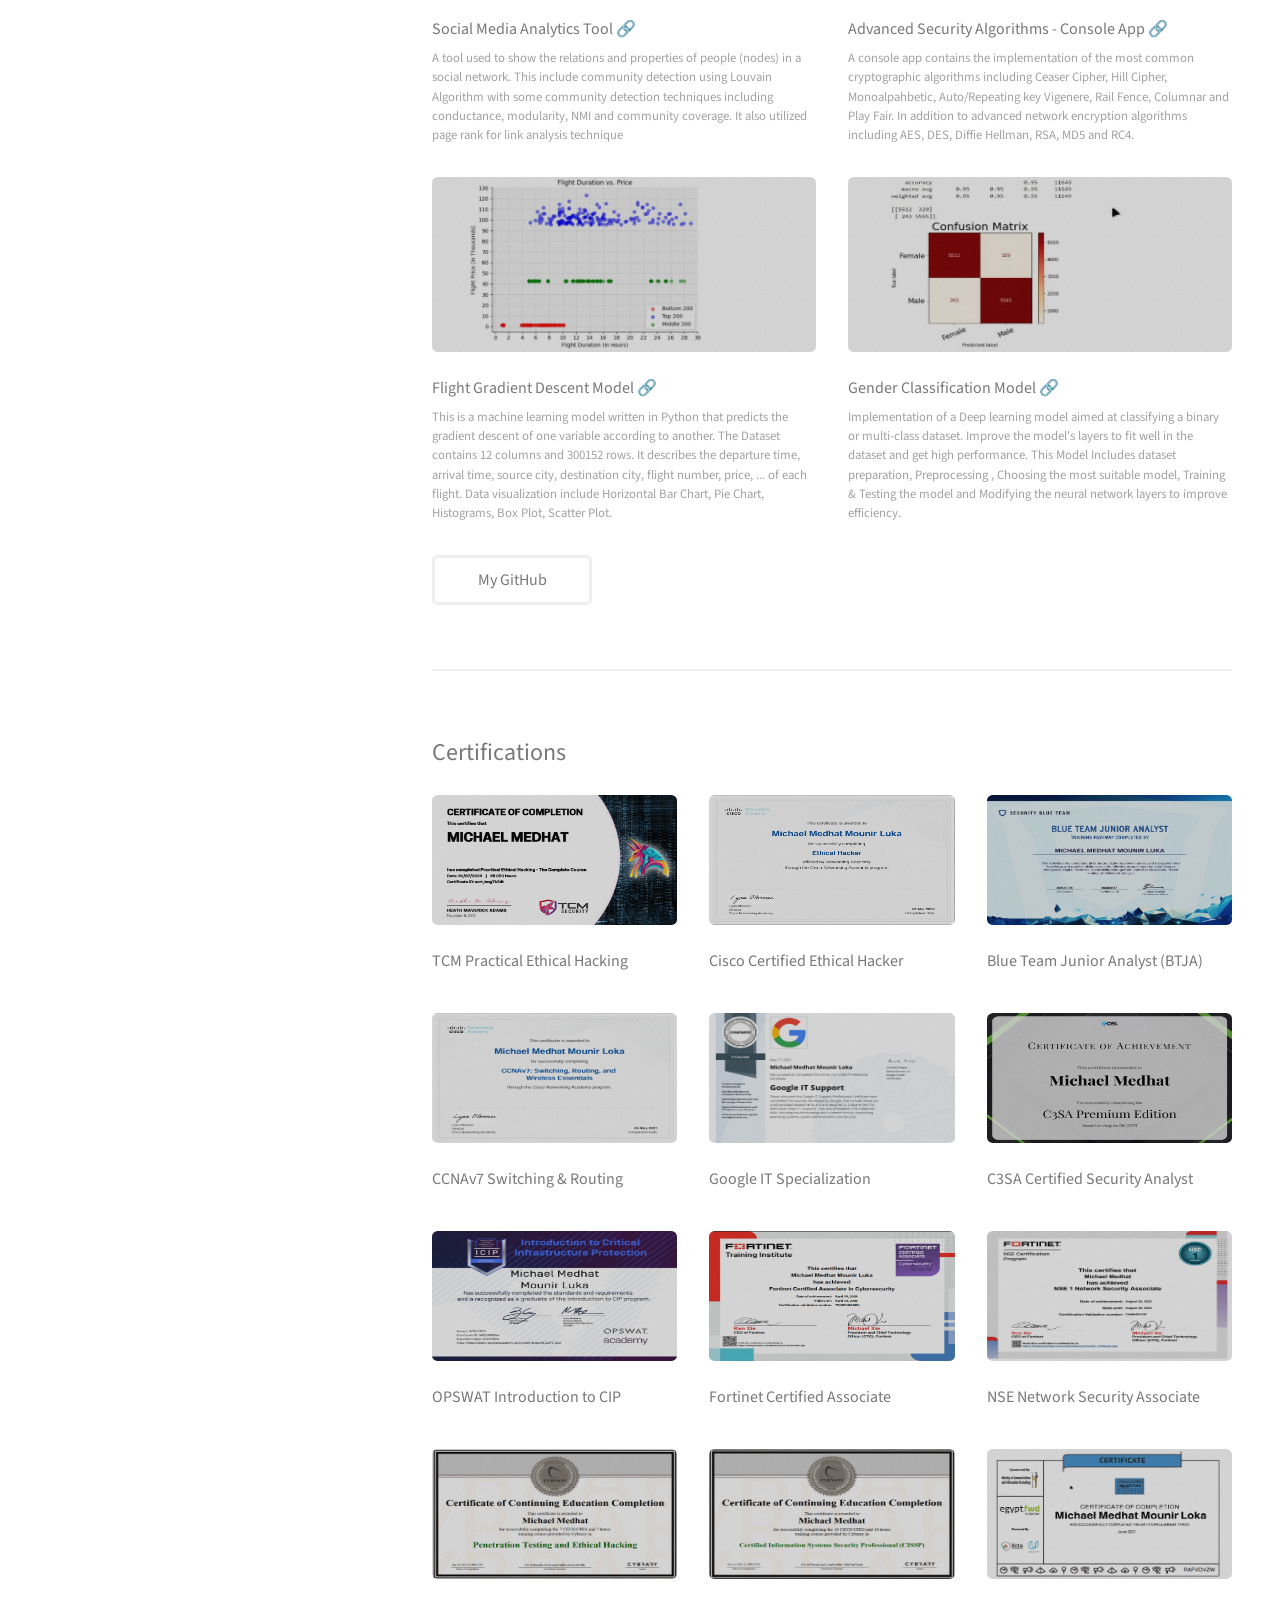
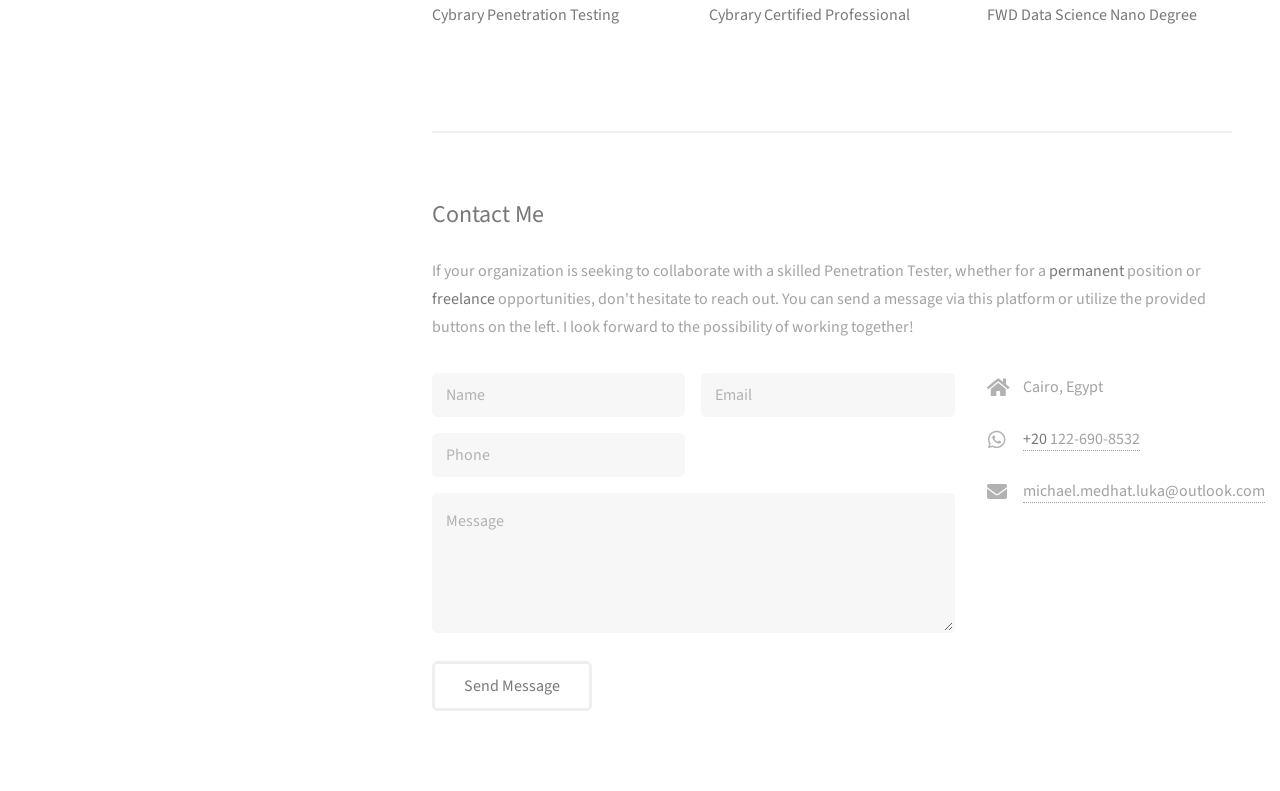
==== commit 9bbd9d20: "Corrected some grammar mistakes" ====
--- a/index.html
+++ b/index.html
@@ -33,7 +33,7 @@
                 <h2>Introduction</h2>
             </header>
             <ul style="font-size:large">
-                <li>Immensed in 4 month Intensive code camp in ITI cybersecurity</li>
+                <li>Immersed in a 4-month Intensive code camp in ITI cybersecurity</li>
                 <li>Managed IT infrastructure resolving 100+ tickets in Military Service</li>
                 <li>Excelerate defensive security & Senselearner Cybersecurity Intern</li>
                 <li>Bug Bounty Hunter & Freelancer At Hacker 1</li>
@@ -47,10 +47,9 @@
             <h2>Who Am I</h2>
             <p>
                 Cybersecurity specialist with 3+ years of hands-on experience in penetration testing, system security,
-                and infrastructure hardening. Graduated from Faculty of computer science Ain Shams with a CGPA of 3.31.
-                Published IEEE ICICIS2023 research on blockchain security. Ranked Top 1% on TryHackMe and Top 3 in
-                international CTFs. Skilled in offensive/defensive security, SIEM, and security automation. Certified security
-                lecturer, mentor and team leader.
+                and infrastructure hardening. Graduated from the Faculty of Computer Science at Ain Shams with a CGPA of 3.31.
+                Published IEEE ICICIS2023 research on blockchain security. Ranked Top 1% on TryHackMe and Top 3 in international CTFs.
+                Skilled in offensive/defensive security, SIEM, and security automation. Certified security lecturer, mentor, and team leader.
             </p>
             <h2>Technologies</h2>
             <ul class="icons">
